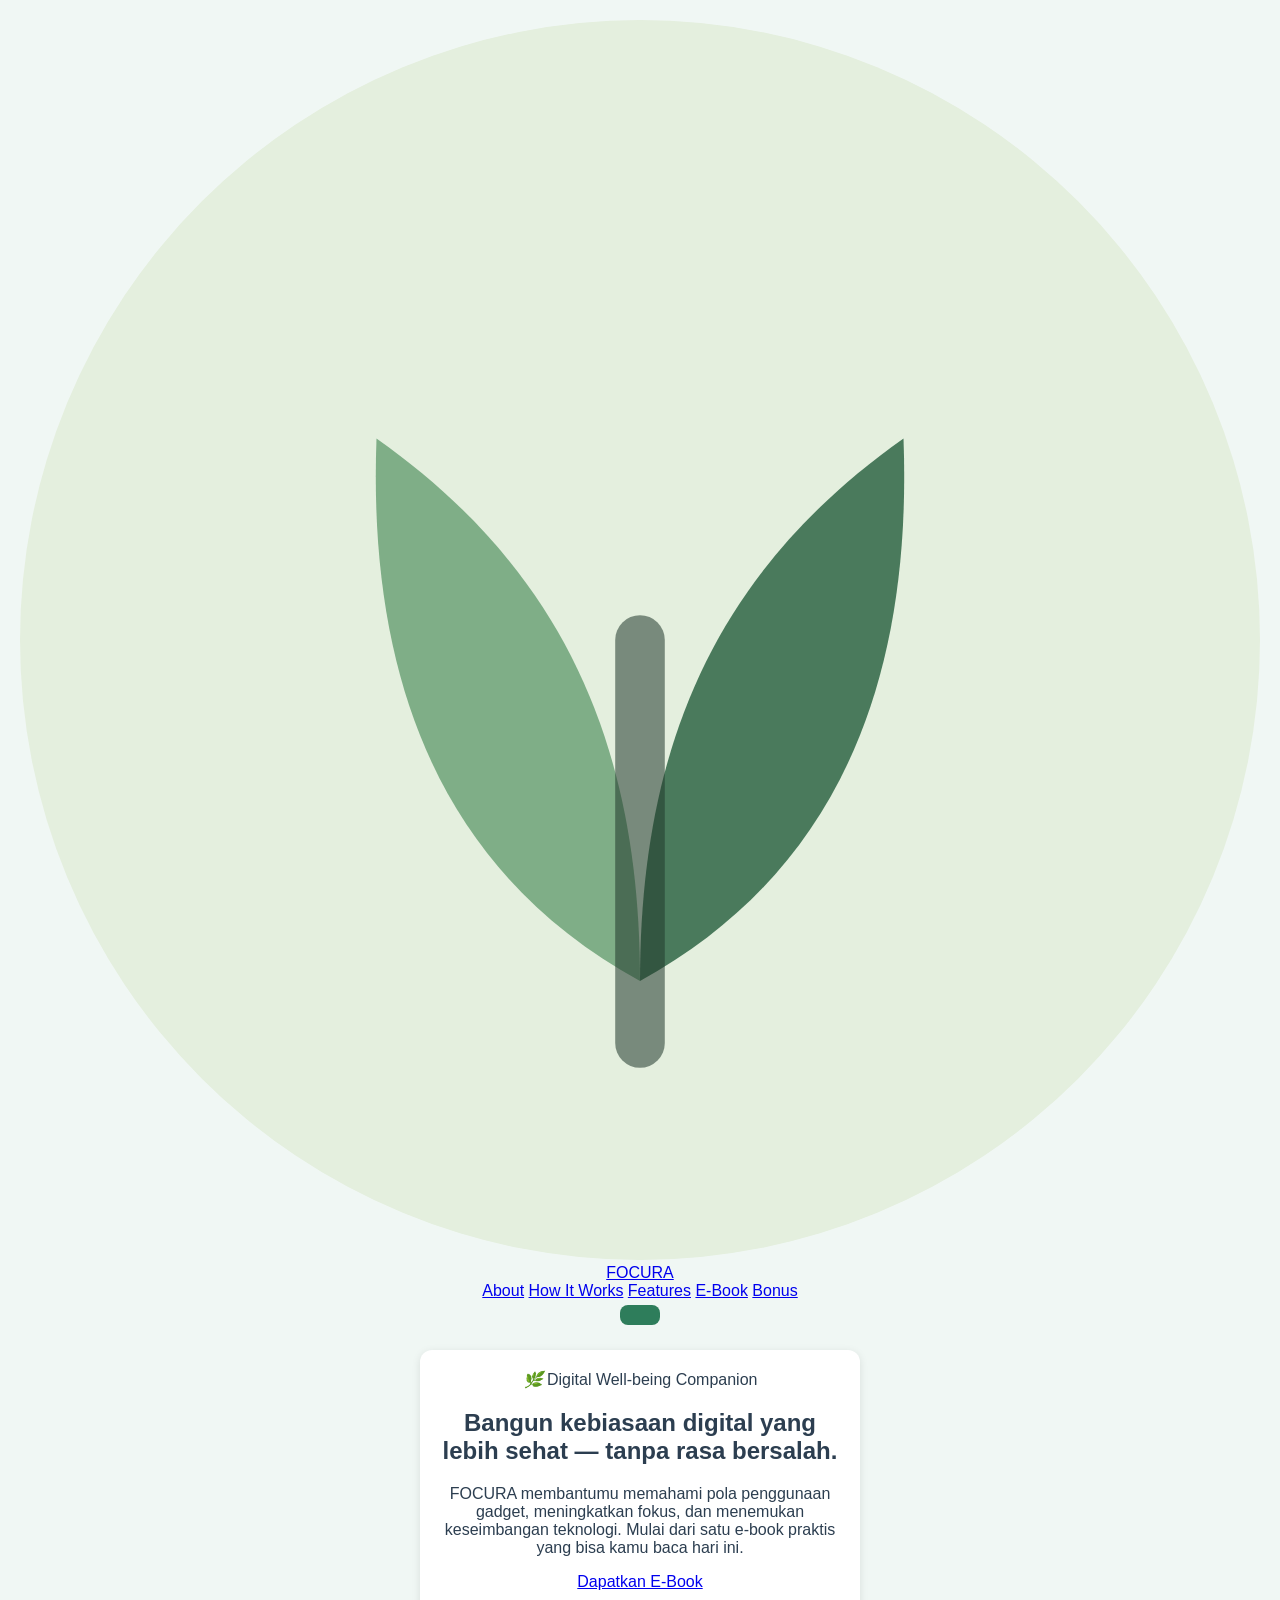
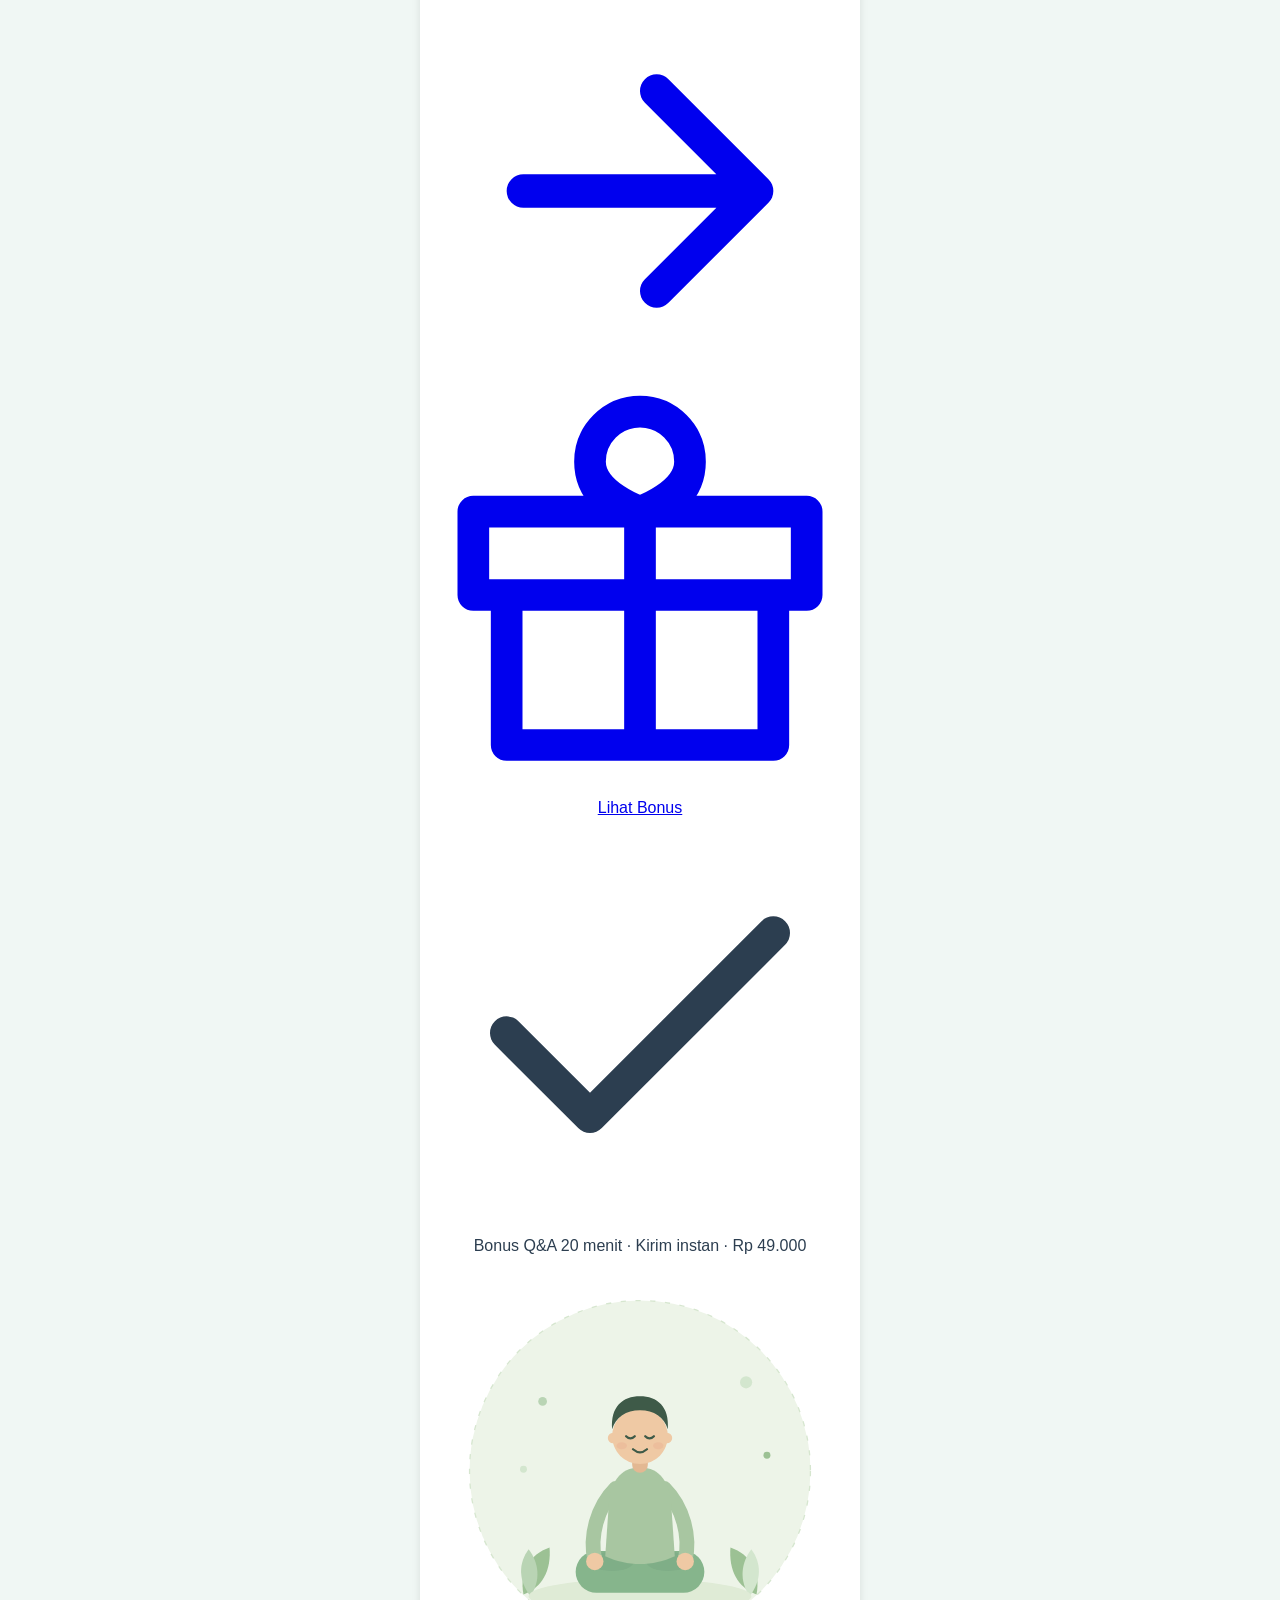
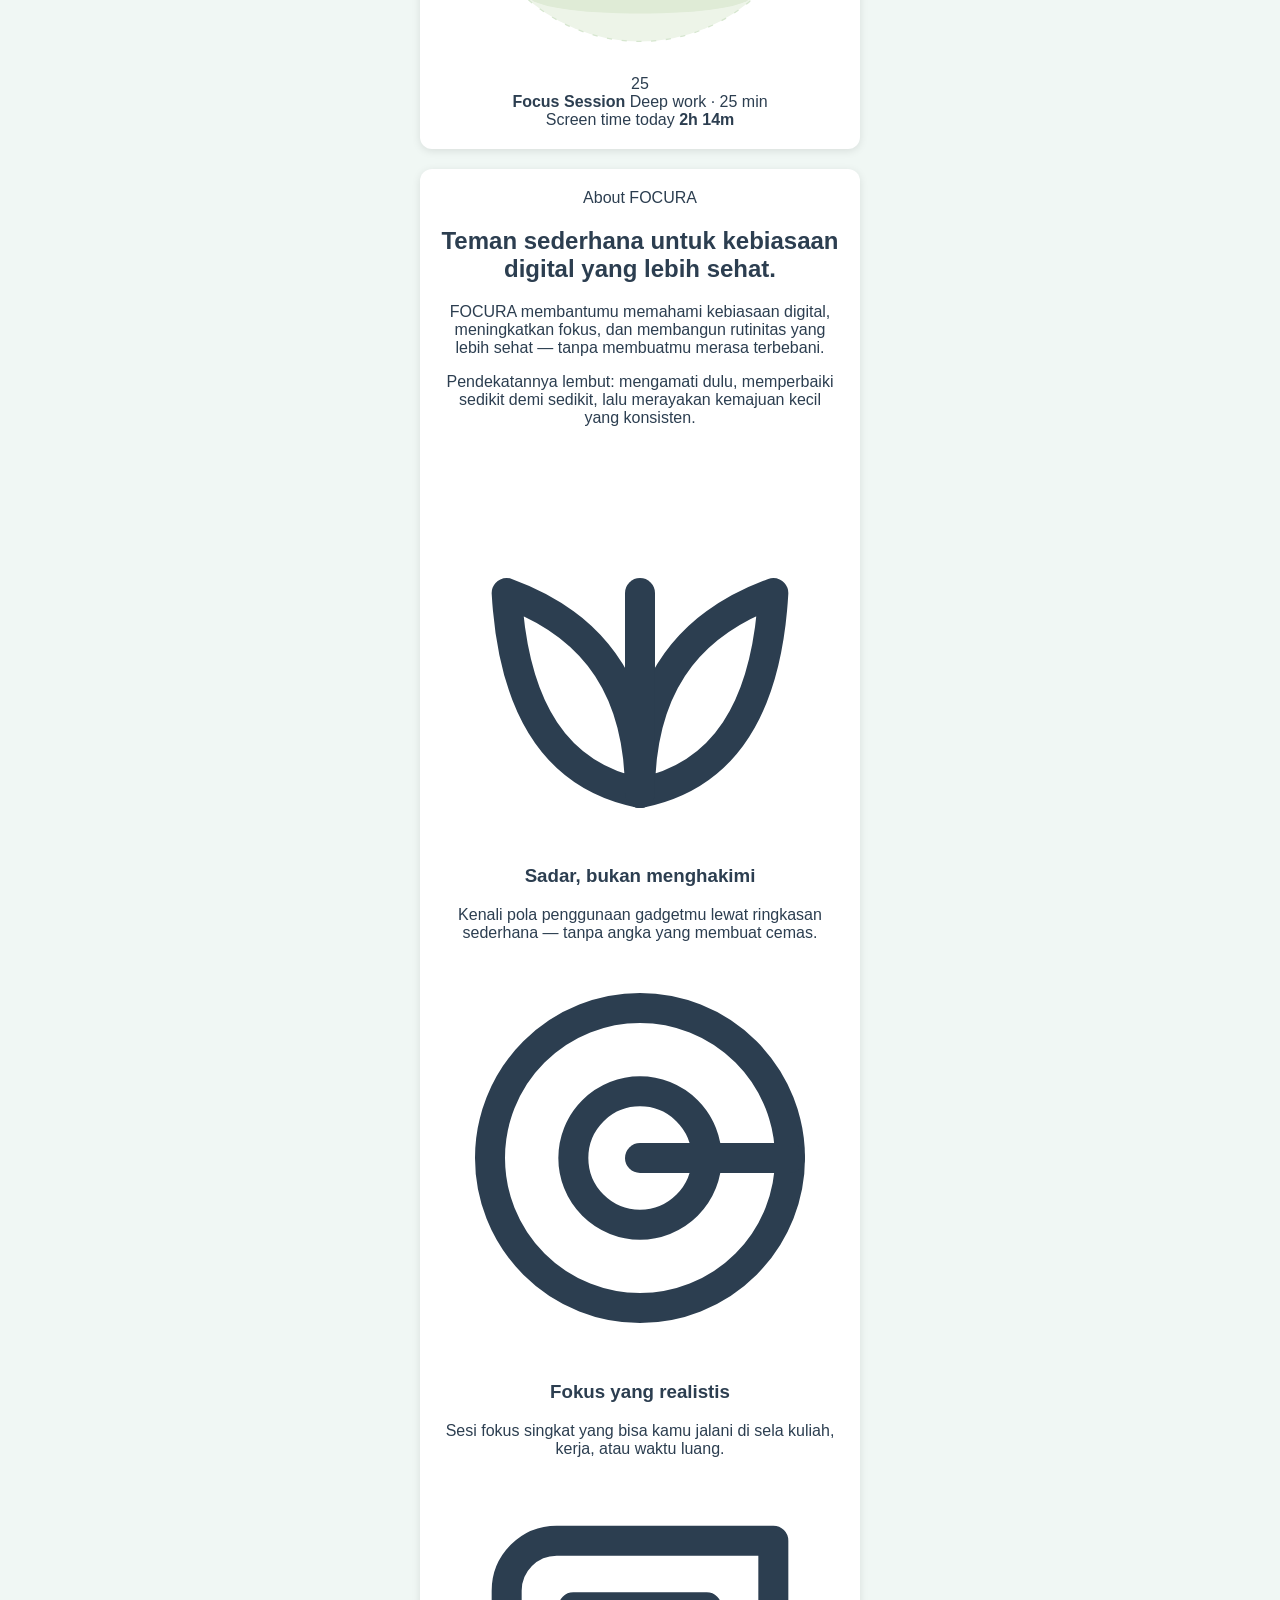
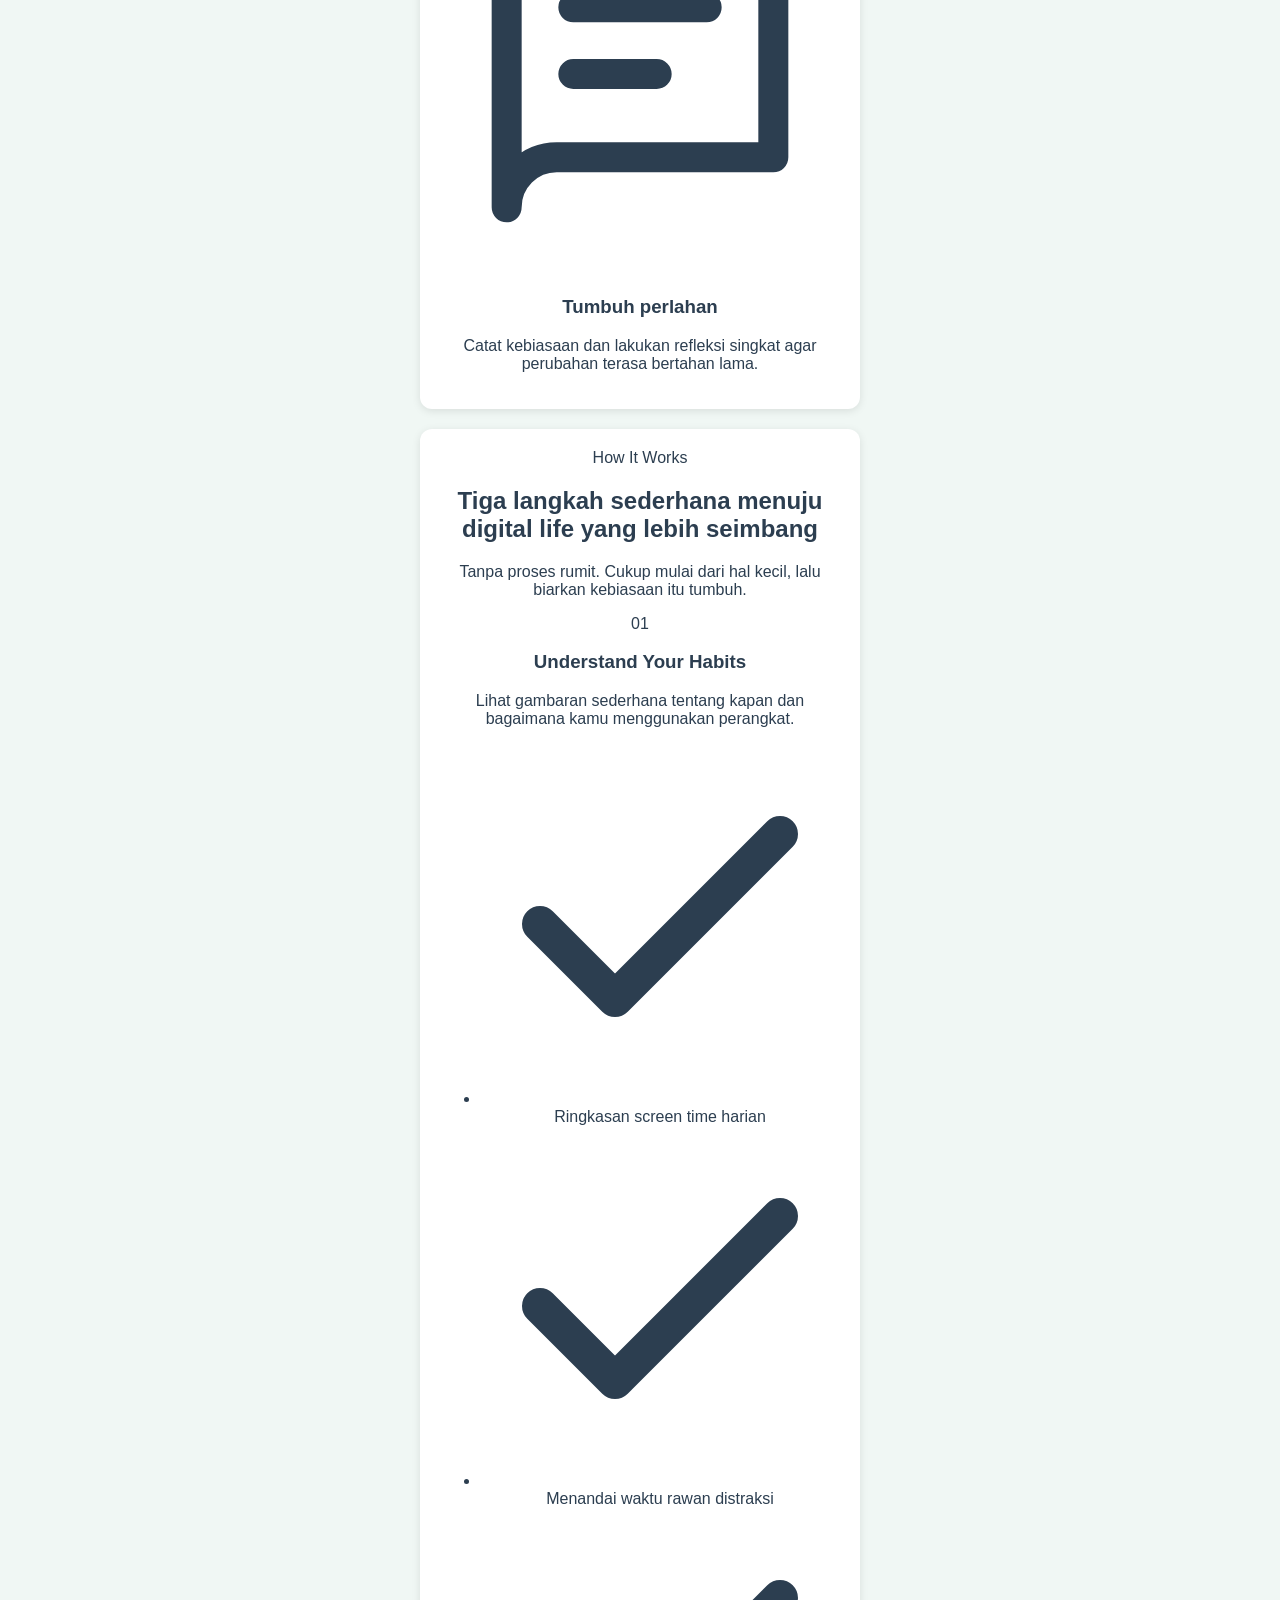
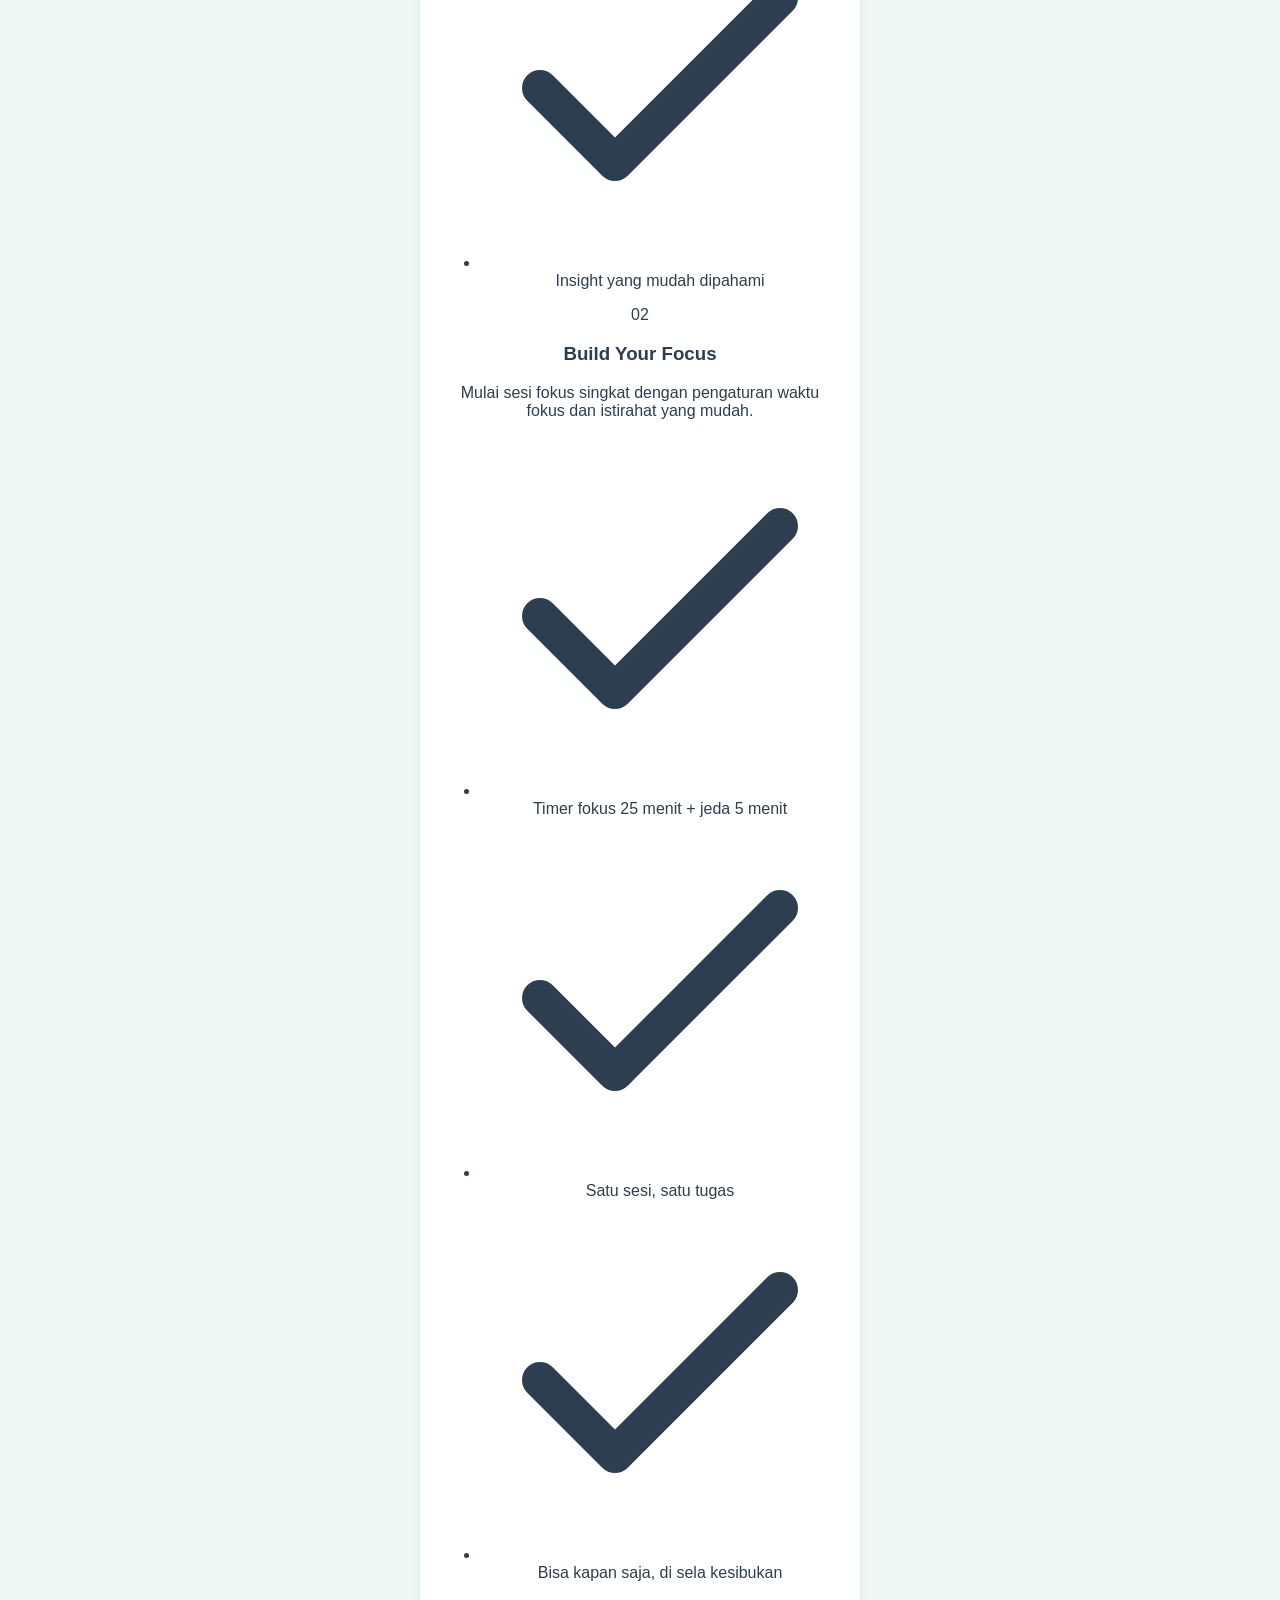
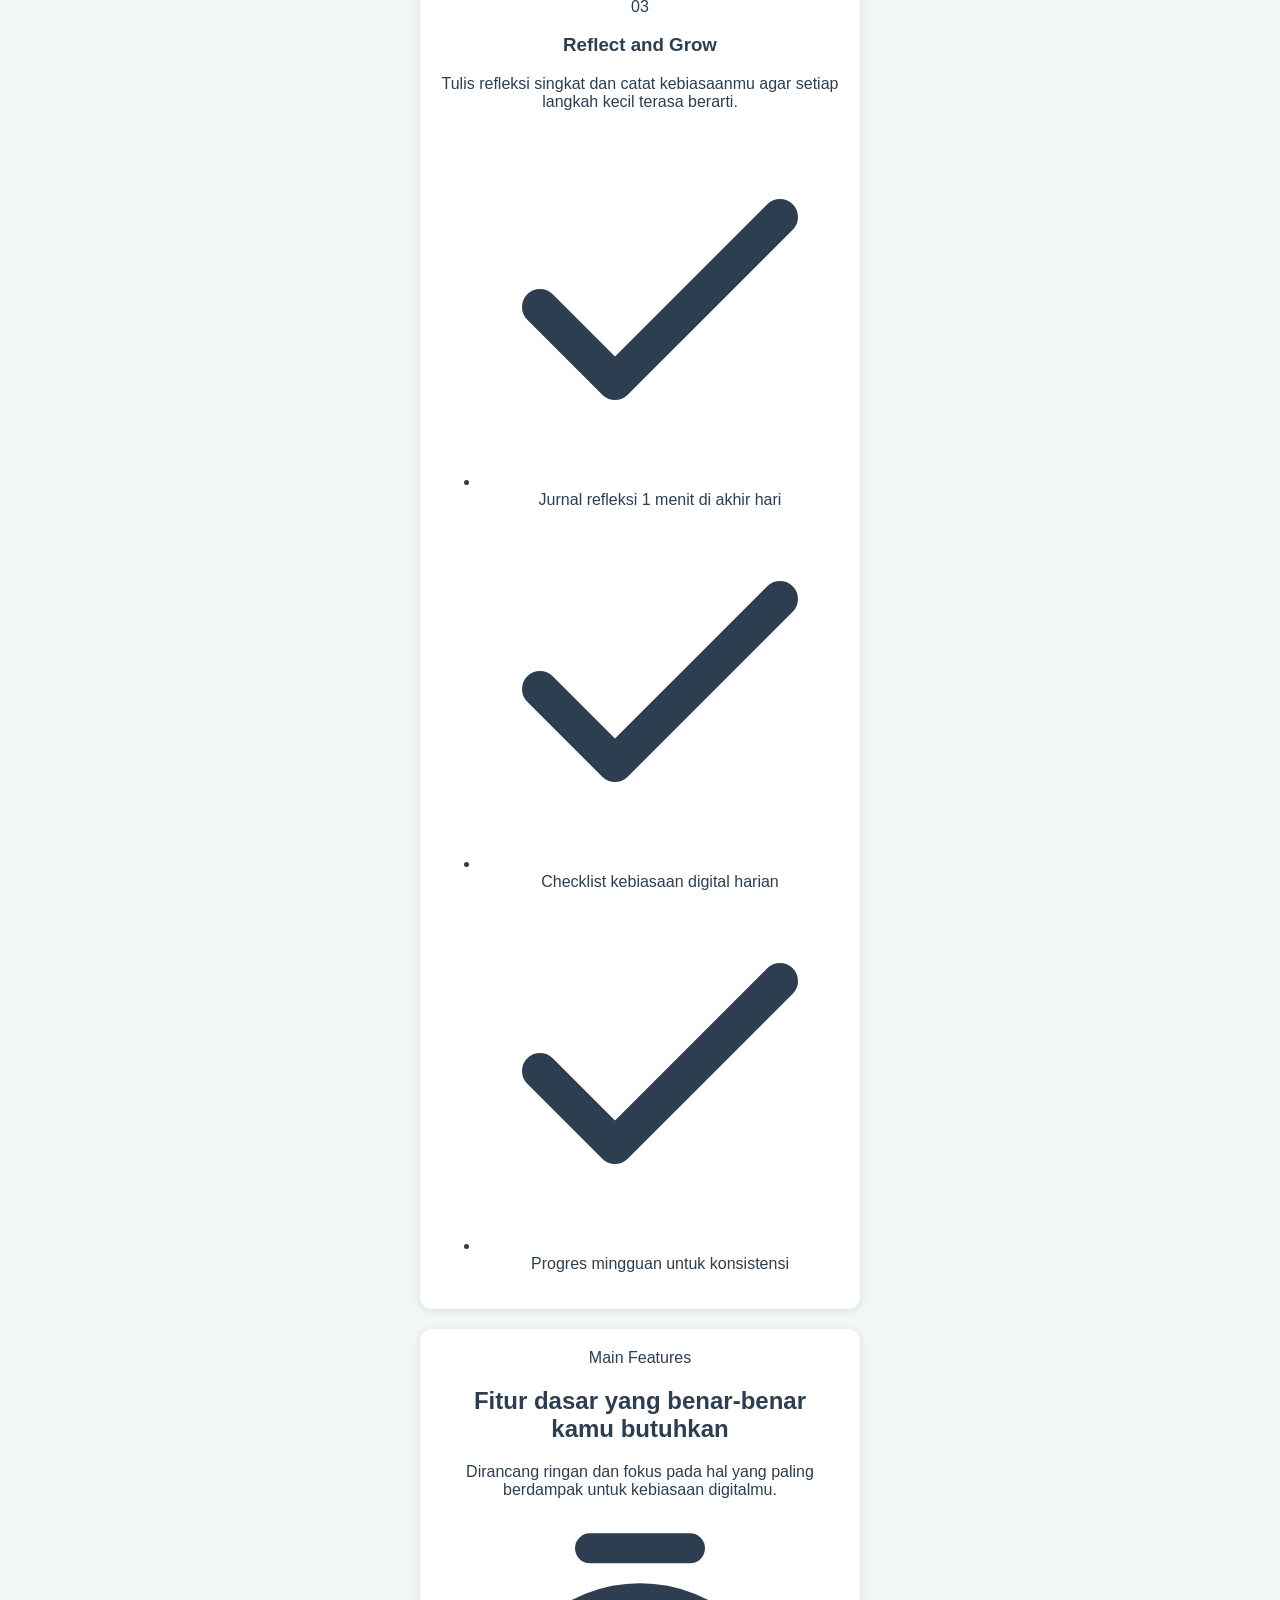
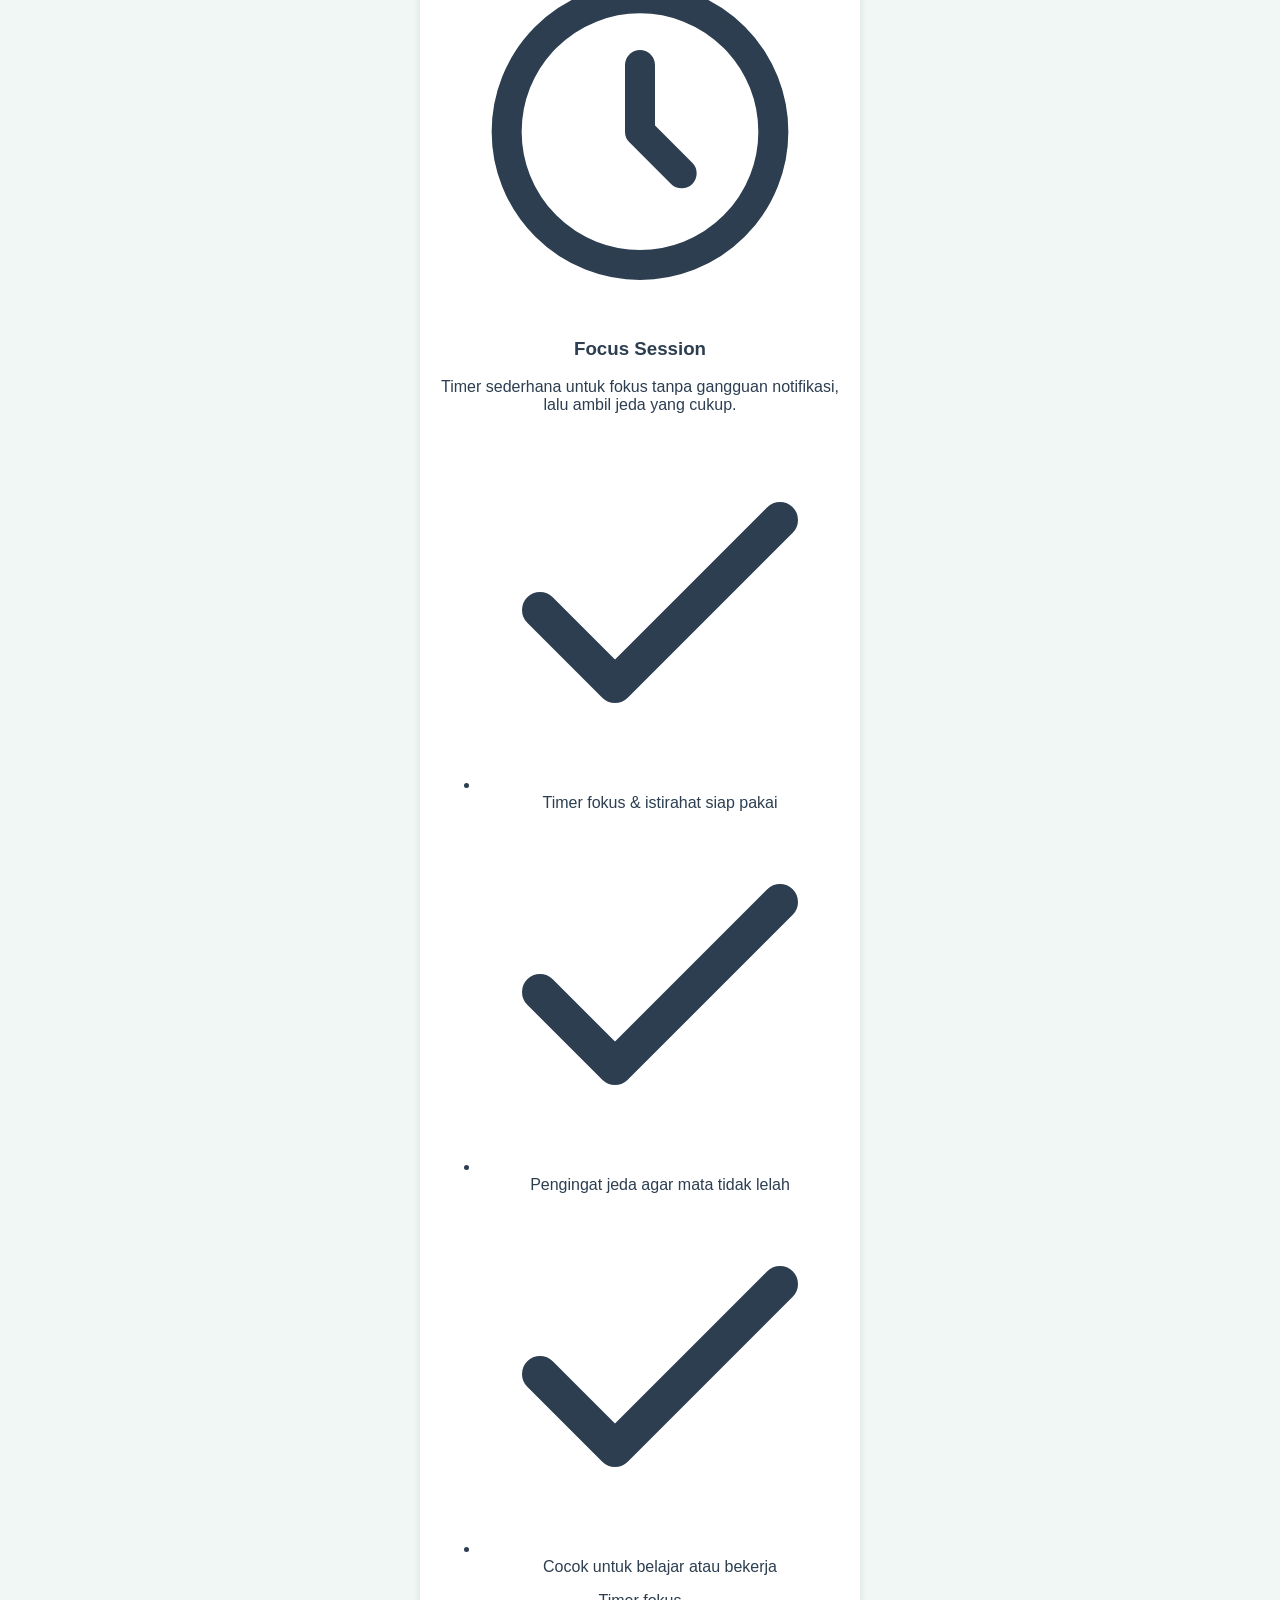
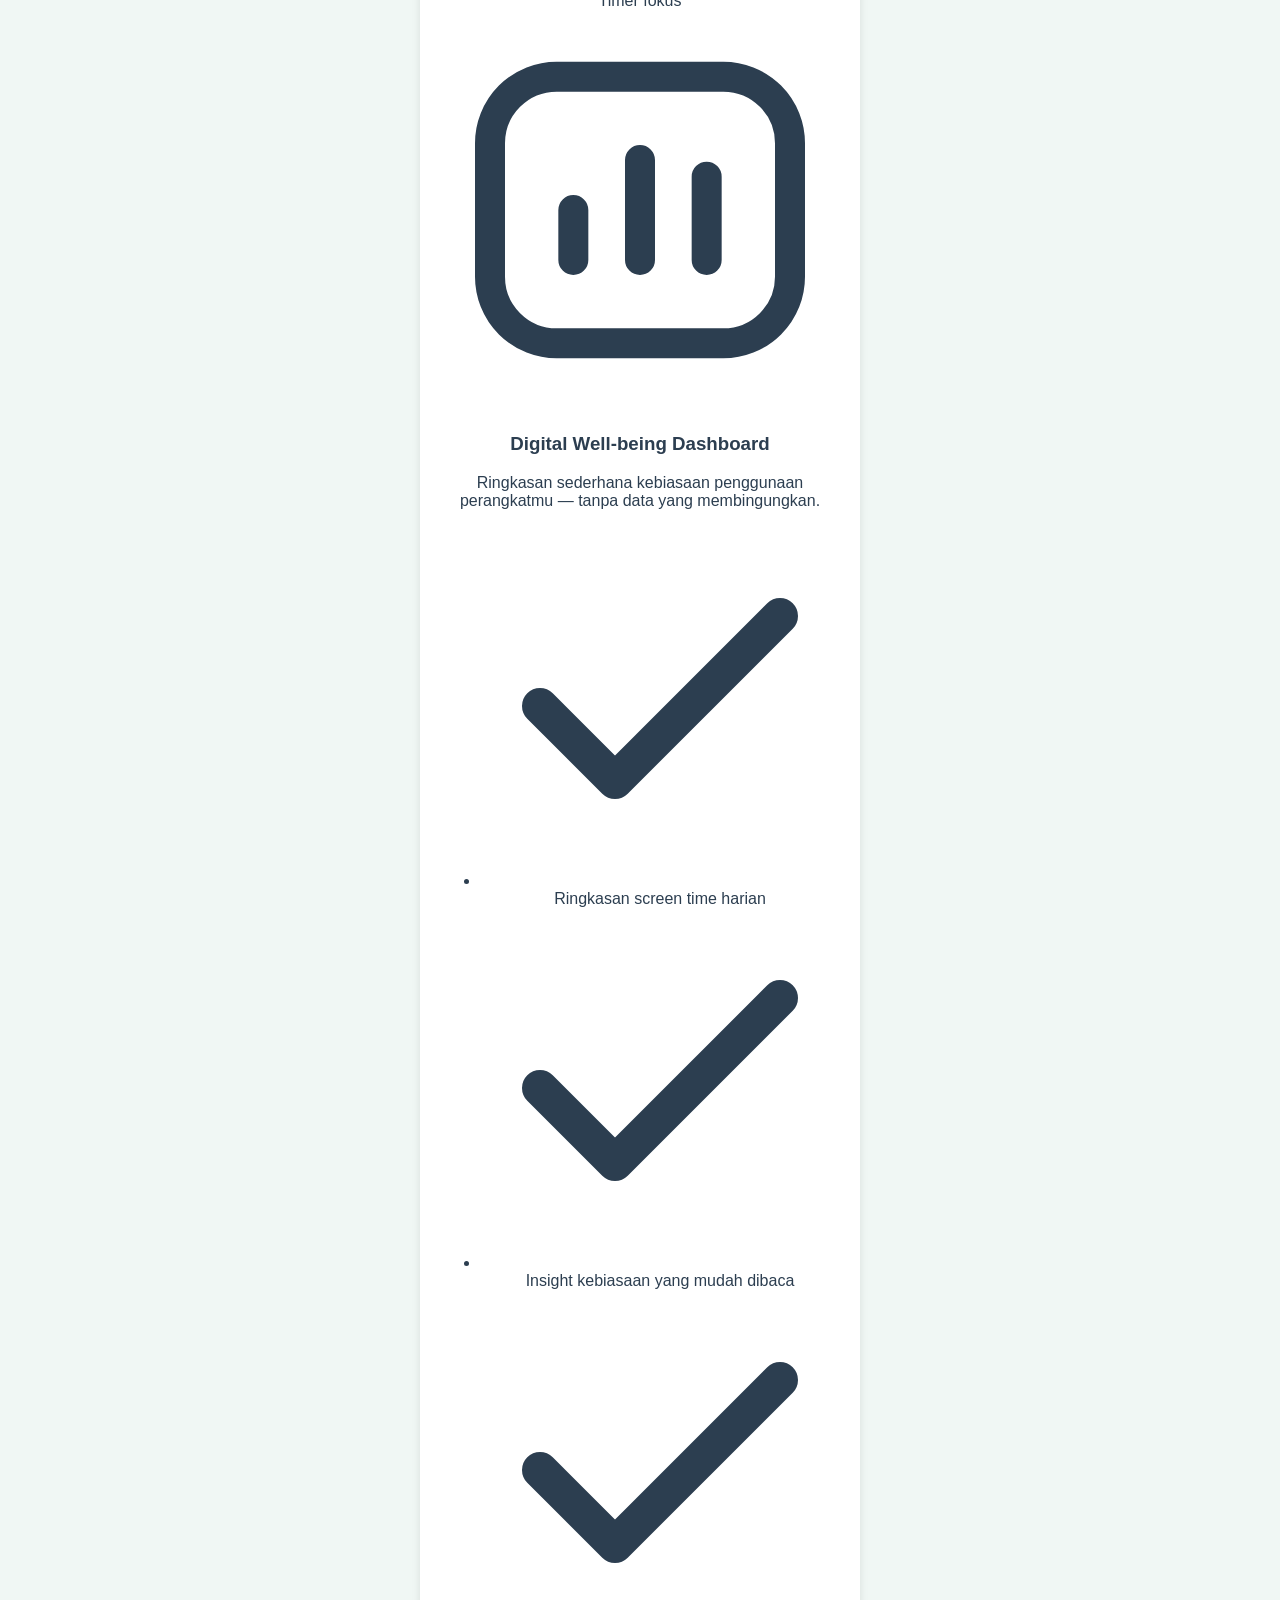
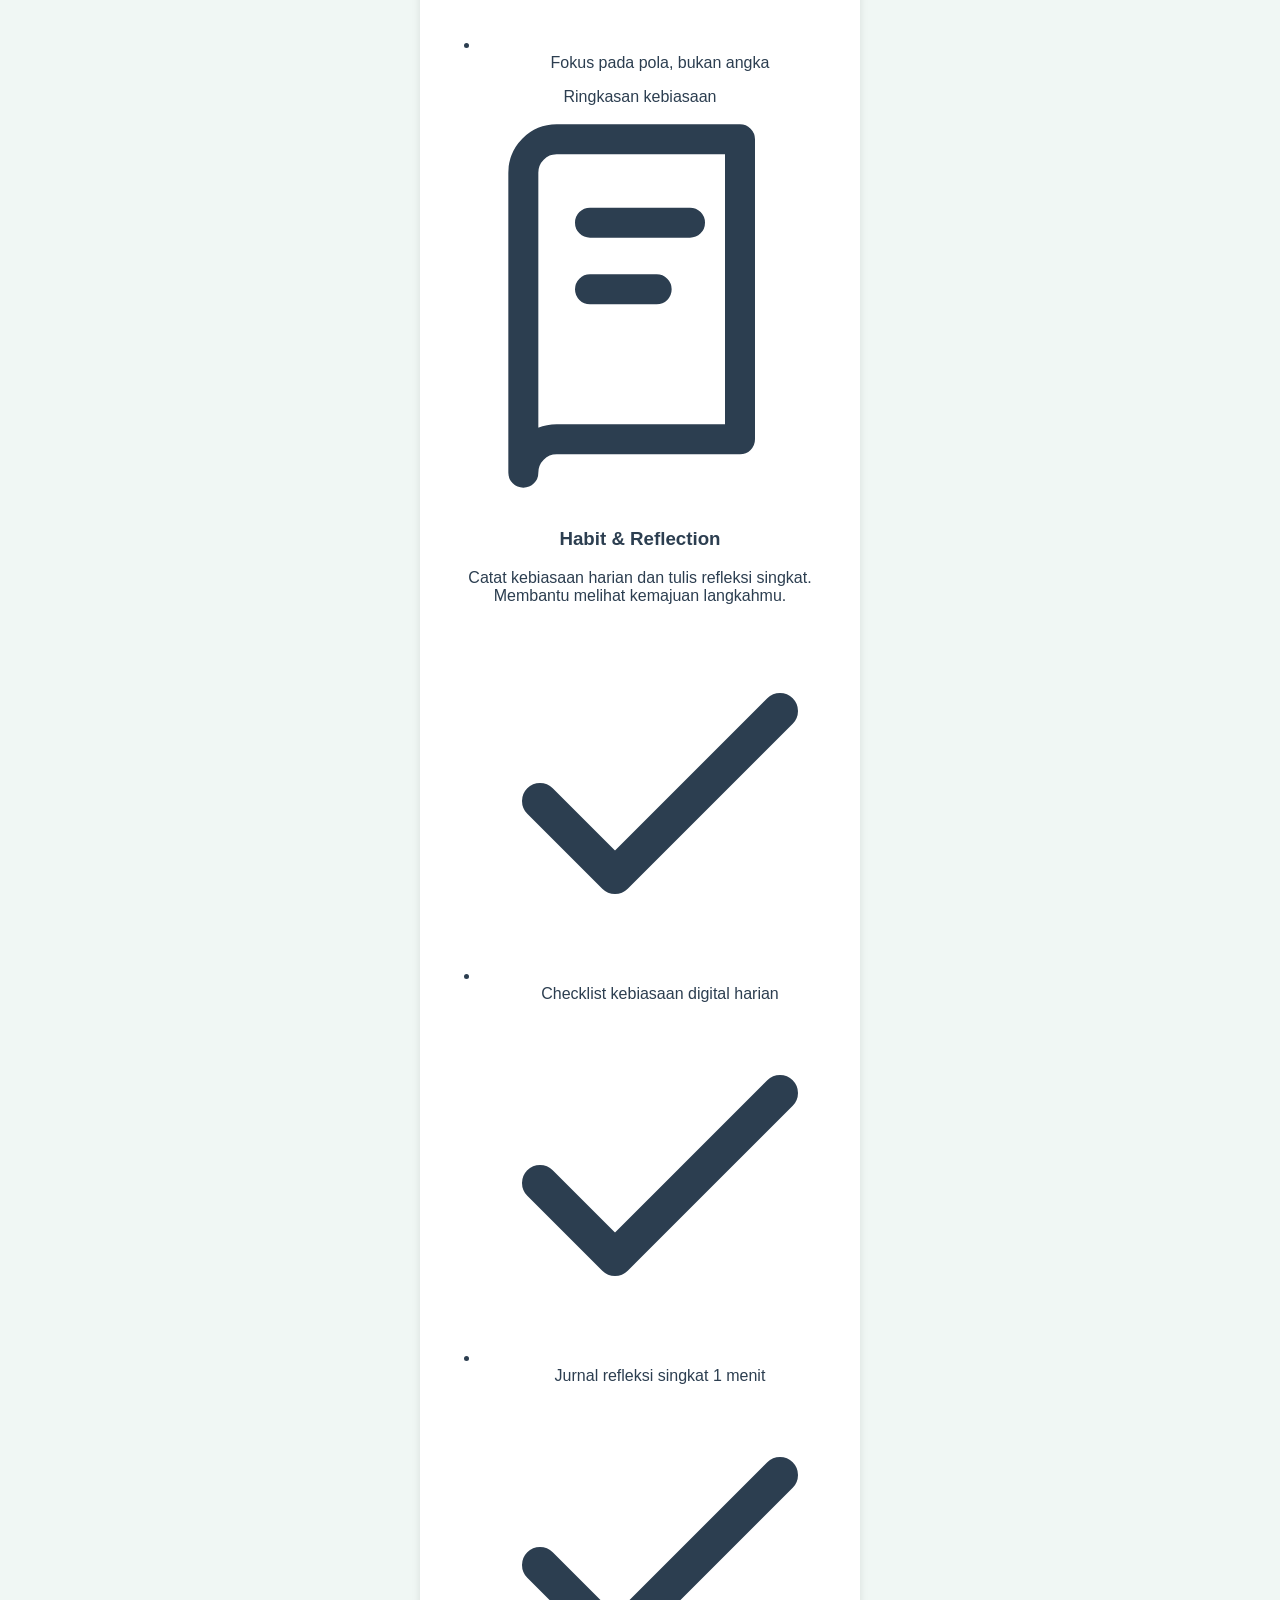
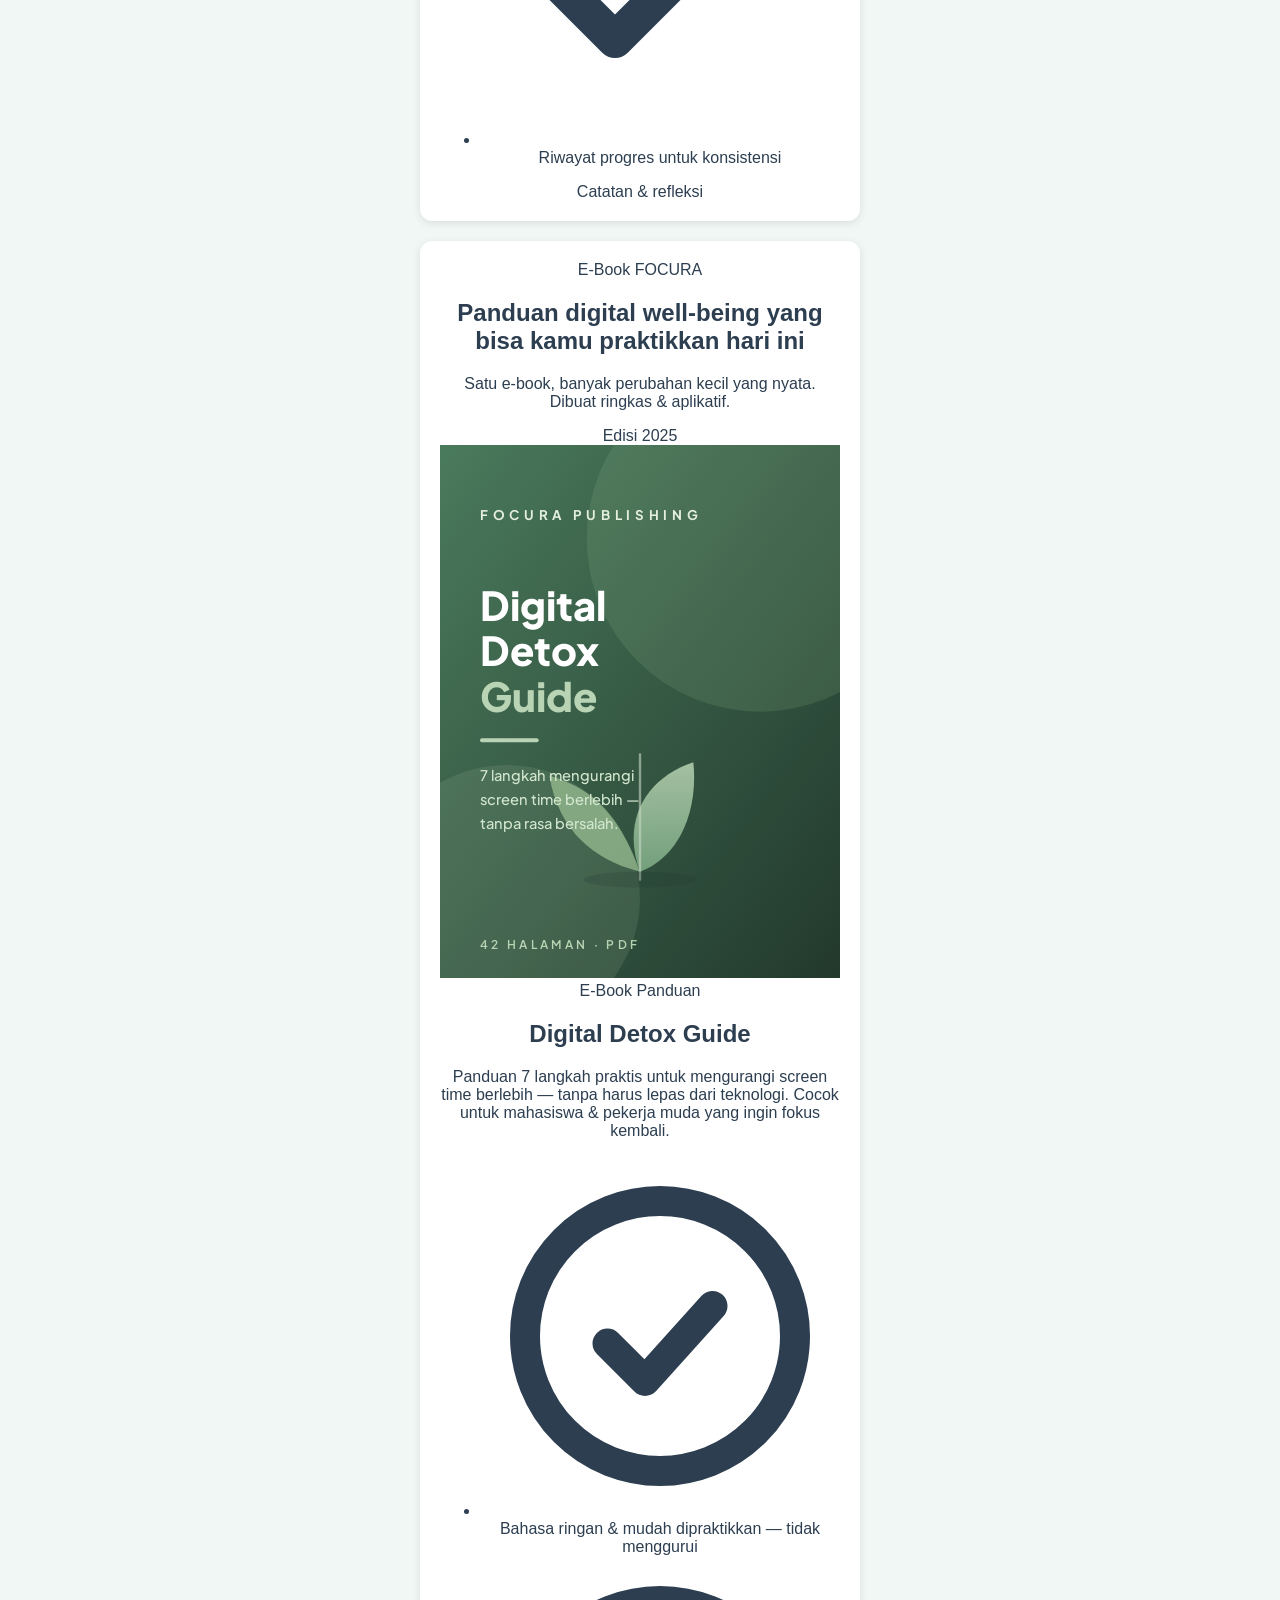
==== index.html @ ba4aed87 "Update print statement from 'Hello' to 'Goodbye'" ====
<!DOCTYPE html>
<html lang="id">
<head>
<meta charset="UTF-8" />
<meta name="viewport" content="width=device-width, initial-scale=1" />
<title>FOCURA — Digital Detox Guide + Bonus Q&A</title>
<meta name="description" content="E-book panduan digital well-being untuk mahasiswa & pekerja muda. Beli sekarang, dapat bonus sesi Q&A 20 menit via WhatsApp." />

<link rel="preconnect" href="https://fonts.googleapis.com" />
<link rel="preconnect" href="https://fonts.gstatic.com" crossorigin />
<link href="https://fonts.googleapis.com/css2?family=Plus+Jakarta+Sans:wght@400;500;600;700;800&display=swap" rel="stylesheet" />
<link rel="stylesheet" href="style.css" />
</head>

<body>

<!-- ============================================================
     NAVBAR
============================================================ -->
<header class="nav" id="nav">
  <div class="container nav-inner">
    <a href="#" class="logo" aria-label="FOCURA — Beranda">
      <svg class="logo-mark" viewBox="0 0 40 40" fill="none" xmlns="http://www.w3.org/2000/svg" aria-hidden="true">
        <circle cx="20" cy="20" r="20" fill="#E4EFDE"/>
        <path d="M20 31C20 23.5 22.4 17.8 28.5 13.5C28.8 21.6 26.2 27.6 20 31Z" fill="#4A7A5C"/>
        <path d="M20 31C20 23.5 17.6 17.8 11.5 13.5C11.2 21.6 13.8 27.6 20 31Z" fill="#7FAE87"/>
        <path d="M20 33V20" stroke="#22392C" stroke-width="1.6" stroke-linecap="round" opacity=".55"/>
      </svg>
      <span class="logo-text">FOCURA</span>
    </a>

    <nav class="nav-links" id="navLinks">
      <a href="#about">About</a>
      <a href="#how">How It Works</a>
      <a href="#features">Features</a>
      <a href="#ebook">E-Book</a>
      <a href="#bonus">Bonus</a>
    </nav>

    <button class="nav-toggle" id="navToggle" aria-label="Buka menu navigasi" aria-expanded="false" aria-controls="navLinks">
      <span></span><span></span><span></span>
    </button>
  </div>
</header>

<main>

<!-- ============================================================
     HERO
============================================================ -->
<section class="hero">
  <div class="hero-bg" aria-hidden="true">
    <span class="blob blob-1"></span>
    <span class="blob blob-2"></span>
  </div>

  <div class="container hero-grid">

    <div class="hero-copy" data-reveal>
      <span class="hero-badge"><i>🌿</i> Digital Well-being Companion</span>

      <h1>Bangun kebiasaan digital yang <span class="hl">lebih sehat</span> — tanpa rasa bersalah.</h1>

      <p class="hero-desc">
        FOCURA membantumu memahami pola penggunaan gadget, meningkatkan fokus,
        dan menemukan keseimbangan teknologi. Mulai dari satu e-book praktis
        yang bisa kamu baca hari ini.
      </p>

      <div class="hero-actions">
        <a href="#ebook" class="btn btn-primary">
          Dapatkan E-Book
          <svg viewBox="0 0 24 24" fill="none" stroke="currentColor" stroke-width="2" stroke-linecap="round" stroke-linejoin="round" aria-hidden="true">
            <path d="M5 12h14M13 6l6 6-6 6"/>
          </svg>
        </a>
        <a href="#bonus" class="btn btn-ghost">
          <svg viewBox="0 0 24 24" fill="none" stroke="currentColor" stroke-width="1.9" stroke-linecap="round" stroke-linejoin="round" aria-hidden="true">
            <path d="M20 12v9H4v-9M2 7h20v5H2zM12 21V7M12 7a3 3 0 1 0-3-3c0 2 3 3 3 3zM12 7a3 3 0 1 1 3-3c0 2-3 3-3 3z"/>
          </svg>
          Lihat Bonus
        </a>
      </div>

      <p class="hero-note">
        <svg viewBox="0 0 24 24" fill="none" stroke="currentColor" stroke-width="2" stroke-linecap="round" stroke-linejoin="round" aria-hidden="true">
          <path d="M20 6 9 17l-5-5"/>
        </svg>
        Bonus Q&amp;A 20 menit · Kirim instan · Rp 49.000
      </p>
    </div>

    <div class="hero-art" data-reveal>
      <svg viewBox="0 0 460 460" fill="none" xmlns="http://www.w3.org/2000/svg" role="img"
           aria-label="Ilustrasi seseorang duduk tenang menggunakan teknologi secara seimbang">
        <circle cx="230" cy="230" r="196" fill="#EDF4E8"/>
        <circle cx="230" cy="230" r="196" stroke="#D6E6CF" stroke-width="1.5" stroke-dasharray="6 11"/>

        <path d="M96 372c-5-26 7-46 30-54 2 26-8 46-30 54z" fill="#9CC194"/>
        <path d="M104 374c-14-18-14-38-2-54 12 16 14 36 2 54z" fill="#B9D4B4"/>
        <path d="M364 372c5-26-7-46-30-54-2 26 8 46 30 54z" fill="#9CC194"/>
        <path d="M356 374c14-18 14-38 2-54-12 16-14 36-2 54z" fill="#D3E6CE"/>

        <circle cx="118" cy="150" r="5" fill="#B9D4B4"/>
        <circle cx="352" cy="128" r="7" fill="#D3E6CE"/>
        <circle cx="376" cy="212" r="4" fill="#9CC194"/>
        <circle cx="96" cy="228" r="4" fill="#D3E6CE"/>

        <ellipse cx="230" cy="374" rx="128" ry="20" fill="#DFEBD6"/>
        <rect x="156" y="322" width="148" height="48" rx="24" fill="#86B58C"/>
        <ellipse cx="198" cy="334" rx="25" ry="11" fill="#7FAE87"/>
        <ellipse cx="262" cy="334" rx="25" ry="11" fill="#7FAE87"/>

        <path d="M202 250c-22 22-30 56-24 82" stroke="#A8C6A1" stroke-width="17" stroke-linecap="round"/>
        <path d="M258 250c22 22 30 56 24 82" stroke="#A8C6A1" stroke-width="17" stroke-linecap="round"/>
        <path d="M230 226c-24 0-34 18-36 44l-4 58c26 12 54 12 80 0l-4-58c-2-26-12-44-36-44z" fill="#A8C6A1"/>

        <circle cx="178" cy="334" r="10" fill="#EFC9A4"/>
        <circle cx="282" cy="334" r="10" fill="#EFC9A4"/>
        <rect x="221" y="204" width="18" height="28" rx="9" fill="#E3B892"/>
        <circle cx="199" cy="192" r="6" fill="#EFC9A4"/>
        <circle cx="261" cy="192" r="6" fill="#EFC9A4"/>
        <circle cx="230" cy="190" r="32" fill="#EFC9A4"/>
        <path d="M198 182c-2-26 12-38 32-38s34 12 32 38c-4-14-16-22-32-22s-28 8-32 22z" fill="#3E5A48"/>

        <path d="M214 190q5 5 10 0" stroke="#3E5A48" stroke-width="2.6" stroke-linecap="round" fill="none"/>
        <path d="M236 190q5 5 10 0" stroke="#3E5A48" stroke-width="2.6" stroke-linecap="round" fill="none"/>
        <path d="M222 205q8 7 16 0" stroke="#3E5A48" stroke-width="2.6" stroke-linecap="round" fill="none"/>
        <ellipse cx="209" cy="201" rx="6" ry="4" fill="#E9A98F" opacity=".35"/>
        <ellipse cx="251" cy="201" rx="6" ry="4" fill="#E9A98F" opacity=".35"/>
      </svg>

      <div class="float-card fc-1">
        <div class="ring"><span>25</span></div>
        <div class="fc-text">
          <strong>Focus Session</strong>
          <span>Deep work · 25 min</span>
        </div>
      </div>

      <div class="float-card fc-2">
        <div class="fc-col">
          <span class="fc-label">Screen time today</span>
          <strong>2h 14m</strong>
          <div class="bars" aria-hidden="true">
            <i style="height:38%"></i><i class="on" style="height:72%"></i>
            <i style="height:52%"></i><i class="on" style="height:88%"></i>
            <i style="height:44%"></i><i class="on" style="height:64%"></i>
            <i style="height:30%"></i>
          </div>
        </div>
      </div>
    </div>

  </div>
</section>

<!-- ============================================================
     ABOUT
============================================================ -->
<section class="section section--white" id="about">
  <div class="container">

    <div class="about-grid">
      <div data-reveal>
        <span class="eyebrow">About FOCURA</span>
        <h2>Teman sederhana untuk kebiasaan digital yang lebih sehat.</h2>
      </div>
      <div data-reveal>
        <p class="lead">
          FOCURA membantumu memahami kebiasaan digital, meningkatkan fokus, dan
          membangun rutinitas yang lebih sehat — tanpa membuatmu merasa terbebani.
        </p>
        <p class="muted-para">
          Pendekatannya lembut: mengamati dulu, memperbaiki sedikit demi sedikit,
          lalu merayakan kemajuan kecil yang konsisten.
        </p>
      </div>
    </div>

    <div class="value-grid">
      <article class="value-card" data-reveal>
        <div class="value-icon">
          <svg viewBox="0 0 24 24" fill="none" stroke="currentColor" stroke-width="1.8" stroke-linecap="round" stroke-linejoin="round">
            <path d="M12 21c0-6 2.5-10 8-12-.4 7-3 11-8 12Z"/>
            <path d="M12 21c0-6-2.5-10-8-12 .4 7 3 11 8 12Z"/>
            <path d="M12 21V9"/>
          </svg>
        </div>
        <h3>Sadar, bukan menghakimi</h3>
        <p>Kenali pola penggunaan gadgetmu lewat ringkasan sederhana — tanpa angka yang membuat cemas.</p>
      </article>
      <article class="value-card" data-reveal>
        <div class="value-icon">
          <svg viewBox="0 0 24 24" fill="none" stroke="currentColor" stroke-width="1.8" stroke-linecap="round" stroke-linejoin="round">
            <circle cx="12" cy="12" r="9"/><circle cx="12" cy="12" r="4"/><path d="M12 12h9"/>
          </svg>
        </div>
        <h3>Fokus yang realistis</h3>
        <p>Sesi fokus singkat yang bisa kamu jalani di sela kuliah, kerja, atau waktu luang.</p>
      </article>
      <article class="value-card" data-reveal>
        <div class="value-icon">
          <svg viewBox="0 0 24 24" fill="none" stroke="currentColor" stroke-width="1.8" stroke-linecap="round" stroke-linejoin="round">
            <path d="M4 19V7a3 3 0 0 1 3-3h13v13H7a3 3 0 0 0-3 3Z"/>
            <path d="M8 8h8M8 12h5"/>
          </svg>
        </div>
        <h3>Tumbuh perlahan</h3>
        <p>Catat kebiasaan dan lakukan refleksi singkat agar perubahan terasa bertahan lama.</p>
      </article>
    </div>

  </div>
</section>

<!-- ============================================================
     HOW IT WORKS
============================================================ -->
<section class="section" id="how">
  <div class="container">

    <div class="section-head section-head--center" data-reveal>
      <span class="eyebrow">How It Works</span>
      <h2>Tiga langkah sederhana menuju digital life yang lebih seimbang</h2>
      <p>Tanpa proses rumit. Cukup mulai dari hal kecil, lalu biarkan kebiasaan itu tumbuh.</p>
    </div>

    <div class="steps">
      <article class="step" data-reveal>
        <span class="step-num">01</span>
        <h3>Understand Your Habits</h3>
        <p>Lihat gambaran sederhana tentang kapan dan bagaimana kamu menggunakan perangkat.</p>
        <ul class="step-list">
          <li><svg viewBox="0 0 24 24" fill="none" stroke="currentColor" stroke-width="2.4" stroke-linecap="round" stroke-linejoin="round"><path d="M20 6 9 17l-5-5"/></svg>Ringkasan screen time harian</li>
          <li><svg viewBox="0 0 24 24" fill="none" stroke="currentColor" stroke-width="2.4" stroke-linecap="round" stroke-linejoin="round"><path d="M20 6 9 17l-5-5"/></svg>Menandai waktu rawan distraksi</li>
          <li><svg viewBox="0 0 24 24" fill="none" stroke="currentColor" stroke-width="2.4" stroke-linecap="round" stroke-linejoin="round"><path d="M20 6 9 17l-5-5"/></svg>Insight yang mudah dipahami</li>
        </ul>
      </article>

      <article class="step" data-reveal>
        <span class="step-num">02</span>
        <h3>Build Your Focus</h3>
        <p>Mulai sesi fokus singkat dengan pengaturan waktu fokus dan istirahat yang mudah.</p>
        <ul class="step-list">
          <li><svg viewBox="0 0 24 24" fill="none" stroke="currentColor" stroke-width="2.4" stroke-linecap="round" stroke-linejoin="round"><path d="M20 6 9 17l-5-5"/></svg>Timer fokus 25 menit + jeda 5 menit</li>
          <li><svg viewBox="0 0 24 24" fill="none" stroke="currentColor" stroke-width="2.4" stroke-linecap="round" stroke-linejoin="round"><path d="M20 6 9 17l-5-5"/></svg>Satu sesi, satu tugas</li>
          <li><svg viewBox="0 0 24 24" fill="none" stroke="currentColor" stroke-width="2.4" stroke-linecap="round" stroke-linejoin="round"><path d="M20 6 9 17l-5-5"/></svg>Bisa kapan saja, di sela kesibukan</li>
        </ul>
      </article>

      <article class="step" data-reveal>
        <span class="step-num">03</span>
        <h3>Reflect and Grow</h3>
        <p>Tulis refleksi singkat dan catat kebiasaanmu agar setiap langkah kecil terasa berarti.</p>
        <ul class="step-list">
          <li><svg viewBox="0 0 24 24" fill="none" stroke="currentColor" stroke-width="2.4" stroke-linecap="round" stroke-linejoin="round"><path d="M20 6 9 17l-5-5"/></svg>Jurnal refleksi 1 menit di akhir hari</li>
          <li><svg viewBox="0 0 24 24" fill="none" stroke="currentColor" stroke-width="2.4" stroke-linecap="round" stroke-linejoin="round"><path d="M20 6 9 17l-5-5"/></svg>Checklist kebiasaan digital harian</li>
          <li><svg viewBox="0 0 24 24" fill="none" stroke="currentColor" stroke-width="2.4" stroke-linecap="round" stroke-linejoin="round"><path d="M20 6 9 17l-5-5"/></svg>Progres mingguan untuk konsistensi</li>
        </ul>
      </article>
    </div>

  </div>
</section>

<!-- ============================================================
     FEATURES
============================================================ -->
<section class="section section--white" id="features">
  <div class="container">

    <div class="section-head" data-reveal>
      <span class="eyebrow">Main Features</span>
      <h2>Fitur dasar yang benar-benar kamu butuhkan</h2>
      <p>Dirancang ringan dan fokus pada hal yang paling berdampak untuk kebiasaan digitalmu.</p>
    </div>

    <div class="feature-grid">

      <article class="feature-card" data-reveal>
        <div class="feature-icon">
          <svg viewBox="0 0 24 24" fill="none" stroke="currentColor" stroke-width="1.8" stroke-linecap="round" stroke-linejoin="round">
            <circle cx="12" cy="13" r="8"/><path d="M12 9v4l2.5 2.5"/><path d="M9 2h6"/>
          </svg>
        </div>
        <h3>Focus Session</h3>
        <p>Timer sederhana untuk fokus tanpa gangguan notifikasi, lalu ambil jeda yang cukup.</p>
        <ul class="feature-list">
          <li><svg viewBox="0 0 24 24" fill="none" stroke="currentColor" stroke-width="2.4" stroke-linecap="round" stroke-linejoin="round"><path d="M20 6 9 17l-5-5"/></svg>Timer fokus &amp; istirahat siap pakai</li>
          <li><svg viewBox="0 0 24 24" fill="none" stroke="currentColor" stroke-width="2.4" stroke-linecap="round" stroke-linejoin="round"><path d="M20 6 9 17l-5-5"/></svg>Pengingat jeda agar mata tidak lelah</li>
          <li><svg viewBox="0 0 24 24" fill="none" stroke="currentColor" stroke-width="2.4" stroke-linecap="round" stroke-linejoin="round"><path d="M20 6 9 17l-5-5"/></svg>Cocok untuk belajar atau bekerja</li>
        </ul>
        <span class="feature-tag">Timer fokus</span>
      </article>

      <article class="feature-card" data-reveal>
        <div class="feature-icon">
          <svg viewBox="0 0 24 24" fill="none" stroke="currentColor" stroke-width="1.8" stroke-linecap="round" stroke-linejoin="round">
            <rect x="3" y="4" width="18" height="16" rx="4"/><path d="M8 15v-3M12 15V9M16 15v-5"/>
          </svg>
        </div>
        <h3>Digital Well-being Dashboard</h3>
        <p>Ringkasan sederhana kebiasaan penggunaan perangkatmu — tanpa data yang membingungkan.</p>
        <ul class="feature-list">
          <li><svg viewBox="0 0 24 24" fill="none" stroke="currentColor" stroke-width="2.4" stroke-linecap="round" stroke-linejoin="round"><path d="M20 6 9 17l-5-5"/></svg>Ringkasan screen time harian</li>
          <li><svg viewBox="0 0 24 24" fill="none" stroke="currentColor" stroke-width="2.4" stroke-linecap="round" stroke-linejoin="round"><path d="M20 6 9 17l-5-5"/></svg>Insight kebiasaan yang mudah dibaca</li>
          <li><svg viewBox="0 0 24 24" fill="none" stroke="currentColor" stroke-width="2.4" stroke-linecap="round" stroke-linejoin="round"><path d="M20 6 9 17l-5-5"/></svg>Fokus pada pola, bukan angka</li>
        </ul>
        <span class="feature-tag">Ringkasan kebiasaan</span>
      </article>

      <article class="feature-card" data-reveal>
        <div class="feature-icon">
          <svg viewBox="0 0 24 24" fill="none" stroke="currentColor" stroke-width="1.8" stroke-linecap="round" stroke-linejoin="round">
            <path d="M5 4a2 2 0 0 1 2-2h11v18H7a2 2 0 0 0-2 2V4Z"/><path d="M9 7h6M9 11h4"/>
          </svg>
        </div>
        <h3>Habit &amp; Reflection</h3>
        <p>Catat kebiasaan harian dan tulis refleksi singkat. Membantu melihat kemajuan langkahmu.</p>
        <ul class="feature-list">
          <li><svg viewBox="0 0 24 24" fill="none" stroke="currentColor" stroke-width="2.4" stroke-linecap="round" stroke-linejoin="round"><path d="M20 6 9 17l-5-5"/></svg>Checklist kebiasaan digital harian</li>
          <li><svg viewBox="0 0 24 24" fill="none" stroke="currentColor" stroke-width="2.4" stroke-linecap="round" stroke-linejoin="round"><path d="M20 6 9 17l-5-5"/></svg>Jurnal refleksi singkat 1 menit</li>
          <li><svg viewBox="0 0 24 24" fill="none" stroke="currentColor" stroke-width="2.4" stroke-linecap="round" stroke-linejoin="round"><path d="M20 6 9 17l-5-5"/></svg>Riwayat progres untuk konsistensi</li>
        </ul>
        <span class="feature-tag">Catatan &amp; refleksi</span>
      </article>

    </div>

  </div>
</section>

<!-- ============================================================
     E-BOOK SHOWCASE
============================================================ -->
<section class="section ebook-section" id="ebook">
  <div class="container">

    <div class="section-head section-head--center" data-reveal>
      <span class="eyebrow">E-Book FOCURA</span>
      <h2>Panduan digital well-being yang bisa kamu praktikkan hari ini</h2>
      <p>Satu e-book, banyak perubahan kecil yang nyata. Dibuat ringkas &amp; aplikatif.</p>
    </div>

    <div class="ebook-showcase">

      <div class="ebook-visual" data-reveal>
        <span class="ebook-flag">Edisi 2025</span>
        <div class="ebook-book">
          <svg viewBox="0 0 300 400" xmlns="http://www.w3.org/2000/svg" role="img" aria-label="Cover E-Book FOCURA: Digital Detox Guide">
            <defs>
              <linearGradient id="ebookBg" x1="0" y1="0" x2="1" y2="1">
                <stop offset="0%" stop-color="#4A7A5C"/>
                <stop offset="100%" stop-color="#22392C"/>
              </linearGradient>
              <linearGradient id="ebookAccent" x1="0" y1="0" x2="0" y2="1">
                <stop offset="0%" stop-color="#B9D4B4"/>
                <stop offset="100%" stop-color="#7FAE87"/>
              </linearGradient>
            </defs>

            <rect width="300" height="400" fill="url(#ebookBg)"/>
            <circle cx="240" cy="70" r="130" fill="#9CC194" opacity=".15"/>
            <circle cx="50" cy="340" r="100" fill="#B9D4B4" opacity=".12"/>

            <g opacity=".85">
              <path d="M150 320c-14-38 4-70 40-82 4 38-12 72-40 82z" fill="url(#ebookAccent)"/>
              <path d="M150 320c-14-38-32-62-68-72 6 36 28 62 68 72z" fill="#9CC194" opacity=".85"/>
              <path d="M150 326V232" stroke="#E4EFDE" stroke-width="1.8" stroke-linecap="round" opacity=".6"/>
              <ellipse cx="150" cy="326" rx="42" ry="6" fill="#22392C" opacity=".25"/>
            </g>

            <text x="30" y="56" fill="#E4EFDE" font-family="Plus Jakarta Sans, sans-serif" font-size="10" font-weight="700" letter-spacing="3.5">FOCURA PUBLISHING</text>

            <text x="30" y="132" fill="#fff" font-family="Plus Jakarta Sans, sans-serif" font-size="30" font-weight="800">Digital</text>
            <text x="30" y="166" fill="#fff" font-family="Plus Jakarta Sans, sans-serif" font-size="30" font-weight="800">Detox</text>
            <text x="30" y="200" fill="#B9D4B4" font-family="Plus Jakarta Sans, sans-serif" font-size="30" font-weight="800">Guide</text>

            <rect x="30" y="220" width="44" height="3" rx="1.5" fill="#B9D4B4"/>

            <text x="30" y="252" fill="#D3E6CE" font-family="Plus Jakarta Sans, sans-serif" font-size="11" font-weight="500">7 langkah mengurangi</text>
            <text x="30" y="270" fill="#D3E6CE" font-family="Plus Jakarta Sans, sans-serif" font-size="11" font-weight="500">screen time berlebih —</text>
            <text x="30" y="288" fill="#D3E6CE" font-family="Plus Jakarta Sans, sans-serif" font-size="11" font-weight="500">tanpa rasa bersalah.</text>

            <text x="30" y="378" fill="#B9D4B4" font-family="Plus Jakarta Sans, sans-serif" font-size="9" font-weight="600" letter-spacing="2.5">42 HALAMAN · PDF</text>
          </svg>
        </div>
      </div>

      <div class="ebook-info" data-reveal>
        <span class="eyebrow">E-Book Panduan</span>
        <h2>Digital Detox Guide</h2>

        <p class="ebook-sub">
          Panduan 7 langkah praktis untuk mengurangi screen time berlebih —
          tanpa harus lepas dari teknologi. Cocok untuk mahasiswa &amp; pekerja
          muda yang ingin fokus kembali.
        </p>

        <ul class="ebook-highlights">
          <li>
            <svg viewBox="0 0 24 24" fill="none" stroke="currentColor" stroke-width="2" stroke-linecap="round" stroke-linejoin="round"><circle cx="12" cy="12" r="9"/><path d="m8.5 12.5 2.5 2.5 4.5-5"/></svg>
            Bahasa ringan &amp; mudah dipraktikkan — tidak menggurui
          </li>
          <li>
            <svg viewBox="0 0 24 24" fill="none" stroke="currentColor" stroke-width="2" stroke-linecap="round" stroke-linejoin="round"><circle cx="12" cy="12" r="9"/><path d="m8.5 12.5 2.5 2.5 4.5-5"/></svg>
            Ada latihan refleksi + checklist di setiap bab
          </li>
          <li>
            <svg viewBox="0 0 24 24" fill="none" stroke="currentColor" stroke-width="2" stroke-linecap="round" stroke-linejoin="round"><circle cx="12" cy="12" r="9"/><path d="m8.5 12.5 2.5 2.5 4.5-5"/></svg>
            Bisa dibaca dalam 1 duduk, langsung bisa diterapkan
          </li>
        </ul>

        <div class="ebook-chapters">
          <h4>Isi E-Book</h4>
          <ol>
            <li><span>1</span>Kenali pola digitalmu</li>
            <li><span>2</span>Rapikan notifikasi</li>
            <li><span>3</span>Bangun sesi fokus 25 menit</li>
            <li><span>4</span>Rutinitas pagi tanpa HP</li>
            <li><span>5</span>Jeda sadar di siang hari</li>
            <li><span>6</span>Malam yang lebih tenang</li>
            <li><span>7</span>Refleksi mingguan</li>
            <li><span>+</span>Bonus: 30 checklist harian</li>
          </ol>
        </div>

        <div class="ebook-buy">
          <div class="ebook-buy-price">
            <small><s>Rp 79.000</s> Harga perkenalan</small>
            <strong><em>Rp</em> 49.000</strong>
          </div>

          <div class="ebook-buy-action">
            <a class="btn btn-primary btn-lg"
               href="https://wa.me/6289512707276?text=Halo%20FOCURA%2C%20saya%20ingin%20membeli%20e-book%20Digital%20Detox%20Guide."
               target="_blank" rel="noopener">
              <svg viewBox="0 0 24 24" fill="none" stroke="currentColor" stroke-width="1.9" stroke-linecap="round" stroke-linejoin="round">
                <path d="M6 2 3 6v14a2 2 0 0 0 2 2h14a2 2 0 0 0 2-2V6l-3-4Z"/>
                <path d="M3 6h18M16 10a4 4 0 0 1-8 0"/>
              </svg>
              Beli via WhatsApp
            </a>
            <p class="ebook-trust">
              <svg viewBox="0 0 24 24" fill="none" stroke="currentColor" stroke-width="2" stroke-linecap="round" stroke-linejoin="round">
                <path d="M12 2 4 6v6c0 5 3.4 9.4 8 10 4.6-.6 8-5 8-10V6l-8-4Z"/>
                <path d="m9 12 2 2 4-4"/>
              </svg>
              Kirim instan · Bonus Q&amp;A 20 menit
            </p>
          </div>
        </div>
      </div>

    </div>

  </div>
</section>

<!-- ============================================================
     BONUS SECTION (Q&A GRATIS)
============================================================ -->
<section class="section section--white" id="bonus">
  <div class="container">

    <div class="bonus-card" data-reveal>

      <div class="bonus-badge">🎁 Bonus untuk Pembeli E-Book</div>

      <div class="bonus-grid">

        <div class="bonus-content">
          <h2>Dapat sesi Q&amp;A gratis 20 menit via WhatsApp</h2>
          <p class="bonus-lead">
            Setelah beli e-book, kamu dapat <strong>sesi tanya-jawab personal 20 menit</strong>
            lewat WhatsApp. Bukan konsultasi formal — cukup ngobrol santai untuk
            membahas kondisi kebiasaan digitalmu &amp; menyusun langkah awal.
          </p>

          <ul class="bonus-list">
            <li>
              <div class="bonus-list-icon">
                <svg viewBox="0 0 24 24" fill="none" stroke="currentColor" stroke-width="2" stroke-linecap="round" stroke-linejoin="round">
                  <path d="M21 11.5a8.4 8.4 0 0 1-9 8.4 9 9 0 0 1-3.9-.9L3 20.5l1.6-4.7A8.4 8.4 0 0 1 12 3.1a8.4 8.4 0 0 1 9 8.4Z"/>
                </svg>
              </div>
              <div>
                <strong>Ngobrol santai 20 menit</strong>
                <p>Ceritakan kondisi kebiasaan digitalmu, aku bantu petakan langkah awalnya.</p>
              </div>
            </li>
            <li>
              <div class="bonus-list-icon">
                <svg viewBox="0 0 24 24" fill="none" stroke="currentColor" stroke-width="2" stroke-linecap="round" stroke-linejoin="round">
                  <path d="M9 11l3 3L22 4"/>
                  <path d="M21 12v7a2 2 0 0 1-2 2H5a2 2 0 0 1-2-2V5a2 2 0 0 1 2-2h11"/>
                </svg>
              </div>
              <div>
                <strong>Rencana awal yang personal</strong>
                <p>Kamu pulang dengan 2-3 langkah kecil yang bisa langsung dipraktikkan.</p>
              </div>
            </li>
            <li>
              <div class="bonus-list-icon">
                <svg viewBox="0 0 24 24" fill="none" stroke="currentColor" stroke-width="2" stroke-linecap="round" stroke-linejoin="round">
                  <rect x="4" y="10" width="16" height="11" rx="3"/>
                  <path d="M8 10V7a4 4 0 0 1 8 0v3"/>
                </svg>
              </div>
              <div>
                <strong>Privat &amp; tanpa paksaan</strong>
                <p>Cukup lewat WhatsApp. Tidak ada tawaran jualan — murni sesi bantu.</p>
              </div>
            </li>
          </ul>

          <div class="bonus-actions">
            <a class="btn btn-whatsapp btn-lg"
               href="https://wa.me/6289512707276?text=Halo%20FOCURA%2C%20saya%20ingin%20membeli%20e-book%20Digital%20Detox%20Guide%20%2B%20bonus%20Q%26A%2020%20menit."
               target="_blank" rel="noopener">
              <svg viewBox="0 0 24 24" fill="currentColor" aria-hidden="true">
                <path d="M17.6 6.32A7.85 7.85 0 0 0 12.05 4a7.94 7.94 0 0 0-6.9 11.9L4 20l4.2-1.1a7.94 7.94 0 0 0 3.85 1h.01a7.94 7.94 0 0 0 5.54-13.58ZM12.06 18.5h-.01a6.6 6.6 0 0 1-3.36-.92l-.24-.14-2.49.65.66-2.43-.16-.25a6.6 6.6 0 0 1 10.27-8.2 6.55 6.55 0 0 1 1.94 4.66 6.6 6.6 0 0 1-6.61 6.63Zm3.62-4.94c-.2-.1-1.17-.58-1.35-.64-.18-.07-.32-.1-.45.1s-.51.65-.63.78c-.11.13-.23.15-.43.05a5.4 5.4 0 0 1-1.6-.98 6 6 0 0 1-1.1-1.38c-.12-.2 0-.31.09-.41l.3-.35c.1-.11.13-.2.2-.33.06-.13.03-.25-.02-.35-.05-.1-.45-1.08-.61-1.47-.16-.38-.33-.33-.45-.34h-.38a.73.73 0 0 0-.53.25 2.22 2.22 0 0 0-.7 1.66 3.85 3.85 0 0 0 .81 2.05 8.83 8.83 0 0 0 3.37 2.98c.47.2.84.33 1.13.42.47.15.9.13 1.24.08.38-.06 1.17-.48 1.34-.94.16-.46.16-.86.11-.94-.04-.08-.17-.13-.36-.23Z"/>
              </svg>
              Beli E-Book + Bonus Q&amp;A — Rp 49.000
            </a>
            <p class="bonus-note">
              Bonus otomatis dikirim setelah pembelian via WhatsApp.
            </p>
          </div>
        </div>

        <div class="bonus-visual">
          <div class="chat">
            <div class="chat-head">
              <div class="chat-avatar">F</div>
              <div>
                <strong>FOCURA Q&amp;A</strong>
                <small>Online</small>
              </div>
            </div>
            <div class="chat-body">
              <div class="bubble in">Halo! Aku baru beli e-book-nya, mau pakai bonus Q&amp;A 🌿</div>
              <div class="bubble out">Halo! Senang kamu di sini. Ceritakan dulu kebiasaan digitalmu ya 😊</div>
              <div class="bubble in">Sering scroll sampai lupa waktu, jadi susah fokus belajar.</div>
              <div class="bubble out">Tenang, kita susun pelan-pelan. Mulai dari sesi fokus 25 menit dulu ya ✨</div>
            </div>
            <div class="chat-foot">
              <svg viewBox="0 0 24 24" fill="none" stroke="currentColor" stroke-width="1.9" stroke-linecap="round" stroke-linejoin="round">
                <rect x="4" y="10" width="16" height="11" rx="3"/>
                <path d="M8 10V7a4 4 0 0 1 8 0v3"/>
              </svg>
              Percakapan privat via WhatsApp.
            </div>
          </div>
        </div>

      </div>

    </div>

  </div>
</section>

<!-- ============================================================
     FINAL CTA
============================================================ -->
<section class="section" style="padding-top:0">
  <div class="container">
    <div class="cta-panel" data-reveal>
      <div class="cta-inner">
        <h2>Mulai dari satu langkah kecil hari ini.</h2>
        <p>
          Dapatkan e-book panduan digital detox + bonus sesi Q&amp;A 20 menit.
          Tanpa tekanan, tanpa rasa bersalah.
        </p>
        <div class="cta-actions">
          <a href="#ebook" class="btn btn-light">
            Dapatkan E-Book
            <svg viewBox="0 0 24 24" fill="none" stroke="currentColor" stroke-width="2" stroke-linecap="round" stroke-linejoin="round">
              <path d="M5 12h14M13 6l6 6-6 6"/>
            </svg>
          </a>
        </div>
      </div>
    </div>
  </div>
</section>

</main>

<!-- ============================================================
     FOOTER
============================================================ -->
<footer class="footer">
  <div class="container">

    <div class="footer-grid">

      <div class="footer-brand">
        <a href="#" class="logo" aria-label="FOCURA">
          <svg class="logo-mark" viewBox="0 0 40 40" fill="none" xmlns="http://www.w3.org/2000/svg" aria-hidden="true">
            <circle cx="20" cy="20" r="20" fill="rgba(255,255,255,.12)"/>
            <path d="M20 31C20 23.5 22.4 17.8 28.5 13.5C28.8 21.6 26.2 27.6 20 31Z" fill="#9CC194"/>
            <path d="M20 31C20 23.5 17.6 17.8 11.5 13.5C11.2 21.6 13.8 27.6 20 31Z" fill="#7FAE87"/>
            <path d="M20 33V20" stroke="#fff" stroke-width="1.6" stroke-linecap="round" opacity=".5"/>
          </svg>
          <span class="logo-text">FOCURA</span>
        </a>

        <p class="footer-desc">
          FOCURA membantu kamu memahami kebiasaan digital, meningkatkan fokus,
          dan membangun rutinitas yang lebih sehat.
        </p>

        <div class="socials">
          <a href="#" aria-label="Instagram FOCURA">
            <svg viewBox="0 0 24 24" fill="none" stroke="currentColor" stroke-width="1.8" stroke-linecap="round" stroke-linejoin="round">
              <rect x="3" y="3" width="18" height="18" rx="5"/>
              <circle cx="12" cy="12" r="4"/>
              <circle cx="17.2" cy="6.8" r="1" fill="currentColor" stroke="none"/>
            </svg>
          </a>
          <a href="#" aria-label="LinkedIn FOCURA">
            <svg viewBox="0 0 24 24" fill="none" stroke="currentColor" stroke-width="1.8" stroke-linecap="round" stroke-linejoin="round">
              <rect x="3" y="3" width="18" height="18" rx="4"/>
              <path d="M7.5 10.5V17M7.5 7.3v.01M11.5 17v-3.6a2.1 2.1 0 0 1 4.2 0V17"/>
            </svg>
          </a>
          <a href="https://wa.me/6289512707276" target="_blank" rel="noopener" aria-label="WhatsApp FOCURA">
            <svg viewBox="0 0 24 24" fill="currentColor">
              <path d="M17.6 6.32A7.85 7.85 0 0 0 12.05 4a7.94 7.94 0 0 0-6.9 11.9L4 20l4.2-1.1a7.94 7.94 0 0 0 3.85 1h.01a7.94 7.94 0 0 0 5.54-13.58ZM12.06 18.5h-.01a6.6 6.6 0 0 1-3.36-.92l-.24-.14-2.49.65.66-2.43-.16-.25a6.6 6.6 0 0 1 10.27-8.2 6.55 6.55 0 0 1 1.94 4.66 6.6 6.6 0 0 1-6.61 6.63Z"/>
            </svg>
          </a>
        </div>
      </div>

      <div>
        <h4>Navigasi</h4>
        <ul>
          <li><a href="#about">About</a></li>
          <li><a href="#how">How It Works</a></li>
          <li><a href="#features">Features</a></li>
          <li><a href="#ebook">E-Book</a></li>
          <li><a href="#bonus">Bonus Q&amp;A</a></li>
        </ul>
      </div>

      <div>
        <h4>Kontak</h4>
        <ul>
          <li>
            <a class="footer-contact" href="https://wa.me/6289512707276?text=Halo%20FOCURA%2C%20saya%20ingin%20bertanya." target="_blank" rel="noopener">
              <svg viewBox="0 0 24 24" fill="currentColor">
                <path d="M17.6 6.32A7.85 7.85 0 0 0 12.05 4a7.94 7.94 0 0 0-6.9 11.9L4 20l4.2-1.1a7.94 7.94 0 0 0 3.85 1h.01a7.94 7.94 0 0 0 5.54-13.58ZM12.06 18.5h-.01a6.6 6.6 0 0 1-3.36-.92l-.24-.14-2.49.65.66-2.43-.16-.25a6.6 6.6 0 0 1 10.27-8.2 6.55 6.55 0 0 1 1.94 4.66 6.6 6.6 0 0 1-6.61 6.63Z"/>
              </svg>
              +62 895-1270-7276
            </a>
          </li>
          <li>
            <a class="footer-contact" href="mailto:hello@focura.app">
              <svg viewBox="0 0 24 24" fill="none" stroke="currentColor" stroke-width="1.9" stroke-linecap="round" stroke-linejoin="round">
                <rect x="3" y="5" width="18" height="14" rx="3"/>
                <path d="m4 7 8 6 8-6"/>
              </svg>
              hello@focura.app
            </a>
          </li>
        </ul>
      </div>

    </div>

    <div class="footer-bottom">
      <span>© 2025 FOCURA. Building a healthier digital life for everyone.</span>
      <span>Prototype MVP · Digital Well-being Companion</span>
    </div>

  </div>
</footer>

<script src="script.js" defer></script>
</body>
</html>
---- style.css ----
body {
  font-family: Arial, sans-serif;
  background: #f0f7f4;
  color: #2c3e50;
  margin: 0;
  padding: 20px;
  text-align: center;
}

header h1 {
  color: #2e7d5b;
}

section {
  background: white;
  padding: 20px;
  margin: 20px auto;
  max-width: 400px;
  border-radius: 12px;
  box-shadow: 0 2px 8px rgba(0,0,0,0.1);
}

#timer {
  font-size: 48px;
  font-weight: bold;
  margin: 20px 0;
}

button {
  background: #2e7d5b;
  color: white;
  border: none;
  padding: 10px 20px;
  margin: 5px;
  border-radius: 8px;
  cursor: pointer;
  font-size: 16px;
}

button:hover {
  background: #256349;
}

.wa {
  display: inline-block;
  background: #25D366;
  color: white;
  padding: 12px 24px;
  border-radius: 30px;
  text-decoration: none;
  font-weight: bold;
  position: fixed;
  bottom: 20px;
  right: 20px;
  box-shadow: 0 4px 12px rgba(0,0,0,0.2);
}
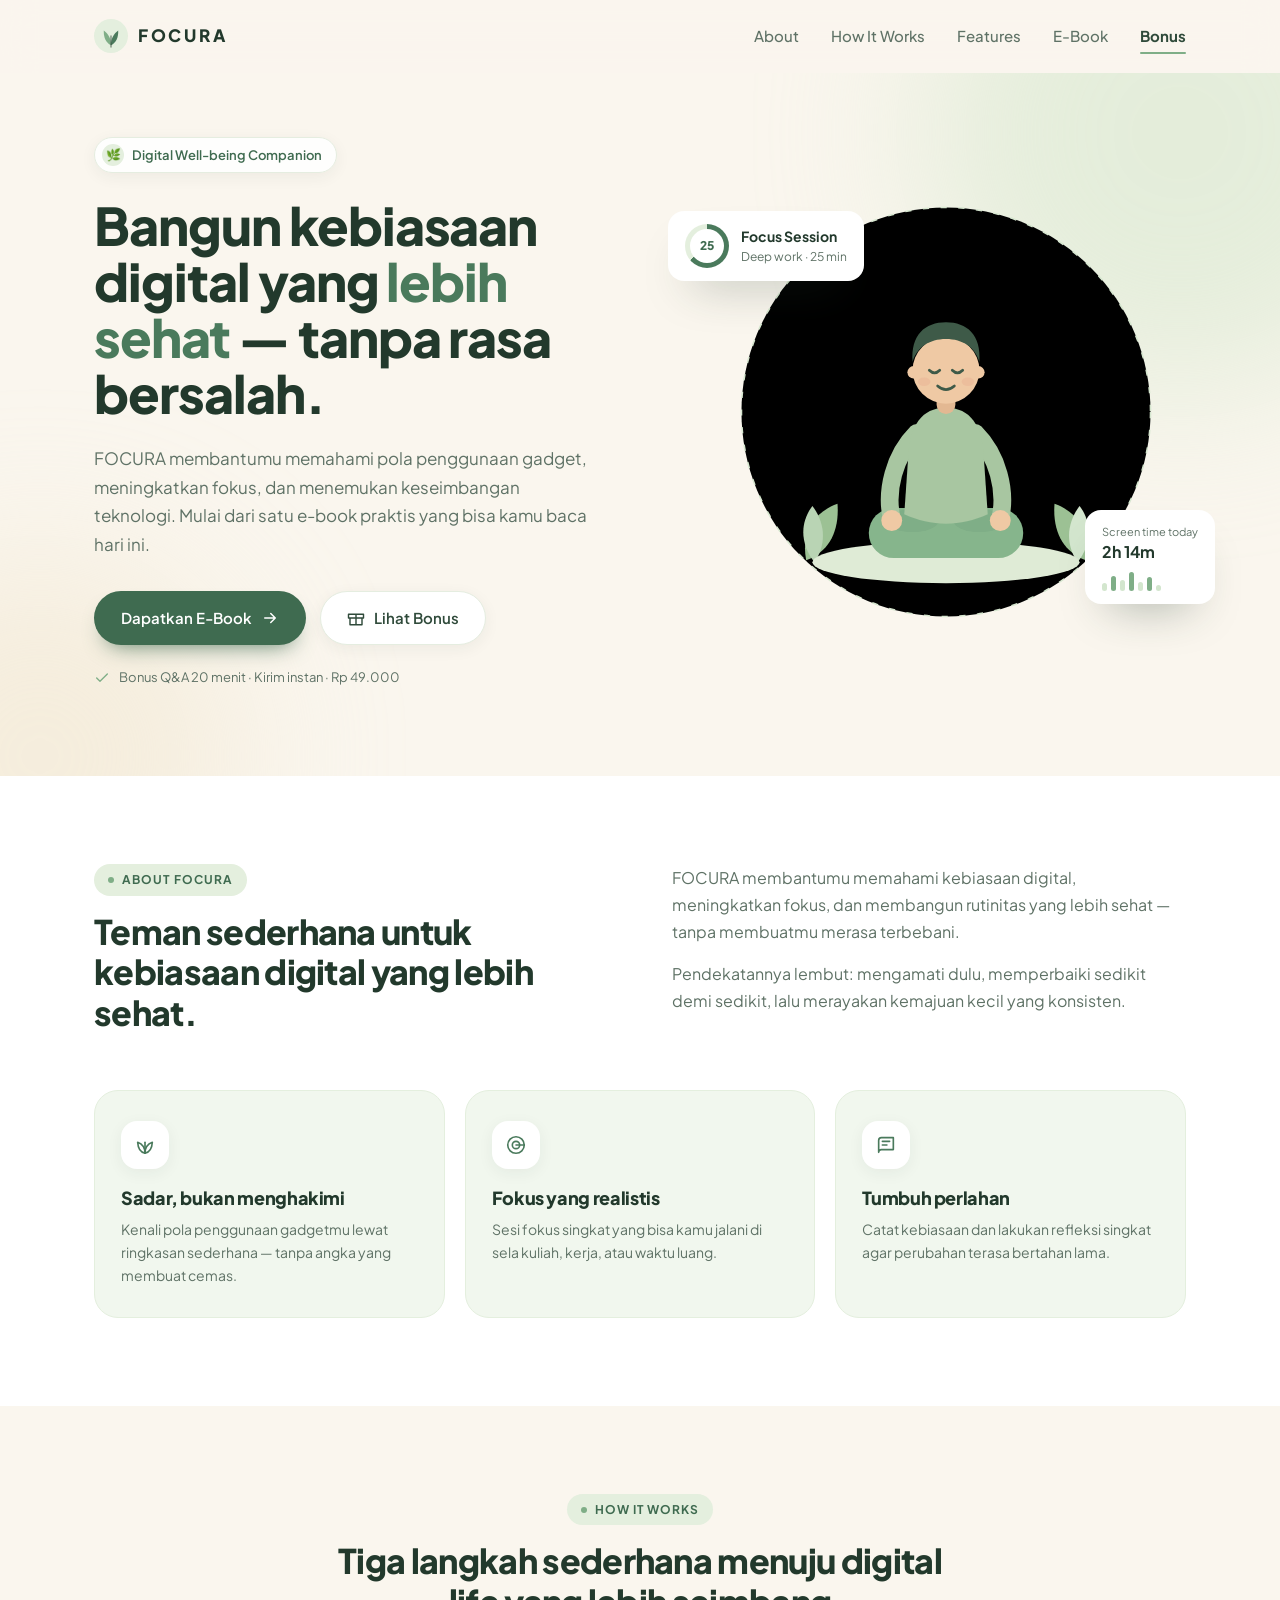
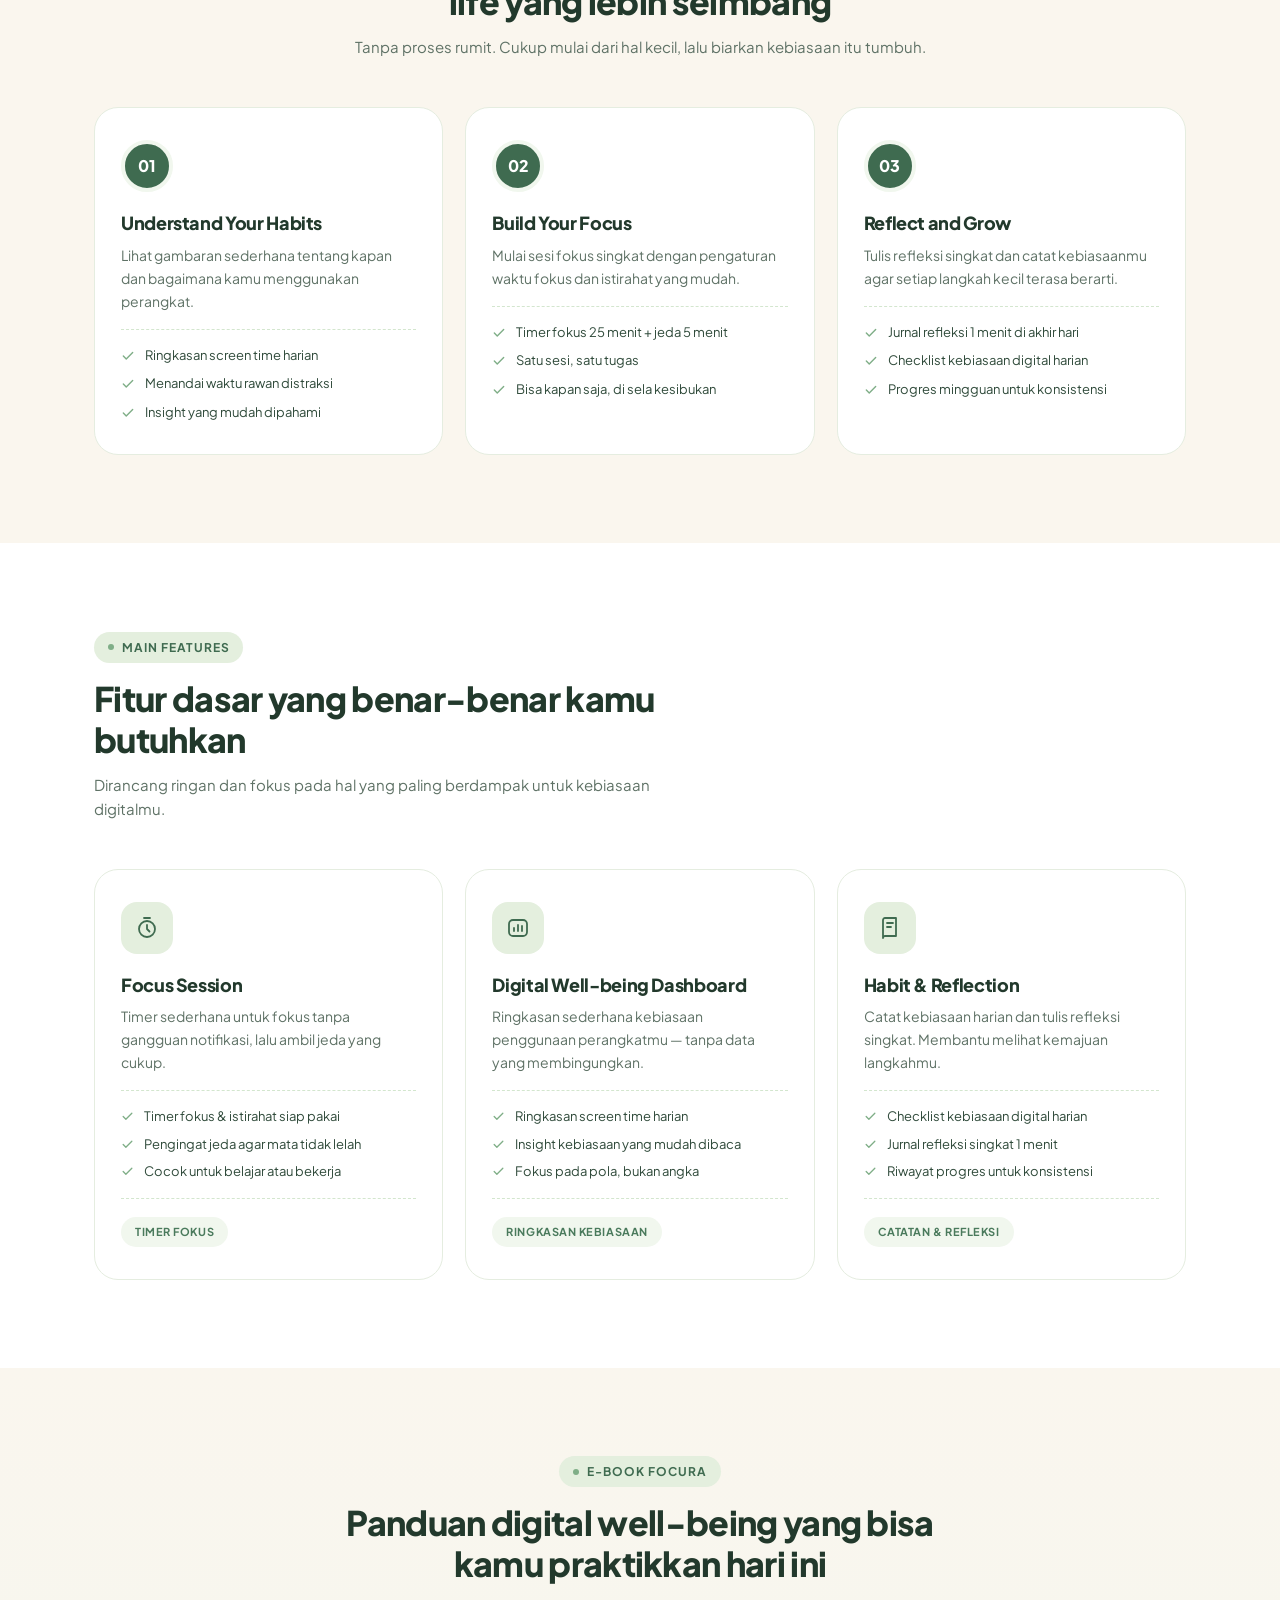
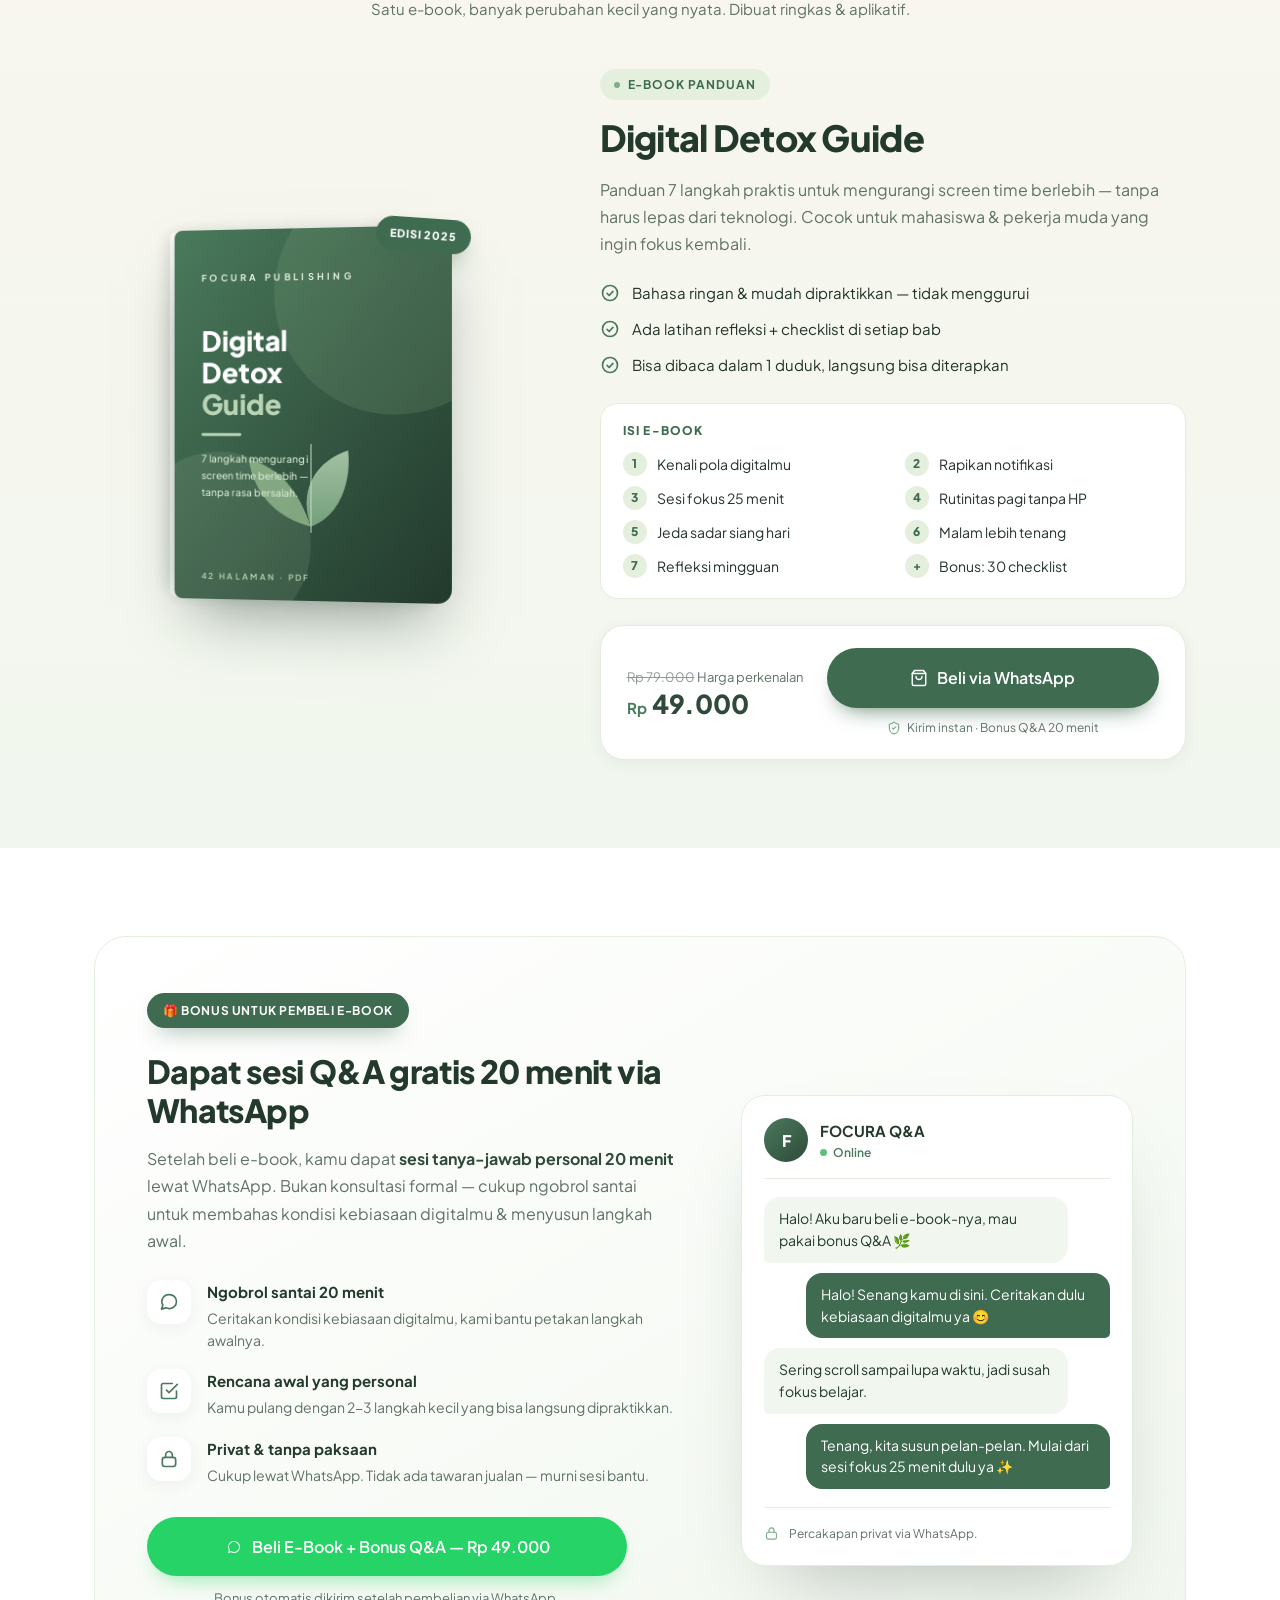
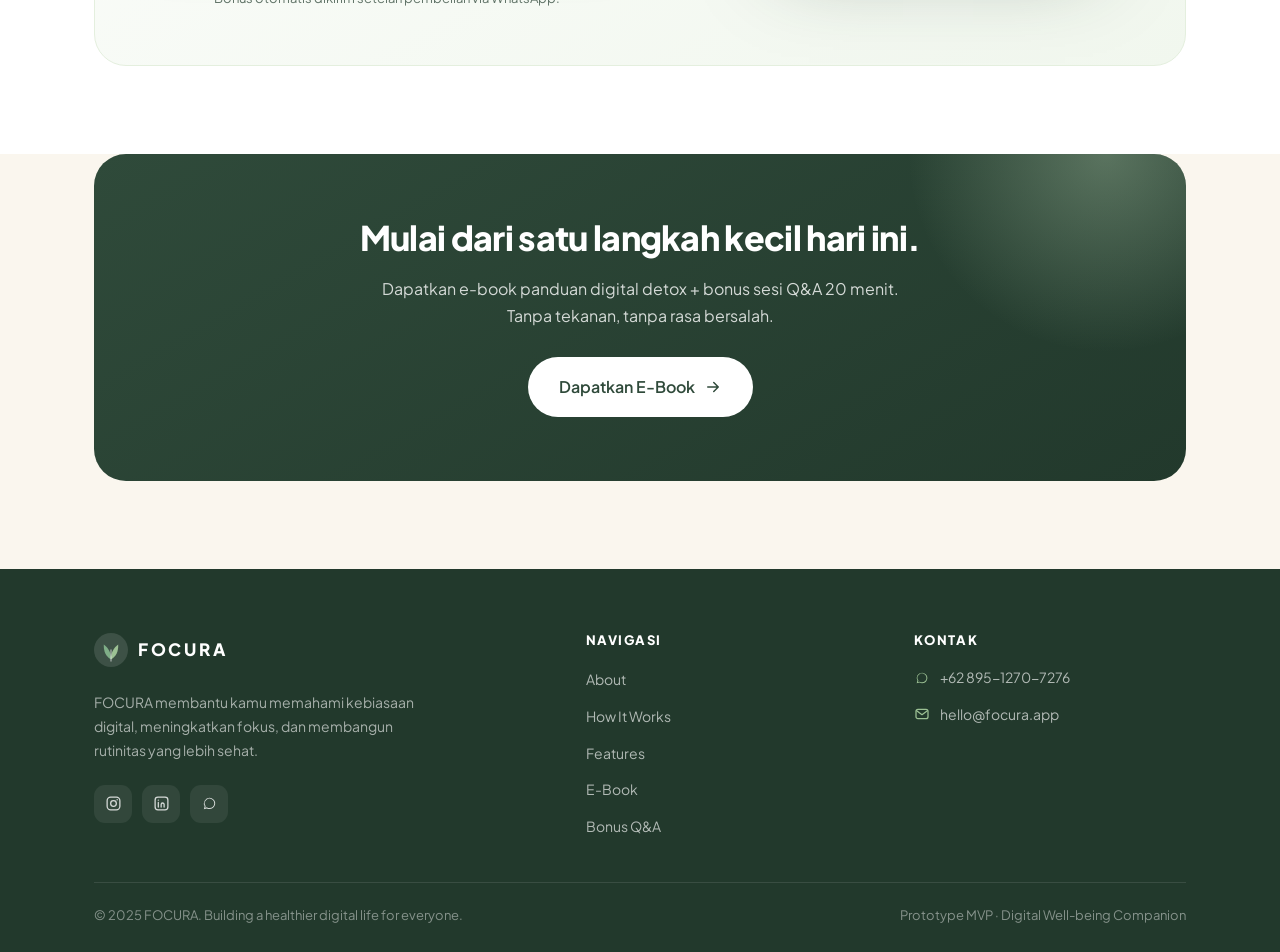
==== commit 1cd88c77: "Update print statement from 'Hello' to 'Goodbye'" ====
--- a/index.html
+++ b/index.html
@@ -2,25 +2,1030 @@
 <html lang="id">
 <head>
 <meta charset="UTF-8" />
-<meta name="viewport" content="width=device-width, initial-scale=1" />
-<title>FOCURA — Digital Detox Guide + Bonus Q&A</title>
-<meta name="description" content="E-book panduan digital well-being untuk mahasiswa & pekerja muda. Beli sekarang, dapat bonus sesi Q&A 20 menit via WhatsApp." />
+<meta name="viewport" content="width=1200" />
+<title>FOCURA — Digital Detox Guide</title>
+<meta name="description" content="E-book panduan digital well-being. Beli sekarang, dapat bonus sesi Q&A 20 menit via WhatsApp." />
 
 <link rel="preconnect" href="https://fonts.googleapis.com" />
 <link rel="preconnect" href="https://fonts.gstatic.com" crossorigin />
 <link href="https://fonts.googleapis.com/css2?family=Plus+Jakarta+Sans:wght@400;500;600;700;800&display=swap" rel="stylesheet" />
-<link rel="stylesheet" href="style.css" />
+
+<style>
+/* ============================================================
+   RESET & TOKENS
+============================================================ */
+*,*::before,*::after{box-sizing:border-box;margin:0;padding:0}
+
+:root{
+  --green-900:#22392C;
+  --green-800:#2F4A3A;
+  --green-700:#3F6B50;
+  --green-600:#4A7A5C;
+  --green-500:#7FAE87;
+  --green-400:#9CC194;
+  --green-300:#B9D4B4;
+  --green-200:#D3E6CE;
+  --green-100:#E4EFDE;
+  --green-50:#F1F7EE;
+  --cream:#FAF6EE;
+  --white:#FFFFFF;
+  --ink:#22332A;
+  --muted:#5F7266;
+  --line:#E5EDE0;
+
+  --shadow-sm:0 4px 16px rgba(34,57,44,.06);
+  --shadow-md:0 18px 40px -18px rgba(34,57,44,.22);
+  --shadow-lg:0 40px 80px -40px rgba(34,57,44,.35);
+
+  --radius-lg:24px;
+  --radius-md:18px;
+  --radius-sm:12px;
+  --nav-h:72px;
+}
+
+html{scroll-behavior:smooth}
+
+body{
+  font-family:'Plus Jakarta Sans',-apple-system,BlinkMacSystemFont,'Segoe UI',sans-serif;
+  background:var(--cream);
+  color:var(--ink);
+  font-size:16px;
+  line-height:1.6;
+  -webkit-font-smoothing:antialiased;
+  overflow-x:hidden;
+  min-width:1024px;
+}
+
+img,svg{display:block;max-width:100%}
+a{color:inherit;text-decoration:none}
+button{font-family:inherit;cursor:pointer;border:none;background:none}
+ul,ol{list-style:none}
+
+::selection{background:var(--green-200);color:var(--green-900)}
+
+/* ============================================================
+   LAYOUT
+============================================================ */
+.container{
+  width:100%;
+  max-width:1140px;
+  margin:0 auto;
+  padding:0 24px;
+}
+
+.section{
+  padding:88px 0;
+  scroll-margin-top:calc(var(--nav-h) + 16px);
+}
+.section--white{background:var(--white)}
+
+.eyebrow{
+  display:inline-flex;
+  align-items:center;
+  gap:8px;
+  padding:6px 14px;
+  border-radius:999px;
+  background:var(--green-100);
+  color:var(--green-700);
+  font-size:12px;
+  font-weight:700;
+  letter-spacing:.08em;
+  text-transform:uppercase;
+  margin-bottom:16px;
+}
+.eyebrow::before{
+  content:'';
+  width:6px;height:6px;
+  border-radius:50%;
+  background:var(--green-500);
+}
+
+h1,h2,h3,h4{line-height:1.2;letter-spacing:-.02em;font-weight:800}
+h2{font-size:34px;color:var(--green-900)}
+h3{font-size:18px;color:var(--green-900)}
+
+.lead{font-size:16px;color:var(--muted);line-height:1.7}
+
+.section-head{
+  max-width:620px;
+  margin-bottom:48px;
+}
+.section-head--center{
+  margin:0 auto 48px;
+  text-align:center;
+}
+.section-head p{margin-top:12px;color:var(--muted);font-size:15px}
+
+/* ============================================================
+   BUTTONS
+============================================================ */
+.btn{
+  display:inline-flex;
+  align-items:center;
+  justify-content:center;
+  gap:9px;
+  font-weight:600;
+  font-size:15px;
+  padding:14px 26px;
+  border-radius:999px;
+  border:1px solid transparent;
+  white-space:nowrap;
+  transition:transform .25s,box-shadow .25s,background .25s,border-color .25s;
+}
+.btn svg{width:18px;height:18px;flex:none}
+
+.btn-primary{
+  background:var(--green-700);
+  color:#fff;
+  box-shadow:0 12px 22px -12px rgba(63,107,80,.85);
+}
+.btn-primary:hover{
+  background:var(--green-800);
+  transform:translateY(-2px);
+  box-shadow:0 18px 30px -14px rgba(63,107,80,.9);
+}
+
+.btn-ghost{
+  background:#fff;
+  color:var(--green-800);
+  border-color:var(--line);
+  box-shadow:var(--shadow-sm);
+}
+.btn-ghost:hover{
+  transform:translateY(-2px);
+  border-color:var(--green-300);
+  box-shadow:var(--shadow-md);
+}
+
+.btn-whatsapp{
+  background:#25D366;
+  color:#fff;
+  box-shadow:0 12px 22px -12px rgba(37,211,102,.6);
+}
+.btn-whatsapp:hover{
+  background:#1FB855;
+  transform:translateY(-2px);
+  box-shadow:0 18px 30px -14px rgba(37,211,102,.7);
+}
+
+.btn-light{
+  background:#fff;
+  color:var(--green-800);
+}
+.btn-light:hover{transform:translateY(-2px);background:#F4FAF1}
+
+.btn-lg{padding:16px 30px;font-size:16px}
+.btn-sm{padding:10px 18px;font-size:14px}
+
+/* ============================================================
+   NAVBAR
+============================================================ */
+.nav{
+  position:sticky;
+  top:0;
+  z-index:100;
+  background:rgba(250,246,238,.9);
+  backdrop-filter:blur(16px);
+  -webkit-backdrop-filter:blur(16px);
+  border-bottom:1px solid transparent;
+  transition:border-color .3s,box-shadow .3s;
+}
+.nav.scrolled{
+  border-bottom-color:var(--line);
+  box-shadow:0 8px 30px -22px rgba(34,57,44,.4);
+}
+
+.nav-inner{
+  display:flex;
+  align-items:center;
+  justify-content:space-between;
+  height:var(--nav-h);
+}
+
+.logo{
+  display:inline-flex;
+  align-items:center;
+  gap:10px;
+}
+.logo-mark{width:34px;height:34px}
+.logo-text{
+  font-weight:800;
+  font-size:17px;
+  letter-spacing:.16em;
+  color:var(--green-900);
+}
+
+.nav-links{
+  display:flex;
+  align-items:center;
+  gap:32px;
+}
+.nav-links a{
+  font-size:15px;
+  font-weight:500;
+  color:var(--muted);
+  position:relative;
+  transition:color .2s;
+}
+.nav-links a::after{
+  content:'';
+  position:absolute;
+  left:0;bottom:-6px;
+  width:0;height:2px;
+  border-radius:2px;
+  background:var(--green-500);
+  transition:width .3s;
+}
+.nav-links a:hover{color:var(--green-800)}
+.nav-links a:hover::after{width:100%}
+.nav-links a.is-active{color:var(--green-800);font-weight:700}
+.nav-links a.is-active::after{width:100%}
+
+/* ============================================================
+   HERO
+============================================================ */
+.hero{
+  position:relative;
+  padding:64px 0 88px;
+  background:var(--cream);
+  overflow:hidden;
+}
+
+.hero-bg{position:absolute;inset:0;pointer-events:none}
+.blob{position:absolute;border-radius:50%;filter:blur(80px);opacity:.5}
+.blob-1{width:520px;height:520px;background:#CFE5C8;top:-200px;right:-160px}
+.blob-2{width:400px;height:400px;background:#F0E4CB;bottom:-180px;left:-160px}
+
+.hero-grid{
+  position:relative;
+  display:grid;
+  grid-template-columns:1.05fr .95fr;
+  gap:64px;
+  align-items:center;
+}
+
+.hero-badge{
+  display:inline-flex;
+  align-items:center;
+  gap:8px;
+  padding:6px 14px 6px 7px;
+  background:rgba(255,255,255,.9);
+  border:1px solid var(--line);
+  border-radius:999px;
+  font-size:13px;
+  font-weight:600;
+  color:var(--green-700);
+  box-shadow:var(--shadow-sm);
+  margin-bottom:24px;
+}
+.hero-badge i{
+  display:grid;
+  place-items:center;
+  width:22px;height:22px;
+  border-radius:50%;
+  background:var(--green-100);
+  font-style:normal;
+  font-size:12px;
+}
+
+.hero h1{
+  font-size:52px;
+  line-height:1.08;
+  color:var(--green-900);
+  margin-bottom:22px;
+}
+.hero h1 .hl{color:var(--green-600)}
+
+.hero p.hero-desc{
+  font-size:17px;
+  color:var(--muted);
+  max-width:500px;
+  margin-bottom:32px;
+  line-height:1.7;
+}
+
+.hero-actions{
+  display:flex;
+  gap:14px;
+  margin-bottom:22px;
+}
+
+.hero-note{
+  display:flex;
+  align-items:center;
+  gap:9px;
+  font-size:13px;
+  color:var(--muted);
+}
+.hero-note svg{width:16px;height:16px;color:var(--green-500);flex:none}
+
+.hero-art{
+  position:relative;
+  width:100%;
+  max-width:480px;
+  margin-left:auto;
+}
+.hero-art > svg{
+  width:100%;
+  height:auto;
+}
+
+.float-card{
+  position:absolute;
+  display:flex;
+  align-items:center;
+  gap:12px;
+  padding:12px 16px;
+  background:#fff;
+  border:1px solid rgba(255,255,255,.9);
+  border-radius:16px;
+  box-shadow:0 24px 48px -24px rgba(34,57,44,.4);
+}
+.fc-1{top:8%;left:-8%}
+.fc-2{bottom:10%;right:-6%}
+
+.ring{
+  position:relative;
+  width:44px;height:44px;
+  flex:none;
+  border-radius:50%;
+  background:conic-gradient(var(--green-600) 0 64%,var(--green-100) 64% 100%);
+  display:grid;
+  place-items:center;
+}
+.ring::after{
+  content:'';
+  position:absolute;
+  inset:5px;
+  background:#fff;
+  border-radius:50%;
+}
+.ring span{
+  position:relative;
+  z-index:1;
+  font-size:12px;
+  font-weight:800;
+  color:var(--green-700);
+}
+
+.fc-text strong{display:block;font-size:14px;color:var(--green-900)}
+.fc-text span{display:block;font-size:12px;color:var(--muted)}
+
+.fc-col .fc-label{display:block;font-size:11px;color:var(--muted);margin-bottom:2px}
+.fc-col strong{
+  display:block;
+  font-size:16px;
+  color:var(--green-900);
+  line-height:1.2;
+  margin-bottom:8px;
+}
+.bars{display:flex;align-items:flex-end;gap:4px;height:22px}
+.bars i{display:block;width:5px;border-radius:3px;background:var(--green-200)}
+.bars i.on{background:var(--green-500)}
+
+/* ============================================================
+   ABOUT
+============================================================ */
+.about-grid{
+  display:grid;
+  grid-template-columns:1fr 1fr;
+  gap:64px;
+  align-items:start;
+  margin-bottom:56px;
+}
+.about-grid h2{max-width:440px}
+
+.value-grid{
+  display:grid;
+  grid-template-columns:repeat(3,1fr);
+  gap:20px;
+}
+.value-card{
+  background:var(--green-50);
+  border:1px solid var(--green-100);
+  border-radius:var(--radius-lg);
+  padding:30px 26px;
+  transition:transform .3s,box-shadow .3s,background .3s;
+}
+.value-card:hover{
+  transform:translateY(-4px);
+  background:#fff;
+  box-shadow:var(--shadow-md);
+}
+.value-icon{
+  width:48px;height:48px;
+  border-radius:16px;
+  background:#fff;
+  color:var(--green-600);
+  display:grid;
+  place-items:center;
+  margin-bottom:18px;
+  box-shadow:var(--shadow-sm);
+}
+.value-icon svg{width:22px;height:22px}
+.value-card h3{margin-bottom:9px}
+.value-card p{font-size:14px;color:var(--muted);line-height:1.65}
+
+/* ============================================================
+   STEPS
+============================================================ */
+.steps{
+  display:grid;
+  grid-template-columns:repeat(3,1fr);
+  gap:22px;
+}
+.step{
+  background:#fff;
+  border:1px solid var(--line);
+  border-radius:var(--radius-lg);
+  padding:32px 26px;
+  transition:transform .3s,box-shadow .3s;
+}
+.step:hover{
+  transform:translateY(-5px);
+  box-shadow:var(--shadow-md);
+}
+.step-num{
+  display:grid;
+  place-items:center;
+  width:52px;height:52px;
+  border-radius:50%;
+  background:var(--green-700);
+  color:#fff;
+  font-weight:800;
+  font-size:16px;
+  margin-bottom:20px;
+  border:4px solid var(--green-50);
+}
+.step h3{margin-bottom:10px}
+.step p{font-size:14px;color:var(--muted);line-height:1.65;margin-bottom:16px}
+.step-list{
+  display:grid;
+  gap:9px;
+  padding-top:16px;
+  border-top:1px dashed var(--green-200);
+}
+.step-list li{
+  display:flex;
+  align-items:flex-start;
+  gap:10px;
+  font-size:13px;
+  color:var(--green-800);
+  line-height:1.5;
+}
+.step-list li svg{width:14px;height:14px;flex:none;margin-top:3px;color:var(--green-500)}
+
+/* ============================================================
+   FEATURES
+============================================================ */
+.feature-grid{
+  display:grid;
+  grid-template-columns:repeat(3,1fr);
+  gap:22px;
+}
+.feature-card{
+  background:#fff;
+  border:1px solid var(--line);
+  border-radius:var(--radius-lg);
+  padding:32px 26px;
+  display:flex;
+  flex-direction:column;
+  transition:transform .3s,box-shadow .3s,border-color .3s;
+}
+.feature-card:hover{
+  transform:translateY(-5px);
+  box-shadow:var(--shadow-md);
+  border-color:var(--green-200);
+}
+.feature-icon{
+  width:52px;height:52px;
+  border-radius:16px;
+  background:var(--green-100);
+  color:var(--green-700);
+  display:grid;
+  place-items:center;
+  margin-bottom:20px;
+}
+.feature-icon svg{width:24px;height:24px}
+.feature-card h3{margin-bottom:10px}
+.feature-card > p{
+  font-size:14px;
+  color:var(--muted);
+  line-height:1.65;
+  margin-bottom:16px;
+}
+.feature-list{
+  display:grid;
+  gap:8px;
+  padding:16px 0;
+  border-top:1px dashed var(--green-200);
+  border-bottom:1px dashed var(--green-200);
+  margin-bottom:18px;
+  flex:1;
+}
+.feature-list li{
+  display:flex;
+  align-items:flex-start;
+  gap:10px;
+  font-size:13px;
+  color:var(--green-800);
+  line-height:1.5;
+}
+.feature-list li svg{width:13px;height:13px;flex:none;margin-top:3px;color:var(--green-500)}
+.feature-tag{
+  display:inline-block;
+  align-self:flex-start;
+  padding:6px 14px;
+  border-radius:999px;
+  background:var(--green-50);
+  color:var(--green-600);
+  font-size:11px;
+  font-weight:700;
+  letter-spacing:.05em;
+  text-transform:uppercase;
+}
+
+/* ============================================================
+   E-BOOK
+============================================================ */
+.ebook-section{
+  background:linear-gradient(180deg,var(--cream) 0%,var(--green-50) 100%);
+}
+.ebook-showcase{
+  display:grid;
+  grid-template-columns:.85fr 1.15fr;
+  gap:72px;
+  align-items:center;
+}
+
+.ebook-visual{
+  position:relative;
+  display:flex;
+  justify-content:center;
+  perspective:1200px;
+}
+.ebook-book{
+  position:relative;
+  width:280px;
+  aspect-ratio:3/4;
+  border-radius:8px 14px 14px 8px;
+  overflow:hidden;
+  box-shadow:
+    0 30px 60px -20px rgba(34,57,44,.5),
+    -6px 0 0 -1px rgba(255,255,255,.6),
+    -10px 0 20px -8px rgba(34,57,44,.3);
+  transform:rotateY(-8deg);
+  transition:transform .6s,box-shadow .6s;
+}
+.ebook-book:hover{
+  transform:rotateY(-3deg) translateY(-6px);
+}
+.ebook-book svg{width:100%;height:100%}
+
+.ebook-flag{
+  position:absolute;
+  top:-10px;
+  right:calc(50% - 160px);
+  z-index:2;
+  padding:8px 14px;
+  background:var(--green-700);
+  color:#fff;
+  font-size:11px;
+  font-weight:800;
+  letter-spacing:.08em;
+  text-transform:uppercase;
+  border-radius:999px;
+  box-shadow:0 12px 24px -10px rgba(63,107,80,.8);
+  transform:rotate(4deg);
+}
+
+.ebook-info h2{
+  font-size:36px;
+  margin-bottom:16px;
+}
+.ebook-info .ebook-sub{
+  font-size:16px;
+  color:var(--muted);
+  line-height:1.7;
+  margin-bottom:24px;
+}
+
+.ebook-highlights{
+  display:grid;
+  gap:12px;
+  margin-bottom:26px;
+}
+.ebook-highlights li{
+  display:flex;
+  align-items:flex-start;
+  gap:12px;
+  font-size:15px;
+  line-height:1.6;
+}
+.ebook-highlights li svg{
+  width:20px;height:20px;
+  flex:none;
+  margin-top:2px;
+  color:var(--green-600);
+}
+
+.ebook-chapters{
+  background:#fff;
+  border:1px solid var(--line);
+  border-radius:var(--radius-md);
+  padding:20px 22px;
+  margin-bottom:26px;
+}
+.ebook-chapters h4{
+  font-size:12px;
+  color:var(--green-700);
+  letter-spacing:.1em;
+  text-transform:uppercase;
+  margin-bottom:14px;
+}
+.ebook-chapters ol{
+  display:grid;
+  grid-template-columns:1fr 1fr;
+  gap:10px 24px;
+}
+.ebook-chapters li{
+  display:flex;
+  align-items:center;
+  gap:10px;
+  font-size:14px;
+  color:var(--ink);
+  line-height:1.4;
+}
+.ebook-chapters li span{
+  display:grid;
+  place-items:center;
+  width:24px;height:24px;
+  flex:none;
+  border-radius:50%;
+  background:var(--green-100);
+  color:var(--green-700);
+  font-size:12px;
+  font-weight:800;
+}
+
+.ebook-buy{
+  display:flex;
+  align-items:center;
+  gap:24px;
+  padding:22px 26px;
+  background:#fff;
+  border:1px solid var(--line);
+  border-radius:var(--radius-lg);
+  box-shadow:var(--shadow-sm);
+}
+.ebook-buy-price{
+  display:flex;
+  flex-direction:column;
+  gap:3px;
+  min-width:130px;
+}
+.ebook-buy-price small{
+  font-size:13px;
+  color:var(--muted);
+}
+.ebook-buy-price small s{opacity:.7}
+.ebook-buy-price strong{
+  font-size:26px;
+  font-weight:800;
+  color:var(--green-800);
+  line-height:1.1;
+}
+.ebook-buy-price strong em{
+  font-style:normal;
+  color:var(--green-600);
+  font-size:15px;
+  font-weight:700;
+}
+.ebook-buy-action{
+  flex:1;
+  display:flex;
+  flex-direction:column;
+  gap:10px;
+}
+.ebook-buy-action .btn{width:100%}
+.ebook-trust{
+  display:flex;
+  align-items:center;
+  gap:6px;
+  justify-content:center;
+  font-size:12px;
+  color:var(--muted);
+}
+.ebook-trust svg{
+  width:14px;height:14px;
+  color:var(--green-500);
+  flex:none;
+}
+
+/* ============================================================
+   BONUS
+============================================================ */
+.bonus-card{
+  position:relative;
+  background:linear-gradient(150deg,#fff 0%,var(--green-50) 100%);
+  border:1px solid var(--green-100);
+  border-radius:32px;
+  padding:56px 52px;
+}
+.bonus-badge{
+  display:inline-flex;
+  align-items:center;
+  gap:8px;
+  padding:8px 16px;
+  background:var(--green-700);
+  color:#fff;
+  border-radius:999px;
+  font-size:12px;
+  font-weight:700;
+  letter-spacing:.05em;
+  text-transform:uppercase;
+  margin-bottom:24px;
+  box-shadow:0 12px 22px -12px rgba(63,107,80,.7);
+}
+
+.bonus-grid{
+  display:grid;
+  grid-template-columns:1.15fr .85fr;
+  gap:64px;
+  align-items:center;
+}
+
+.bonus-content h2{
+  font-size:32px;
+  margin-bottom:16px;
+}
+.bonus-lead{
+  font-size:16px;
+  color:var(--muted);
+  line-height:1.7;
+  margin-bottom:26px;
+}
+.bonus-lead strong{color:var(--green-800)}
+
+.bonus-list{
+  display:grid;
+  gap:18px;
+  margin-bottom:30px;
+}
+.bonus-list li{
+  display:flex;
+  align-items:flex-start;
+  gap:16px;
+}
+.bonus-list-icon{
+  width:44px;height:44px;
+  flex:none;
+  border-radius:14px;
+  background:#fff;
+  color:var(--green-600);
+  display:grid;
+  place-items:center;
+  box-shadow:var(--shadow-sm);
+}
+.bonus-list-icon svg{width:20px;height:20px}
+.bonus-list li strong{
+  display:block;
+  font-size:15px;
+  color:var(--green-900);
+  margin-bottom:4px;
+}
+.bonus-list li p{
+  font-size:14px;
+  color:var(--muted);
+  line-height:1.55;
+}
+
+.bonus-actions{
+  display:flex;
+  flex-direction:column;
+  gap:12px;
+  max-width:480px;
+}
+.bonus-actions .btn{width:100%}
+.bonus-note{
+  font-size:13px;
+  color:var(--muted);
+  text-align:center;
+}
+
+/* Chat mockup */
+.chat{
+  background:#fff;
+  border:1px solid var(--line);
+  border-radius:var(--radius-lg);
+  padding:22px;
+  box-shadow:var(--shadow-lg);
+  max-width:400px;
+  margin:0 auto;
+}
+.chat-head{
+  display:flex;
+  align-items:center;
+  gap:12px;
+  padding-bottom:16px;
+  border-bottom:1px solid var(--line);
+  margin-bottom:18px;
+}
+.chat-avatar{
+  width:44px;height:44px;
+  flex:none;
+  border-radius:50%;
+  background:linear-gradient(140deg,var(--green-600),var(--green-800));
+  color:#fff;
+  display:grid;
+  place-items:center;
+  font-weight:800;
+  font-size:16px;
+}
+.chat-head strong{display:block;font-size:15px;color:var(--green-900)}
+.chat-head small{
+  display:flex;
+  align-items:center;
+  gap:6px;
+  font-size:12px;
+  color:var(--green-600);
+  font-weight:600;
+}
+.chat-head small::before{
+  content:'';
+  width:7px;height:7px;
+  border-radius:50%;
+  background:#5FBF7A;
+}
+.chat-body{display:flex;flex-direction:column;gap:10px}
+.bubble{
+  max-width:88%;
+  padding:11px 15px;
+  font-size:14px;
+  line-height:1.55;
+  border-radius:16px;
+}
+.bubble.in{
+  align-self:flex-start;
+  background:var(--green-50);
+  color:var(--green-900);
+  border-bottom-left-radius:5px;
+}
+.bubble.out{
+  align-self:flex-end;
+  background:var(--green-700);
+  color:#fff;
+  border-bottom-right-radius:5px;
+}
+.chat-foot{
+  display:flex;
+  align-items:center;
+  gap:10px;
+  margin-top:18px;
+  padding-top:16px;
+  border-top:1px solid var(--line);
+  font-size:12px;
+  color:var(--muted);
+}
+.chat-foot svg{width:15px;height:15px;color:var(--green-500);flex:none}
+
+/* ============================================================
+   CTA
+============================================================ */
+.cta-panel{
+  position:relative;
+  background:linear-gradient(150deg,var(--green-800),var(--green-900));
+  border-radius:32px;
+  padding:64px 48px;
+  color:#fff;
+  text-align:center;
+  overflow:hidden;
+}
+.cta-panel::before{
+  content:'';
+  position:absolute;
+  top:-200px;right:-120px;
+  width:400px;height:400px;
+  border-radius:50%;
+  background:radial-gradient(circle,rgba(185,212,180,.35),transparent 70%);
+}
+.cta-inner{position:relative;z-index:1}
+.cta-panel h2{
+  color:#fff;
+  font-size:34px;
+  max-width:620px;
+  margin:0 auto 16px;
+}
+.cta-panel p{
+  color:rgba(255,255,255,.8);
+  max-width:520px;
+  margin:0 auto 28px;
+  font-size:16px;
+  line-height:1.7;
+}
+.cta-actions{
+  display:flex;
+  gap:14px;
+  justify-content:center;
+}
+
+/* ============================================================
+   FOOTER
+============================================================ */
+.footer{
+  background:var(--green-900);
+  color:rgba(255,255,255,.7);
+  padding:64px 0 0;
+}
+.footer-grid{
+  display:grid;
+  grid-template-columns:1.6fr 1fr 1fr;
+  gap:56px;
+  padding-bottom:44px;
+}
+.footer .logo-text{color:#fff}
+.footer .logo-mark circle{fill:rgba(255,255,255,.12)}
+.footer-desc{
+  margin-top:18px;
+  font-size:14px;
+  line-height:1.7;
+  max-width:320px;
+  color:rgba(255,255,255,.6);
+}
+.footer h4{
+  color:#fff;
+  font-size:13px;
+  letter-spacing:.12em;
+  text-transform:uppercase;
+  margin-bottom:18px;
+}
+.footer ul{display:grid;gap:11px}
+.footer ul a{
+  font-size:14px;
+  color:rgba(255,255,255,.65);
+  transition:color .2s;
+}
+.footer ul a:hover{color:#fff}
+.footer-contact{
+  display:inline-flex;
+  align-items:center;
+  gap:10px;
+  font-size:14px;
+  color:rgba(255,255,255,.75);
+  transition:color .2s;
+}
+.footer-contact:hover{color:#fff}
+.footer-contact svg{width:16px;height:16px;color:var(--green-400);flex:none}
+
+.socials{display:flex;gap:10px;margin-top:22px}
+.socials a{
+  width:38px;height:38px;
+  border-radius:11px;
+  display:grid;
+  place-items:center;
+  background:rgba(255,255,255,.07);
+  color:rgba(255,255,255,.8);
+  transition:background .25s,transform .25s,color .25s;
+}
+.socials a:hover{
+  background:var(--green-600);
+  color:#fff;
+  transform:translateY(-3px);
+}
+.socials svg{width:17px;height:17px}
+
+.footer-bottom{
+  border-top:1px solid rgba(255,255,255,.1);
+  padding:22px 0 26px;
+  display:flex;
+  justify-content:space-between;
+  align-items:center;
+  font-size:13px;
+  color:rgba(255,255,255,.45);
+}
+
+/* ============================================================
+   REVEAL ANIMATION
+============================================================ */
+[data-reveal]{
+  opacity:0;
+  transform:translateY(22px);
+  transition:opacity .7s ease,transform .7s ease;
+}
+[data-reveal].in{
+  opacity:1;
+  transform:none;
+}
+</style>
 </head>
 
 <body>
 
-<!-- ============================================================
-     NAVBAR
-============================================================ -->
+<!-- NAVBAR -->
 <header class="nav" id="nav">
   <div class="container nav-inner">
-    <a href="#" class="logo" aria-label="FOCURA — Beranda">
-      <svg class="logo-mark" viewBox="0 0 40 40" fill="none" xmlns="http://www.w3.org/2000/svg" aria-hidden="true">
+    <a href="#" class="logo">
+      <svg class="logo-mark" viewBox="0 0 40 40" xmlns="http://www.w3.org/2000/svg">
         <circle cx="20" cy="20" r="20" fill="#E4EFDE"/>
         <path d="M20 31C20 23.5 22.4 17.8 28.5 13.5C28.8 21.6 26.2 27.6 20 31Z" fill="#4A7A5C"/>
         <path d="M20 31C20 23.5 17.6 17.8 11.5 13.5C11.2 21.6 13.8 27.6 20 31Z" fill="#7FAE87"/>
@@ -36,26 +1041,19 @@
       <a href="#ebook">E-Book</a>
       <a href="#bonus">Bonus</a>
     </nav>
-
-    <button class="nav-toggle" id="navToggle" aria-label="Buka menu navigasi" aria-expanded="false" aria-controls="navLinks">
-      <span></span><span></span><span></span>
-    </button>
   </div>
 </header>
 
 <main>
 
-<!-- ============================================================
-     HERO
-============================================================ -->
+<!-- HERO -->
 <section class="hero">
-  <div class="hero-bg" aria-hidden="true">
+  <div class="hero-bg">
     <span class="blob blob-1"></span>
     <span class="blob blob-2"></span>
   </div>
 
   <div class="container hero-grid">
-
     <div class="hero-copy" data-reveal>
       <span class="hero-badge"><i>🌿</i> Digital Well-being Companion</span>
 
@@ -70,51 +1068,35 @@
       <div class="hero-actions">
         <a href="#ebook" class="btn btn-primary">
           Dapatkan E-Book
-          <svg viewBox="0 0 24 24" fill="none" stroke="currentColor" stroke-width="2" stroke-linecap="round" stroke-linejoin="round" aria-hidden="true">
-            <path d="M5 12h14M13 6l6 6-6 6"/>
-          </svg>
+          <svg viewBox="0 0 24 24" fill="none" stroke="currentColor" stroke-width="2" stroke-linecap="round" stroke-linejoin="round"><path d="M5 12h14M13 6l6 6-6 6"/></svg>
         </a>
         <a href="#bonus" class="btn btn-ghost">
-          <svg viewBox="0 0 24 24" fill="none" stroke="currentColor" stroke-width="1.9" stroke-linecap="round" stroke-linejoin="round" aria-hidden="true">
-            <path d="M20 12v9H4v-9M2 7h20v5H2zM12 21V7M12 7a3 3 0 1 0-3-3c0 2 3 3 3 3zM12 7a3 3 0 1 1 3-3c0 2-3 3-3 3z"/>
-          </svg>
+          <svg viewBox="0 0 24 24" fill="none" stroke="currentColor" stroke-width="1.9" stroke-linecap="round" stroke-linejoin="round"><path d="M20 12v9H4v-9M2 7h20v5H2zM12 21V7"/></svg>
           Lihat Bonus
         </a>
       </div>
 
       <p class="hero-note">
-        <svg viewBox="0 0 24 24" fill="none" stroke="currentColor" stroke-width="2" stroke-linecap="round" stroke-linejoin="round" aria-hidden="true">
-          <path d="M20 6 9 17l-5-5"/>
-        </svg>
+        <svg viewBox="0 0 24 24" fill="none" stroke="currentColor" stroke-width="2" stroke-linecap="round" stroke-linejoin="round"><path d="M20 6 9 17l-5-5"/></svg>
         Bonus Q&amp;A 20 menit · Kirim instan · Rp 49.000
       </p>
     </div>
 
     <div class="hero-art" data-reveal>
-      <svg viewBox="0 0 460 460" fill="none" xmlns="http://www.w3.org/2000/svg" role="img"
-           aria-label="Ilustrasi seseorang duduk tenang menggunakan teknologi secara seimbang">
+      <svg viewBox="0 0 460 460" xmlns="http://www.w3.org/2000/svg">
         <circle cx="230" cy="230" r="196" fill="#EDF4E8"/>
         <circle cx="230" cy="230" r="196" stroke="#D6E6CF" stroke-width="1.5" stroke-dasharray="6 11"/>
-
         <path d="M96 372c-5-26 7-46 30-54 2 26-8 46-30 54z" fill="#9CC194"/>
         <path d="M104 374c-14-18-14-38-2-54 12 16 14 36 2 54z" fill="#B9D4B4"/>
         <path d="M364 372c5-26-7-46-30-54-2 26 8 46 30 54z" fill="#9CC194"/>
         <path d="M356 374c14-18 14-38 2-54-12 16-14 36-2 54z" fill="#D3E6CE"/>
-
-        <circle cx="118" cy="150" r="5" fill="#B9D4B4"/>
-        <circle cx="352" cy="128" r="7" fill="#D3E6CE"/>
-        <circle cx="376" cy="212" r="4" fill="#9CC194"/>
-        <circle cx="96" cy="228" r="4" fill="#D3E6CE"/>
-
         <ellipse cx="230" cy="374" rx="128" ry="20" fill="#DFEBD6"/>
         <rect x="156" y="322" width="148" height="48" rx="24" fill="#86B58C"/>
         <ellipse cx="198" cy="334" rx="25" ry="11" fill="#7FAE87"/>
         <ellipse cx="262" cy="334" rx="25" ry="11" fill="#7FAE87"/>
-
         <path d="M202 250c-22 22-30 56-24 82" stroke="#A8C6A1" stroke-width="17" stroke-linecap="round"/>
         <path d="M258 250c22 22 30 56 24 82" stroke="#A8C6A1" stroke-width="17" stroke-linecap="round"/>
         <path d="M230 226c-24 0-34 18-36 44l-4 58c26 12 54 12 80 0l-4-58c-2-26-12-44-36-44z" fill="#A8C6A1"/>
-
         <circle cx="178" cy="334" r="10" fill="#EFC9A4"/>
         <circle cx="282" cy="334" r="10" fill="#EFC9A4"/>
         <rect x="221" y="204" width="18" height="28" rx="9" fill="#E3B892"/>
@@ -122,7 +1104,6 @@
         <circle cx="261" cy="192" r="6" fill="#EFC9A4"/>
         <circle cx="230" cy="190" r="32" fill="#EFC9A4"/>
         <path d="M198 182c-2-26 12-38 32-38s34 12 32 38c-4-14-16-22-32-22s-28 8-32 22z" fill="#3E5A48"/>
-
         <path d="M214 190q5 5 10 0" stroke="#3E5A48" stroke-width="2.6" stroke-linecap="round" fill="none"/>
         <path d="M236 190q5 5 10 0" stroke="#3E5A48" stroke-width="2.6" stroke-linecap="round" fill="none"/>
         <path d="M222 205q8 7 16 0" stroke="#3E5A48" stroke-width="2.6" stroke-linecap="round" fill="none"/>
@@ -142,7 +1123,7 @@
         <div class="fc-col">
           <span class="fc-label">Screen time today</span>
           <strong>2h 14m</strong>
-          <div class="bars" aria-hidden="true">
+          <div class="bars">
             <i style="height:38%"></i><i class="on" style="height:72%"></i>
             <i style="height:52%"></i><i class="on" style="height:88%"></i>
             <i style="height:44%"></i><i class="on" style="height:64%"></i>
@@ -151,16 +1132,12 @@
         </div>
       </div>
     </div>
-
   </div>
 </section>
 
-<!-- ============================================================
-     ABOUT
-============================================================ -->
+<!-- ABOUT -->
 <section class="section section--white" id="about">
   <div class="container">
-
     <div class="about-grid">
       <div data-reveal>
         <span class="eyebrow">About FOCURA</span>
@@ -171,7 +1148,7 @@
           FOCURA membantumu memahami kebiasaan digital, meningkatkan fokus, dan
           membangun rutinitas yang lebih sehat — tanpa membuatmu merasa terbebani.
         </p>
-        <p class="muted-para">
+        <p class="lead" style="margin-top:14px">
           Pendekatannya lembut: mengamati dulu, memperbaiki sedikit demi sedikit,
           lalu merayakan kemajuan kecil yang konsisten.
         </p>
@@ -210,16 +1187,12 @@
         <p>Catat kebiasaan dan lakukan refleksi singkat agar perubahan terasa bertahan lama.</p>
       </article>
     </div>
-
   </div>
 </section>
 
-<!-- ============================================================
-     HOW IT WORKS
-============================================================ -->
+<!-- HOW IT WORKS -->
 <section class="section" id="how">
   <div class="container">
-
     <div class="section-head section-head--center" data-reveal>
       <span class="eyebrow">How It Works</span>
       <h2>Tiga langkah sederhana menuju digital life yang lebih seimbang</h2>
@@ -260,16 +1233,12 @@
         </ul>
       </article>
     </div>
-
   </div>
 </section>
 
-<!-- ============================================================
-     FEATURES
-============================================================ -->
+<!-- FEATURES -->
 <section class="section section--white" id="features">
   <div class="container">
-
     <div class="section-head" data-reveal>
       <span class="eyebrow">Main Features</span>
       <h2>Fitur dasar yang benar-benar kamu butuhkan</h2>
@@ -277,7 +1246,6 @@
     </div>
 
     <div class="feature-grid">
-
       <article class="feature-card" data-reveal>
         <div class="feature-icon">
           <svg viewBox="0 0 24 24" fill="none" stroke="currentColor" stroke-width="1.8" stroke-linecap="round" stroke-linejoin="round">
@@ -325,18 +1293,13 @@
         </ul>
         <span class="feature-tag">Catatan &amp; refleksi</span>
       </article>
-
     </div>
-
   </div>
 </section>
 
-<!-- ============================================================
-     E-BOOK SHOWCASE
-============================================================ -->
+<!-- E-BOOK -->
 <section class="section ebook-section" id="ebook">
   <div class="container">
-
     <div class="section-head section-head--center" data-reveal>
       <span class="eyebrow">E-Book FOCURA</span>
       <h2>Panduan digital well-being yang bisa kamu praktikkan hari ini</h2>
@@ -344,11 +1307,10 @@
     </div>
 
     <div class="ebook-showcase">
-
       <div class="ebook-visual" data-reveal>
         <span class="ebook-flag">Edisi 2025</span>
         <div class="ebook-book">
-          <svg viewBox="0 0 300 400" xmlns="http://www.w3.org/2000/svg" role="img" aria-label="Cover E-Book FOCURA: Digital Detox Guide">
+          <svg viewBox="0 0 300 400" xmlns="http://www.w3.org/2000/svg">
             <defs>
               <linearGradient id="ebookBg" x1="0" y1="0" x2="1" y2="1">
                 <stop offset="0%" stop-color="#4A7A5C"/>
@@ -359,30 +1321,22 @@
                 <stop offset="100%" stop-color="#7FAE87"/>
               </linearGradient>
             </defs>
-
             <rect width="300" height="400" fill="url(#ebookBg)"/>
             <circle cx="240" cy="70" r="130" fill="#9CC194" opacity=".15"/>
             <circle cx="50" cy="340" r="100" fill="#B9D4B4" opacity=".12"/>
-
             <g opacity=".85">
               <path d="M150 320c-14-38 4-70 40-82 4 38-12 72-40 82z" fill="url(#ebookAccent)"/>
               <path d="M150 320c-14-38-32-62-68-72 6 36 28 62 68 72z" fill="#9CC194" opacity=".85"/>
               <path d="M150 326V232" stroke="#E4EFDE" stroke-width="1.8" stroke-linecap="round" opacity=".6"/>
-              <ellipse cx="150" cy="326" rx="42" ry="6" fill="#22392C" opacity=".25"/>
             </g>
-
             <text x="30" y="56" fill="#E4EFDE" font-family="Plus Jakarta Sans, sans-serif" font-size="10" font-weight="700" letter-spacing="3.5">FOCURA PUBLISHING</text>
-
             <text x="30" y="132" fill="#fff" font-family="Plus Jakarta Sans, sans-serif" font-size="30" font-weight="800">Digital</text>
             <text x="30" y="166" fill="#fff" font-family="Plus Jakarta Sans, sans-serif" font-size="30" font-weight="800">Detox</text>
             <text x="30" y="200" fill="#B9D4B4" font-family="Plus Jakarta Sans, sans-serif" font-size="30" font-weight="800">Guide</text>
-
             <rect x="30" y="220" width="44" height="3" rx="1.5" fill="#B9D4B4"/>
-
             <text x="30" y="252" fill="#D3E6CE" font-family="Plus Jakarta Sans, sans-serif" font-size="11" font-weight="500">7 langkah mengurangi</text>
             <text x="30" y="270" fill="#D3E6CE" font-family="Plus Jakarta Sans, sans-serif" font-size="11" font-weight="500">screen time berlebih —</text>
             <text x="30" y="288" fill="#D3E6CE" font-family="Plus Jakarta Sans, sans-serif" font-size="11" font-weight="500">tanpa rasa bersalah.</text>
-
             <text x="30" y="378" fill="#B9D4B4" font-family="Plus Jakarta Sans, sans-serif" font-size="9" font-weight="600" letter-spacing="2.5">42 HALAMAN · PDF</text>
           </svg>
         </div>
@@ -418,12 +1372,12 @@
           <ol>
             <li><span>1</span>Kenali pola digitalmu</li>
             <li><span>2</span>Rapikan notifikasi</li>
-            <li><span>3</span>Bangun sesi fokus 25 menit</li>
+            <li><span>3</span>Sesi fokus 25 menit</li>
             <li><span>4</span>Rutinitas pagi tanpa HP</li>
-            <li><span>5</span>Jeda sadar di siang hari</li>
-            <li><span>6</span>Malam yang lebih tenang</li>
+            <li><span>5</span>Jeda sadar siang hari</li>
+            <li><span>6</span>Malam lebih tenang</li>
             <li><span>7</span>Refleksi mingguan</li>
-            <li><span>+</span>Bonus: 30 checklist harian</li>
+            <li><span>+</span>Bonus: 30 checklist</li>
           </ol>
         </div>
 
@@ -432,7 +1386,6 @@
             <small><s>Rp 79.000</s> Harga perkenalan</small>
             <strong><em>Rp</em> 49.000</strong>
           </div>
-
           <div class="ebook-buy-action">
             <a class="btn btn-primary btn-lg"
                href="https://wa.me/6289512707276?text=Halo%20FOCURA%2C%20saya%20ingin%20membeli%20e-book%20Digital%20Detox%20Guide."
@@ -453,24 +1406,17 @@
           </div>
         </div>
       </div>
-
     </div>
-
   </div>
 </section>
 
-<!-- ============================================================
-     BONUS SECTION (Q&A GRATIS)
-============================================================ -->
+<!-- BONUS -->
 <section class="section section--white" id="bonus">
   <div class="container">
-
     <div class="bonus-card" data-reveal>
-
       <div class="bonus-badge">🎁 Bonus untuk Pembeli E-Book</div>
 
       <div class="bonus-grid">
-
         <div class="bonus-content">
           <h2>Dapat sesi Q&amp;A gratis 20 menit via WhatsApp</h2>
           <p class="bonus-lead">
@@ -488,7 +1434,7 @@
               </div>
               <div>
                 <strong>Ngobrol santai 20 menit</strong>
-                <p>Ceritakan kondisi kebiasaan digitalmu, aku bantu petakan langkah awalnya.</p>
+                <p>Ceritakan kondisi kebiasaan digitalmu, kami bantu petakan langkah awalnya.</p>
               </div>
             </li>
             <li>
@@ -521,14 +1467,12 @@
             <a class="btn btn-whatsapp btn-lg"
                href="https://wa.me/6289512707276?text=Halo%20FOCURA%2C%20saya%20ingin%20membeli%20e-book%20Digital%20Detox%20Guide%20%2B%20bonus%20Q%26A%2020%20menit."
                target="_blank" rel="noopener">
-              <svg viewBox="0 0 24 24" fill="currentColor" aria-hidden="true">
-                <path d="M17.6 6.32A7.85 7.85 0 0 0 12.05 4a7.94 7.94 0 0 0-6.9 11.9L4 20l4.2-1.1a7.94 7.94 0 0 0 3.85 1h.01a7.94 7.94 0 0 0 5.54-13.58ZM12.06 18.5h-.01a6.6 6.6 0 0 1-3.36-.92l-.24-.14-2.49.65.66-2.43-.16-.25a6.6 6.6 0 0 1 10.27-8.2 6.55 6.55 0 0 1 1.94 4.66 6.6 6.6 0 0 1-6.61 6.63Zm3.62-4.94c-.2-.1-1.17-.58-1.35-.64-.18-.07-.32-.1-.45.1s-.51.65-.63.78c-.11.13-.23.15-.43.05a5.4 5.4 0 0 1-1.6-.98 6 6 0 0 1-1.1-1.38c-.12-.2 0-.31.09-.41l.3-.35c.1-.11.13-.2.2-.33.06-.13.03-.25-.02-.35-.05-.1-.45-1.08-.61-1.47-.16-.38-.33-.33-.45-.34h-.38a.73.73 0 0 0-.53.25 2.22 2.22 0 0 0-.7 1.66 3.85 3.85 0 0 0 .81 2.05 8.83 8.83 0 0 0 3.37 2.98c.47.2.84.33 1.13.42.47.15.9.13 1.24.08.38-.06 1.17-.48 1.34-.94.16-.46.16-.86.11-.94-.04-.08-.17-.13-.36-.23Z"/>
+              <svg viewBox="0 0 24 24" fill="currentColor">
+                <path d="M17.6 6.32A7.85 7.85 0 0 0 12.05 4a7.94 7.94 0 0 0-6.9 11.9L4 20l4.2-1.1a7.94 7.94 0 0 0 3.85 1h.01a7.94 7.94 0 0 0 5.54-13.58ZM12.06 18.5h-.01a6.6 6.6 0 0 1-3.36-.92l-.24-.14-2.49.65.66-2.43-.16-.25a6.6 6.6 0 0 1 10.27-8.2 6.55 6.55 0 0 1 1.94 4.66 6.6 6.6 0 0 1-6.61 6.63Z"/>
               </svg>
               Beli E-Book + Bonus Q&amp;A — Rp 49.000
             </a>
-            <p class="bonus-note">
-              Bonus otomatis dikirim setelah pembelian via WhatsApp.
-            </p>
+            <p class="bonus-note">Bonus otomatis dikirim setelah pembelian via WhatsApp.</p>
           </div>
         </div>
 
@@ -556,17 +1500,12 @@
             </div>
           </div>
         </div>
-
       </div>
-
     </div>
-
   </div>
 </section>
 
-<!-- ============================================================
-     FINAL CTA
-============================================================ -->
+<!-- FINAL CTA -->
 <section class="section" style="padding-top:0">
   <div class="container">
     <div class="cta-panel" data-reveal>
@@ -577,11 +1516,9 @@
           Tanpa tekanan, tanpa rasa bersalah.
         </p>
         <div class="cta-actions">
-          <a href="#ebook" class="btn btn-light">
+          <a href="#ebook" class="btn btn-light btn-lg">
             Dapatkan E-Book
-            <svg viewBox="0 0 24 24" fill="none" stroke="currentColor" stroke-width="2" stroke-linecap="round" stroke-linejoin="round">
-              <path d="M5 12h14M13 6l6 6-6 6"/>
-            </svg>
+            <svg viewBox="0 0 24 24" fill="none" stroke="currentColor" stroke-width="2" stroke-linecap="round" stroke-linejoin="round"><path d="M5 12h14M13 6l6 6-6 6"/></svg>
           </a>
         </div>
       </div>
@@ -591,17 +1528,13 @@
 
 </main>
 
-<!-- ============================================================
-     FOOTER
-============================================================ -->
+<!-- FOOTER -->
 <footer class="footer">
   <div class="container">
-
     <div class="footer-grid">
-
       <div class="footer-brand">
-        <a href="#" class="logo" aria-label="FOCURA">
-          <svg class="logo-mark" viewBox="0 0 40 40" fill="none" xmlns="http://www.w3.org/2000/svg" aria-hidden="true">
+        <a href="#" class="logo">
+          <svg class="logo-mark" viewBox="0 0 40 40" xmlns="http://www.w3.org/2000/svg">
             <circle cx="20" cy="20" r="20" fill="rgba(255,255,255,.12)"/>
             <path d="M20 31C20 23.5 22.4 17.8 28.5 13.5C28.8 21.6 26.2 27.6 20 31Z" fill="#9CC194"/>
             <path d="M20 31C20 23.5 17.6 17.8 11.5 13.5C11.2 21.6 13.8 27.6 20 31Z" fill="#7FAE87"/>
@@ -609,27 +1542,25 @@
           </svg>
           <span class="logo-text">FOCURA</span>
         </a>
-
         <p class="footer-desc">
           FOCURA membantu kamu memahami kebiasaan digital, meningkatkan fokus,
           dan membangun rutinitas yang lebih sehat.
         </p>
-
         <div class="socials">
-          <a href="#" aria-label="Instagram FOCURA">
+          <a href="#" aria-label="Instagram">
             <svg viewBox="0 0 24 24" fill="none" stroke="currentColor" stroke-width="1.8" stroke-linecap="round" stroke-linejoin="round">
               <rect x="3" y="3" width="18" height="18" rx="5"/>
               <circle cx="12" cy="12" r="4"/>
               <circle cx="17.2" cy="6.8" r="1" fill="currentColor" stroke="none"/>
             </svg>
           </a>
-          <a href="#" aria-label="LinkedIn FOCURA">
+          <a href="#" aria-label="LinkedIn">
             <svg viewBox="0 0 24 24" fill="none" stroke="currentColor" stroke-width="1.8" stroke-linecap="round" stroke-linejoin="round">
               <rect x="3" y="3" width="18" height="18" rx="4"/>
               <path d="M7.5 10.5V17M7.5 7.3v.01M11.5 17v-3.6a2.1 2.1 0 0 1 4.2 0V17"/>
             </svg>
           </a>
-          <a href="https://wa.me/6289512707276" target="_blank" rel="noopener" aria-label="WhatsApp FOCURA">
+          <a href="https://wa.me/6289512707276" target="_blank" rel="noopener" aria-label="WhatsApp">
             <svg viewBox="0 0 24 24" fill="currentColor">
               <path d="M17.6 6.32A7.85 7.85 0 0 0 12.05 4a7.94 7.94 0 0 0-6.9 11.9L4 20l4.2-1.1a7.94 7.94 0 0 0 3.85 1h.01a7.94 7.94 0 0 0 5.54-13.58ZM12.06 18.5h-.01a6.6 6.6 0 0 1-3.36-.92l-.24-.14-2.49.65.66-2.43-.16-.25a6.6 6.6 0 0 1 10.27-8.2 6.55 6.55 0 0 1 1.94 4.66 6.6 6.6 0 0 1-6.61 6.63Z"/>
             </svg>
@@ -652,7 +1583,7 @@
         <h4>Kontak</h4>
         <ul>
           <li>
-            <a class="footer-contact" href="https://wa.me/6289512707276?text=Halo%20FOCURA%2C%20saya%20ingin%20bertanya." target="_blank" rel="noopener">
+            <a class="footer-contact" href="https://wa.me/6289512707276" target="_blank" rel="noopener">
               <svg viewBox="0 0 24 24" fill="currentColor">
                 <path d="M17.6 6.32A7.85 7.85 0 0 0 12.05 4a7.94 7.94 0 0 0-6.9 11.9L4 20l4.2-1.1a7.94 7.94 0 0 0 3.85 1h.01a7.94 7.94 0 0 0 5.54-13.58ZM12.06 18.5h-.01a6.6 6.6 0 0 1-3.36-.92l-.24-.14-2.49.65.66-2.43-.16-.25a6.6 6.6 0 0 1 10.27-8.2 6.55 6.55 0 0 1 1.94 4.66 6.6 6.6 0 0 1-6.61 6.63Z"/>
               </svg>
@@ -670,17 +1601,78 @@
           </li>
         </ul>
       </div>
-
     </div>
 
     <div class="footer-bottom">
       <span>© 2025 FOCURA. Building a healthier digital life for everyone.</span>
       <span>Prototype MVP · Digital Well-being Companion</span>
     </div>
-
   </div>
 </footer>
 
-<script src="script.js" defer></script>
+<script>
+(function () {
+  'use strict';
+
+  // Sticky nav shadow
+  var nav = document.getElementById('nav');
+  window.addEventListener('scroll', function () {
+    if (window.scrollY > 12) nav.classList.add('scrolled');
+    else nav.classList.remove('scrolled');
+  }, { passive: true });
+
+  var NAV_OFFSET = 88;
+
+  // Smooth scroll
+  document.querySelectorAll('a[href^="#"]').forEach(function (a) {
+    a.addEventListener('click', function (e) {
+      var id = a.getAttribute('href');
+      if (!id || id === '#' || id.length < 2) return;
+      var target = document.querySelector(id);
+      if (!target) return;
+      e.preventDefault();
+      var top = target.getBoundingClientRect().top + window.pageYOffset - NAV_OFFSET;
+      window.scrollTo({ top: top, behavior: 'smooth' });
+      if (history.pushState) history.pushState(null, '', id);
+    });
+  });
+
+  // Active nav link
+  var sections = document.querySelectorAll('section[id]');
+  var navAnchors = document.querySelectorAll('.nav-links a[href^="#"]');
+
+  function setActive(id) {
+    navAnchors.forEach(function (a) {
+      a.classList.toggle('is-active', a.getAttribute('href') === '#' + id);
+    });
+  }
+
+  if ('IntersectionObserver' in window) {
+    var so = new IntersectionObserver(function (entries) {
+      entries.forEach(function (e) {
+        if (e.isIntersecting) setActive(e.target.id);
+      });
+    }, { rootMargin: '-' + (NAV_OFFSET + 20) + 'px 0px -55% 0px', threshold: 0 });
+    sections.forEach(function (s) { so.observe(s); });
+  }
+
+  // Scroll reveal
+  var reveals = document.querySelectorAll('[data-reveal]');
+  if ('IntersectionObserver' in window) {
+    var ro = new IntersectionObserver(function (entries) {
+      entries.forEach(function (e) {
+        if (e.isIntersecting) {
+          e.target.classList.add('in');
+          ro.unobserve(e.target);
+        }
+      });
+    }, { threshold: 0.1, rootMargin: '0px 0px -40px 0px' });
+    reveals.forEach(function (el) { ro.observe(el); });
+  } else {
+    reveals.forEach(function (el) { el.classList.add('in'); });
+  }
+})();
+</script>
+
 </body>
 </html>
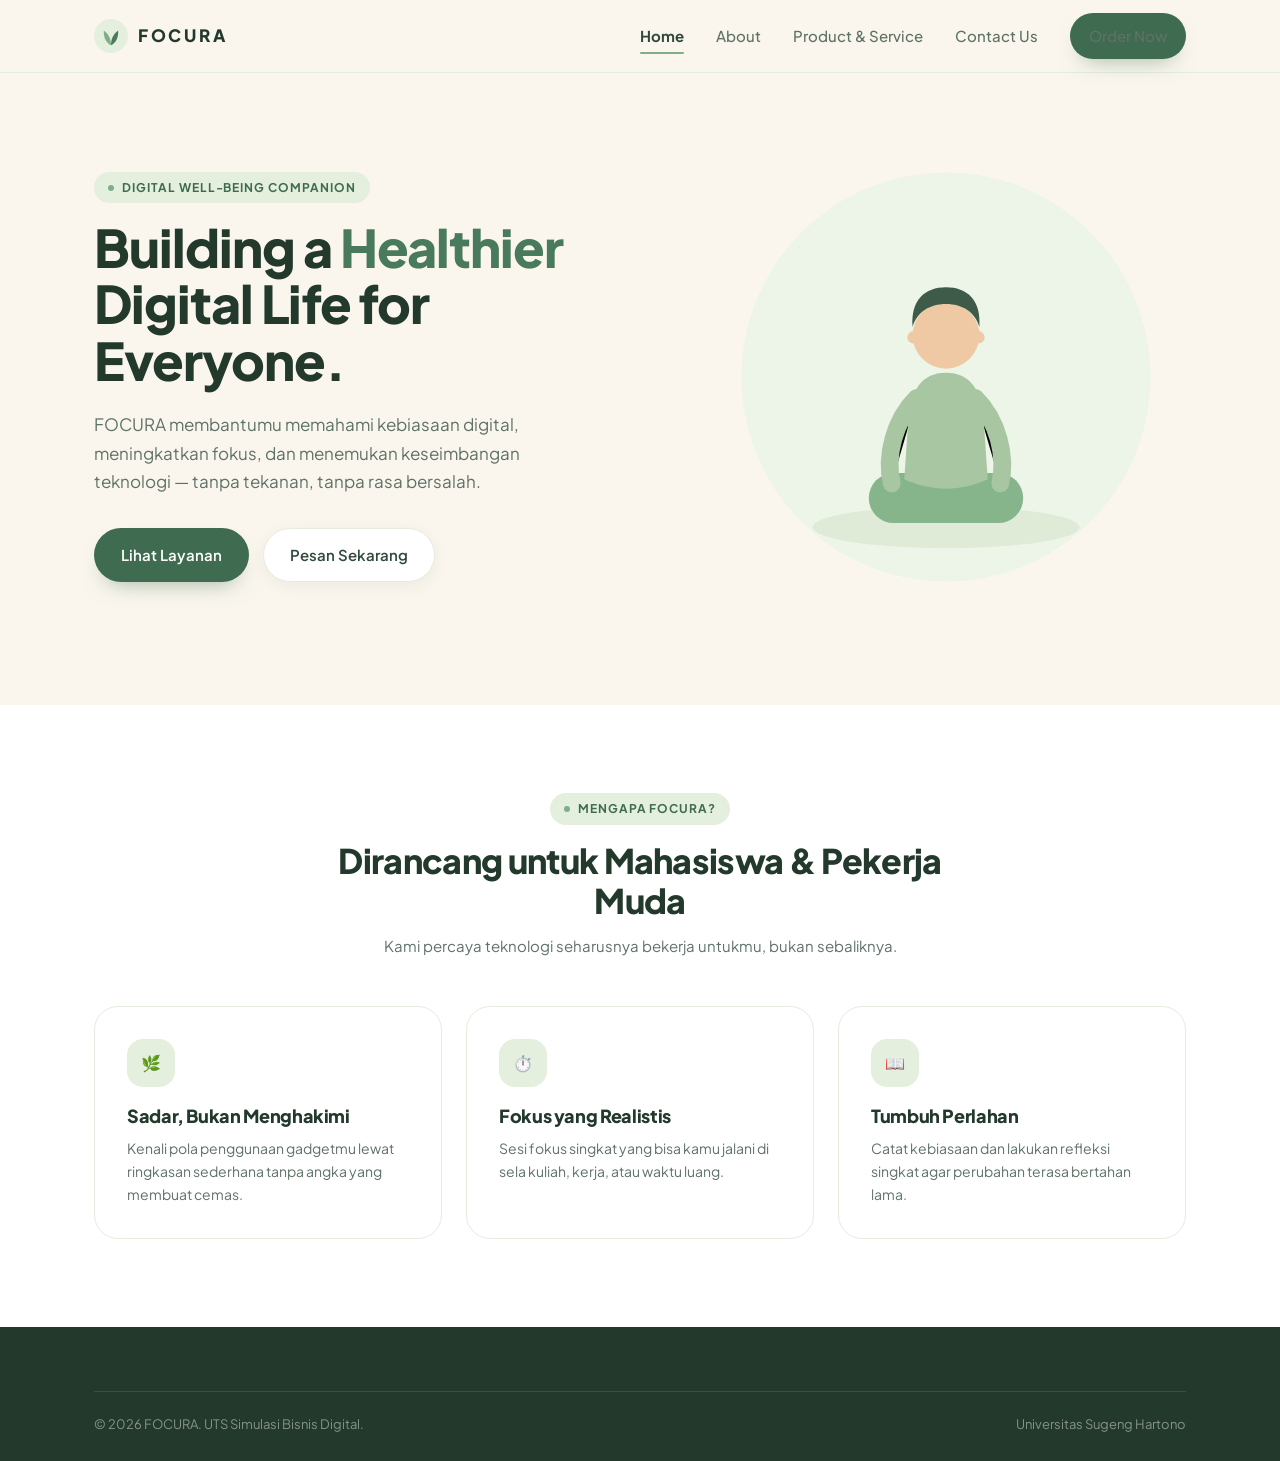
==== commit 0df61cdd: "Change greeting from 'Hello' to 'Goodbye'" ====
--- a/index.html
+++ b/index.html
@@ -1,1678 +1,94 @@
 <!DOCTYPE html>
 <html lang="id">
 <head>
-<meta charset="UTF-8" />
-<meta name="viewport" content="width=1200" />
-<title>FOCURA — Digital Detox Guide</title>
-<meta name="description" content="E-book panduan digital well-being. Beli sekarang, dapat bonus sesi Q&A 20 menit via WhatsApp." />
-
-<link rel="preconnect" href="https://fonts.googleapis.com" />
-<link rel="preconnect" href="https://fonts.gstatic.com" crossorigin />
-<link href="https://fonts.googleapis.com/css2?family=Plus+Jakarta+Sans:wght@400;500;600;700;800&display=swap" rel="stylesheet" />
-
-<style>
-/* ============================================================
-   RESET & TOKENS
-============================================================ */
-*,*::before,*::after{box-sizing:border-box;margin:0;padding:0}
-
-:root{
-  --green-900:#22392C;
-  --green-800:#2F4A3A;
-  --green-700:#3F6B50;
-  --green-600:#4A7A5C;
-  --green-500:#7FAE87;
-  --green-400:#9CC194;
-  --green-300:#B9D4B4;
-  --green-200:#D3E6CE;
-  --green-100:#E4EFDE;
-  --green-50:#F1F7EE;
-  --cream:#FAF6EE;
-  --white:#FFFFFF;
-  --ink:#22332A;
-  --muted:#5F7266;
-  --line:#E5EDE0;
-
-  --shadow-sm:0 4px 16px rgba(34,57,44,.06);
-  --shadow-md:0 18px 40px -18px rgba(34,57,44,.22);
-  --shadow-lg:0 40px 80px -40px rgba(34,57,44,.35);
-
-  --radius-lg:24px;
-  --radius-md:18px;
-  --radius-sm:12px;
-  --nav-h:72px;
-}
-
-html{scroll-behavior:smooth}
-
-body{
-  font-family:'Plus Jakarta Sans',-apple-system,BlinkMacSystemFont,'Segoe UI',sans-serif;
-  background:var(--cream);
-  color:var(--ink);
-  font-size:16px;
-  line-height:1.6;
-  -webkit-font-smoothing:antialiased;
-  overflow-x:hidden;
-  min-width:1024px;
-}
-
-img,svg{display:block;max-width:100%}
-a{color:inherit;text-decoration:none}
-button{font-family:inherit;cursor:pointer;border:none;background:none}
-ul,ol{list-style:none}
-
-::selection{background:var(--green-200);color:var(--green-900)}
-
-/* ============================================================
-   LAYOUT
-============================================================ */
-.container{
-  width:100%;
-  max-width:1140px;
-  margin:0 auto;
-  padding:0 24px;
-}
-
-.section{
-  padding:88px 0;
-  scroll-margin-top:calc(var(--nav-h) + 16px);
-}
-.section--white{background:var(--white)}
-
-.eyebrow{
-  display:inline-flex;
-  align-items:center;
-  gap:8px;
-  padding:6px 14px;
-  border-radius:999px;
-  background:var(--green-100);
-  color:var(--green-700);
-  font-size:12px;
-  font-weight:700;
-  letter-spacing:.08em;
-  text-transform:uppercase;
-  margin-bottom:16px;
-}
-.eyebrow::before{
-  content:'';
-  width:6px;height:6px;
-  border-radius:50%;
-  background:var(--green-500);
-}
-
-h1,h2,h3,h4{line-height:1.2;letter-spacing:-.02em;font-weight:800}
-h2{font-size:34px;color:var(--green-900)}
-h3{font-size:18px;color:var(--green-900)}
-
-.lead{font-size:16px;color:var(--muted);line-height:1.7}
-
-.section-head{
-  max-width:620px;
-  margin-bottom:48px;
-}
-.section-head--center{
-  margin:0 auto 48px;
-  text-align:center;
-}
-.section-head p{margin-top:12px;color:var(--muted);font-size:15px}
-
-/* ============================================================
-   BUTTONS
-============================================================ */
-.btn{
-  display:inline-flex;
-  align-items:center;
-  justify-content:center;
-  gap:9px;
-  font-weight:600;
-  font-size:15px;
-  padding:14px 26px;
-  border-radius:999px;
-  border:1px solid transparent;
-  white-space:nowrap;
-  transition:transform .25s,box-shadow .25s,background .25s,border-color .25s;
-}
-.btn svg{width:18px;height:18px;flex:none}
-
-.btn-primary{
-  background:var(--green-700);
-  color:#fff;
-  box-shadow:0 12px 22px -12px rgba(63,107,80,.85);
-}
-.btn-primary:hover{
-  background:var(--green-800);
-  transform:translateY(-2px);
-  box-shadow:0 18px 30px -14px rgba(63,107,80,.9);
-}
-
-.btn-ghost{
-  background:#fff;
-  color:var(--green-800);
-  border-color:var(--line);
-  box-shadow:var(--shadow-sm);
-}
-.btn-ghost:hover{
-  transform:translateY(-2px);
-  border-color:var(--green-300);
-  box-shadow:var(--shadow-md);
-}
-
-.btn-whatsapp{
-  background:#25D366;
-  color:#fff;
-  box-shadow:0 12px 22px -12px rgba(37,211,102,.6);
-}
-.btn-whatsapp:hover{
-  background:#1FB855;
-  transform:translateY(-2px);
-  box-shadow:0 18px 30px -14px rgba(37,211,102,.7);
-}
-
-.btn-light{
-  background:#fff;
-  color:var(--green-800);
-}
-.btn-light:hover{transform:translateY(-2px);background:#F4FAF1}
-
-.btn-lg{padding:16px 30px;font-size:16px}
-.btn-sm{padding:10px 18px;font-size:14px}
-
-/* ============================================================
-   NAVBAR
-============================================================ */
-.nav{
-  position:sticky;
-  top:0;
-  z-index:100;
-  background:rgba(250,246,238,.9);
-  backdrop-filter:blur(16px);
-  -webkit-backdrop-filter:blur(16px);
-  border-bottom:1px solid transparent;
-  transition:border-color .3s,box-shadow .3s;
-}
-.nav.scrolled{
-  border-bottom-color:var(--line);
-  box-shadow:0 8px 30px -22px rgba(34,57,44,.4);
-}
-
-.nav-inner{
-  display:flex;
-  align-items:center;
-  justify-content:space-between;
-  height:var(--nav-h);
-}
-
-.logo{
-  display:inline-flex;
-  align-items:center;
-  gap:10px;
-}
-.logo-mark{width:34px;height:34px}
-.logo-text{
-  font-weight:800;
-  font-size:17px;
-  letter-spacing:.16em;
-  color:var(--green-900);
-}
-
-.nav-links{
-  display:flex;
-  align-items:center;
-  gap:32px;
-}
-.nav-links a{
-  font-size:15px;
-  font-weight:500;
-  color:var(--muted);
-  position:relative;
-  transition:color .2s;
-}
-.nav-links a::after{
-  content:'';
-  position:absolute;
-  left:0;bottom:-6px;
-  width:0;height:2px;
-  border-radius:2px;
-  background:var(--green-500);
-  transition:width .3s;
-}
-.nav-links a:hover{color:var(--green-800)}
-.nav-links a:hover::after{width:100%}
-.nav-links a.is-active{color:var(--green-800);font-weight:700}
-.nav-links a.is-active::after{width:100%}
-
-/* ============================================================
-   HERO
-============================================================ */
-.hero{
-  position:relative;
-  padding:64px 0 88px;
-  background:var(--cream);
-  overflow:hidden;
-}
-
-.hero-bg{position:absolute;inset:0;pointer-events:none}
-.blob{position:absolute;border-radius:50%;filter:blur(80px);opacity:.5}
-.blob-1{width:520px;height:520px;background:#CFE5C8;top:-200px;right:-160px}
-.blob-2{width:400px;height:400px;background:#F0E4CB;bottom:-180px;left:-160px}
-
-.hero-grid{
-  position:relative;
-  display:grid;
-  grid-template-columns:1.05fr .95fr;
-  gap:64px;
-  align-items:center;
-}
-
-.hero-badge{
-  display:inline-flex;
-  align-items:center;
-  gap:8px;
-  padding:6px 14px 6px 7px;
-  background:rgba(255,255,255,.9);
-  border:1px solid var(--line);
-  border-radius:999px;
-  font-size:13px;
-  font-weight:600;
-  color:var(--green-700);
-  box-shadow:var(--shadow-sm);
-  margin-bottom:24px;
-}
-.hero-badge i{
-  display:grid;
-  place-items:center;
-  width:22px;height:22px;
-  border-radius:50%;
-  background:var(--green-100);
-  font-style:normal;
-  font-size:12px;
-}
-
-.hero h1{
-  font-size:52px;
-  line-height:1.08;
-  color:var(--green-900);
-  margin-bottom:22px;
-}
-.hero h1 .hl{color:var(--green-600)}
-
-.hero p.hero-desc{
-  font-size:17px;
-  color:var(--muted);
-  max-width:500px;
-  margin-bottom:32px;
-  line-height:1.7;
-}
-
-.hero-actions{
-  display:flex;
-  gap:14px;
-  margin-bottom:22px;
-}
-
-.hero-note{
-  display:flex;
-  align-items:center;
-  gap:9px;
-  font-size:13px;
-  color:var(--muted);
-}
-.hero-note svg{width:16px;height:16px;color:var(--green-500);flex:none}
-
-.hero-art{
-  position:relative;
-  width:100%;
-  max-width:480px;
-  margin-left:auto;
-}
-.hero-art > svg{
-  width:100%;
-  height:auto;
-}
-
-.float-card{
-  position:absolute;
-  display:flex;
-  align-items:center;
-  gap:12px;
-  padding:12px 16px;
-  background:#fff;
-  border:1px solid rgba(255,255,255,.9);
-  border-radius:16px;
-  box-shadow:0 24px 48px -24px rgba(34,57,44,.4);
-}
-.fc-1{top:8%;left:-8%}
-.fc-2{bottom:10%;right:-6%}
-
-.ring{
-  position:relative;
-  width:44px;height:44px;
-  flex:none;
-  border-radius:50%;
-  background:conic-gradient(var(--green-600) 0 64%,var(--green-100) 64% 100%);
-  display:grid;
-  place-items:center;
-}
-.ring::after{
-  content:'';
-  position:absolute;
-  inset:5px;
-  background:#fff;
-  border-radius:50%;
-}
-.ring span{
-  position:relative;
-  z-index:1;
-  font-size:12px;
-  font-weight:800;
-  color:var(--green-700);
-}
-
-.fc-text strong{display:block;font-size:14px;color:var(--green-900)}
-.fc-text span{display:block;font-size:12px;color:var(--muted)}
-
-.fc-col .fc-label{display:block;font-size:11px;color:var(--muted);margin-bottom:2px}
-.fc-col strong{
-  display:block;
-  font-size:16px;
-  color:var(--green-900);
-  line-height:1.2;
-  margin-bottom:8px;
-}
-.bars{display:flex;align-items:flex-end;gap:4px;height:22px}
-.bars i{display:block;width:5px;border-radius:3px;background:var(--green-200)}
-.bars i.on{background:var(--green-500)}
-
-/* ============================================================
-   ABOUT
-============================================================ */
-.about-grid{
-  display:grid;
-  grid-template-columns:1fr 1fr;
-  gap:64px;
-  align-items:start;
-  margin-bottom:56px;
-}
-.about-grid h2{max-width:440px}
-
-.value-grid{
-  display:grid;
-  grid-template-columns:repeat(3,1fr);
-  gap:20px;
-}
-.value-card{
-  background:var(--green-50);
-  border:1px solid var(--green-100);
-  border-radius:var(--radius-lg);
-  padding:30px 26px;
-  transition:transform .3s,box-shadow .3s,background .3s;
-}
-.value-card:hover{
-  transform:translateY(-4px);
-  background:#fff;
-  box-shadow:var(--shadow-md);
-}
-.value-icon{
-  width:48px;height:48px;
-  border-radius:16px;
-  background:#fff;
-  color:var(--green-600);
-  display:grid;
-  place-items:center;
-  margin-bottom:18px;
-  box-shadow:var(--shadow-sm);
-}
-.value-icon svg{width:22px;height:22px}
-.value-card h3{margin-bottom:9px}
-.value-card p{font-size:14px;color:var(--muted);line-height:1.65}
-
-/* ============================================================
-   STEPS
-============================================================ */
-.steps{
-  display:grid;
-  grid-template-columns:repeat(3,1fr);
-  gap:22px;
-}
-.step{
-  background:#fff;
-  border:1px solid var(--line);
-  border-radius:var(--radius-lg);
-  padding:32px 26px;
-  transition:transform .3s,box-shadow .3s;
-}
-.step:hover{
-  transform:translateY(-5px);
-  box-shadow:var(--shadow-md);
-}
-.step-num{
-  display:grid;
-  place-items:center;
-  width:52px;height:52px;
-  border-radius:50%;
-  background:var(--green-700);
-  color:#fff;
-  font-weight:800;
-  font-size:16px;
-  margin-bottom:20px;
-  border:4px solid var(--green-50);
-}
-.step h3{margin-bottom:10px}
-.step p{font-size:14px;color:var(--muted);line-height:1.65;margin-bottom:16px}
-.step-list{
-  display:grid;
-  gap:9px;
-  padding-top:16px;
-  border-top:1px dashed var(--green-200);
-}
-.step-list li{
-  display:flex;
-  align-items:flex-start;
-  gap:10px;
-  font-size:13px;
-  color:var(--green-800);
-  line-height:1.5;
-}
-.step-list li svg{width:14px;height:14px;flex:none;margin-top:3px;color:var(--green-500)}
-
-/* ============================================================
-   FEATURES
-============================================================ */
-.feature-grid{
-  display:grid;
-  grid-template-columns:repeat(3,1fr);
-  gap:22px;
-}
-.feature-card{
-  background:#fff;
-  border:1px solid var(--line);
-  border-radius:var(--radius-lg);
-  padding:32px 26px;
-  display:flex;
-  flex-direction:column;
-  transition:transform .3s,box-shadow .3s,border-color .3s;
-}
-.feature-card:hover{
-  transform:translateY(-5px);
-  box-shadow:var(--shadow-md);
-  border-color:var(--green-200);
-}
-.feature-icon{
-  width:52px;height:52px;
-  border-radius:16px;
-  background:var(--green-100);
-  color:var(--green-700);
-  display:grid;
-  place-items:center;
-  margin-bottom:20px;
-}
-.feature-icon svg{width:24px;height:24px}
-.feature-card h3{margin-bottom:10px}
-.feature-card > p{
-  font-size:14px;
-  color:var(--muted);
-  line-height:1.65;
-  margin-bottom:16px;
-}
-.feature-list{
-  display:grid;
-  gap:8px;
-  padding:16px 0;
-  border-top:1px dashed var(--green-200);
-  border-bottom:1px dashed var(--green-200);
-  margin-bottom:18px;
-  flex:1;
-}
-.feature-list li{
-  display:flex;
-  align-items:flex-start;
-  gap:10px;
-  font-size:13px;
-  color:var(--green-800);
-  line-height:1.5;
-}
-.feature-list li svg{width:13px;height:13px;flex:none;margin-top:3px;color:var(--green-500)}
-.feature-tag{
-  display:inline-block;
-  align-self:flex-start;
-  padding:6px 14px;
-  border-radius:999px;
-  background:var(--green-50);
-  color:var(--green-600);
-  font-size:11px;
-  font-weight:700;
-  letter-spacing:.05em;
-  text-transform:uppercase;
-}
-
-/* ============================================================
-   E-BOOK
-============================================================ */
-.ebook-section{
-  background:linear-gradient(180deg,var(--cream) 0%,var(--green-50) 100%);
-}
-.ebook-showcase{
-  display:grid;
-  grid-template-columns:.85fr 1.15fr;
-  gap:72px;
-  align-items:center;
-}
-
-.ebook-visual{
-  position:relative;
-  display:flex;
-  justify-content:center;
-  perspective:1200px;
-}
-.ebook-book{
-  position:relative;
-  width:280px;
-  aspect-ratio:3/4;
-  border-radius:8px 14px 14px 8px;
-  overflow:hidden;
-  box-shadow:
-    0 30px 60px -20px rgba(34,57,44,.5),
-    -6px 0 0 -1px rgba(255,255,255,.6),
-    -10px 0 20px -8px rgba(34,57,44,.3);
-  transform:rotateY(-8deg);
-  transition:transform .6s,box-shadow .6s;
-}
-.ebook-book:hover{
-  transform:rotateY(-3deg) translateY(-6px);
-}
-.ebook-book svg{width:100%;height:100%}
-
-.ebook-flag{
-  position:absolute;
-  top:-10px;
-  right:calc(50% - 160px);
-  z-index:2;
-  padding:8px 14px;
-  background:var(--green-700);
-  color:#fff;
-  font-size:11px;
-  font-weight:800;
-  letter-spacing:.08em;
-  text-transform:uppercase;
-  border-radius:999px;
-  box-shadow:0 12px 24px -10px rgba(63,107,80,.8);
-  transform:rotate(4deg);
-}
-
-.ebook-info h2{
-  font-size:36px;
-  margin-bottom:16px;
-}
-.ebook-info .ebook-sub{
-  font-size:16px;
-  color:var(--muted);
-  line-height:1.7;
-  margin-bottom:24px;
-}
-
-.ebook-highlights{
-  display:grid;
-  gap:12px;
-  margin-bottom:26px;
-}
-.ebook-highlights li{
-  display:flex;
-  align-items:flex-start;
-  gap:12px;
-  font-size:15px;
-  line-height:1.6;
-}
-.ebook-highlights li svg{
-  width:20px;height:20px;
-  flex:none;
-  margin-top:2px;
-  color:var(--green-600);
-}
-
-.ebook-chapters{
-  background:#fff;
-  border:1px solid var(--line);
-  border-radius:var(--radius-md);
-  padding:20px 22px;
-  margin-bottom:26px;
-}
-.ebook-chapters h4{
-  font-size:12px;
-  color:var(--green-700);
-  letter-spacing:.1em;
-  text-transform:uppercase;
-  margin-bottom:14px;
-}
-.ebook-chapters ol{
-  display:grid;
-  grid-template-columns:1fr 1fr;
-  gap:10px 24px;
-}
-.ebook-chapters li{
-  display:flex;
-  align-items:center;
-  gap:10px;
-  font-size:14px;
-  color:var(--ink);
-  line-height:1.4;
-}
-.ebook-chapters li span{
-  display:grid;
-  place-items:center;
-  width:24px;height:24px;
-  flex:none;
-  border-radius:50%;
-  background:var(--green-100);
-  color:var(--green-700);
-  font-size:12px;
-  font-weight:800;
-}
-
-.ebook-buy{
-  display:flex;
-  align-items:center;
-  gap:24px;
-  padding:22px 26px;
-  background:#fff;
-  border:1px solid var(--line);
-  border-radius:var(--radius-lg);
-  box-shadow:var(--shadow-sm);
-}
-.ebook-buy-price{
-  display:flex;
-  flex-direction:column;
-  gap:3px;
-  min-width:130px;
-}
-.ebook-buy-price small{
-  font-size:13px;
-  color:var(--muted);
-}
-.ebook-buy-price small s{opacity:.7}
-.ebook-buy-price strong{
-  font-size:26px;
-  font-weight:800;
-  color:var(--green-800);
-  line-height:1.1;
-}
-.ebook-buy-price strong em{
-  font-style:normal;
-  color:var(--green-600);
-  font-size:15px;
-  font-weight:700;
-}
-.ebook-buy-action{
-  flex:1;
-  display:flex;
-  flex-direction:column;
-  gap:10px;
-}
-.ebook-buy-action .btn{width:100%}
-.ebook-trust{
-  display:flex;
-  align-items:center;
-  gap:6px;
-  justify-content:center;
-  font-size:12px;
-  color:var(--muted);
-}
-.ebook-trust svg{
-  width:14px;height:14px;
-  color:var(--green-500);
-  flex:none;
-}
-
-/* ============================================================
-   BONUS
-============================================================ */
-.bonus-card{
-  position:relative;
-  background:linear-gradient(150deg,#fff 0%,var(--green-50) 100%);
-  border:1px solid var(--green-100);
-  border-radius:32px;
-  padding:56px 52px;
-}
-.bonus-badge{
-  display:inline-flex;
-  align-items:center;
-  gap:8px;
-  padding:8px 16px;
-  background:var(--green-700);
-  color:#fff;
-  border-radius:999px;
-  font-size:12px;
-  font-weight:700;
-  letter-spacing:.05em;
-  text-transform:uppercase;
-  margin-bottom:24px;
-  box-shadow:0 12px 22px -12px rgba(63,107,80,.7);
-}
-
-.bonus-grid{
-  display:grid;
-  grid-template-columns:1.15fr .85fr;
-  gap:64px;
-  align-items:center;
-}
-
-.bonus-content h2{
-  font-size:32px;
-  margin-bottom:16px;
-}
-.bonus-lead{
-  font-size:16px;
-  color:var(--muted);
-  line-height:1.7;
-  margin-bottom:26px;
-}
-.bonus-lead strong{color:var(--green-800)}
-
-.bonus-list{
-  display:grid;
-  gap:18px;
-  margin-bottom:30px;
-}
-.bonus-list li{
-  display:flex;
-  align-items:flex-start;
-  gap:16px;
-}
-.bonus-list-icon{
-  width:44px;height:44px;
-  flex:none;
-  border-radius:14px;
-  background:#fff;
-  color:var(--green-600);
-  display:grid;
-  place-items:center;
-  box-shadow:var(--shadow-sm);
-}
-.bonus-list-icon svg{width:20px;height:20px}
-.bonus-list li strong{
-  display:block;
-  font-size:15px;
-  color:var(--green-900);
-  margin-bottom:4px;
-}
-.bonus-list li p{
-  font-size:14px;
-  color:var(--muted);
-  line-height:1.55;
-}
-
-.bonus-actions{
-  display:flex;
-  flex-direction:column;
-  gap:12px;
-  max-width:480px;
-}
-.bonus-actions .btn{width:100%}
-.bonus-note{
-  font-size:13px;
-  color:var(--muted);
-  text-align:center;
-}
-
-/* Chat mockup */
-.chat{
-  background:#fff;
-  border:1px solid var(--line);
-  border-radius:var(--radius-lg);
-  padding:22px;
-  box-shadow:var(--shadow-lg);
-  max-width:400px;
-  margin:0 auto;
-}
-.chat-head{
-  display:flex;
-  align-items:center;
-  gap:12px;
-  padding-bottom:16px;
-  border-bottom:1px solid var(--line);
-  margin-bottom:18px;
-}
-.chat-avatar{
-  width:44px;height:44px;
-  flex:none;
-  border-radius:50%;
-  background:linear-gradient(140deg,var(--green-600),var(--green-800));
-  color:#fff;
-  display:grid;
-  place-items:center;
-  font-weight:800;
-  font-size:16px;
-}
-.chat-head strong{display:block;font-size:15px;color:var(--green-900)}
-.chat-head small{
-  display:flex;
-  align-items:center;
-  gap:6px;
-  font-size:12px;
-  color:var(--green-600);
-  font-weight:600;
-}
-.chat-head small::before{
-  content:'';
-  width:7px;height:7px;
-  border-radius:50%;
-  background:#5FBF7A;
-}
-.chat-body{display:flex;flex-direction:column;gap:10px}
-.bubble{
-  max-width:88%;
-  padding:11px 15px;
-  font-size:14px;
-  line-height:1.55;
-  border-radius:16px;
-}
-.bubble.in{
-  align-self:flex-start;
-  background:var(--green-50);
-  color:var(--green-900);
-  border-bottom-left-radius:5px;
-}
-.bubble.out{
-  align-self:flex-end;
-  background:var(--green-700);
-  color:#fff;
-  border-bottom-right-radius:5px;
-}
-.chat-foot{
-  display:flex;
-  align-items:center;
-  gap:10px;
-  margin-top:18px;
-  padding-top:16px;
-  border-top:1px solid var(--line);
-  font-size:12px;
-  color:var(--muted);
-}
-.chat-foot svg{width:15px;height:15px;color:var(--green-500);flex:none}
-
-/* ============================================================
-   CTA
-============================================================ */
-.cta-panel{
-  position:relative;
-  background:linear-gradient(150deg,var(--green-800),var(--green-900));
-  border-radius:32px;
-  padding:64px 48px;
-  color:#fff;
-  text-align:center;
-  overflow:hidden;
-}
-.cta-panel::before{
-  content:'';
-  position:absolute;
-  top:-200px;right:-120px;
-  width:400px;height:400px;
-  border-radius:50%;
-  background:radial-gradient(circle,rgba(185,212,180,.35),transparent 70%);
-}
-.cta-inner{position:relative;z-index:1}
-.cta-panel h2{
-  color:#fff;
-  font-size:34px;
-  max-width:620px;
-  margin:0 auto 16px;
-}
-.cta-panel p{
-  color:rgba(255,255,255,.8);
-  max-width:520px;
-  margin:0 auto 28px;
-  font-size:16px;
-  line-height:1.7;
-}
-.cta-actions{
-  display:flex;
-  gap:14px;
-  justify-content:center;
-}
-
-/* ============================================================
-   FOOTER
-============================================================ */
-.footer{
-  background:var(--green-900);
-  color:rgba(255,255,255,.7);
-  padding:64px 0 0;
-}
-.footer-grid{
-  display:grid;
-  grid-template-columns:1.6fr 1fr 1fr;
-  gap:56px;
-  padding-bottom:44px;
-}
-.footer .logo-text{color:#fff}
-.footer .logo-mark circle{fill:rgba(255,255,255,.12)}
-.footer-desc{
-  margin-top:18px;
-  font-size:14px;
-  line-height:1.7;
-  max-width:320px;
-  color:rgba(255,255,255,.6);
-}
-.footer h4{
-  color:#fff;
-  font-size:13px;
-  letter-spacing:.12em;
-  text-transform:uppercase;
-  margin-bottom:18px;
-}
-.footer ul{display:grid;gap:11px}
-.footer ul a{
-  font-size:14px;
-  color:rgba(255,255,255,.65);
-  transition:color .2s;
-}
-.footer ul a:hover{color:#fff}
-.footer-contact{
-  display:inline-flex;
-  align-items:center;
-  gap:10px;
-  font-size:14px;
-  color:rgba(255,255,255,.75);
-  transition:color .2s;
-}
-.footer-contact:hover{color:#fff}
-.footer-contact svg{width:16px;height:16px;color:var(--green-400);flex:none}
-
-.socials{display:flex;gap:10px;margin-top:22px}
-.socials a{
-  width:38px;height:38px;
-  border-radius:11px;
-  display:grid;
-  place-items:center;
-  background:rgba(255,255,255,.07);
-  color:rgba(255,255,255,.8);
-  transition:background .25s,transform .25s,color .25s;
-}
-.socials a:hover{
-  background:var(--green-600);
-  color:#fff;
-  transform:translateY(-3px);
-}
-.socials svg{width:17px;height:17px}
-
-.footer-bottom{
-  border-top:1px solid rgba(255,255,255,.1);
-  padding:22px 0 26px;
-  display:flex;
-  justify-content:space-between;
-  align-items:center;
-  font-size:13px;
-  color:rgba(255,255,255,.45);
-}
-
-/* ============================================================
-   REVEAL ANIMATION
-============================================================ */
-[data-reveal]{
-  opacity:0;
-  transform:translateY(22px);
-  transition:opacity .7s ease,transform .7s ease;
-}
-[data-reveal].in{
-  opacity:1;
-  transform:none;
-}
-</style>
+<meta charset="UTF-8">
+<meta name="viewport" content="width=1200">
+<title>FOCURA — Home</title>
+<link href="https://fonts.googleapis.com/css2?family=Plus+Jakarta+Sans:wght@400;500;600;700;800&display=swap" rel="stylesheet">
+<link rel="stylesheet" href="style.css">
 </head>
-
 <body>
 
-<!-- NAVBAR -->
-<header class="nav" id="nav">
+<header class="nav">
   <div class="container nav-inner">
-    <a href="#" class="logo">
-      <svg class="logo-mark" viewBox="0 0 40 40" xmlns="http://www.w3.org/2000/svg">
-        <circle cx="20" cy="20" r="20" fill="#E4EFDE"/>
-        <path d="M20 31C20 23.5 22.4 17.8 28.5 13.5C28.8 21.6 26.2 27.6 20 31Z" fill="#4A7A5C"/>
-        <path d="M20 31C20 23.5 17.6 17.8 11.5 13.5C11.2 21.6 13.8 27.6 20 31Z" fill="#7FAE87"/>
-        <path d="M20 33V20" stroke="#22392C" stroke-width="1.6" stroke-linecap="round" opacity=".55"/>
-      </svg>
+    <a href="index.html" class="logo">
+      <svg class="logo-mark" viewBox="0 0 40 40"><circle cx="20" cy="20" r="20" fill="#E4EFDE"/><path d="M20 31C20 23.5 22.4 17.8 28.5 13.5C28.8 21.6 26.2 27.6 20 31Z" fill="#4A7A5C"/><path d="M20 31C20 23.5 17.6 17.8 11.5 13.5C11.2 21.6 13.8 27.6 20 31Z" fill="#7FAE87"/></svg>
       <span class="logo-text">FOCURA</span>
     </a>
-
-    <nav class="nav-links" id="navLinks">
-      <a href="#about">About</a>
-      <a href="#how">How It Works</a>
-      <a href="#features">Features</a>
-      <a href="#ebook">E-Book</a>
-      <a href="#bonus">Bonus</a>
+    <nav class="nav-links">
+      <a href="index.html">Home</a>
+      <a href="about.html">About</a>
+      <a href="products.html">Product & Service</a>
+      <a href="contact.html">Contact Us</a>
+      <a href="order.html" class="btn btn-primary btn-sm">Order Now</a>
     </nav>
   </div>
 </header>
 
-<main>
-
-<!-- HERO -->
 <section class="hero">
-  <div class="hero-bg">
-    <span class="blob blob-1"></span>
-    <span class="blob blob-2"></span>
-  </div>
-
   <div class="container hero-grid">
-    <div class="hero-copy" data-reveal>
-      <span class="hero-badge"><i>🌿</i> Digital Well-being Companion</span>
-
-      <h1>Bangun kebiasaan digital yang <span class="hl">lebih sehat</span> — tanpa rasa bersalah.</h1>
-
-      <p class="hero-desc">
-        FOCURA membantumu memahami pola penggunaan gadget, meningkatkan fokus,
-        dan menemukan keseimbangan teknologi. Mulai dari satu e-book praktis
-        yang bisa kamu baca hari ini.
-      </p>
-
+    <div>
+      <span class="eyebrow">Digital Well-being Companion</span>
+      <h1>Building a <span class="hl">Healthier</span> Digital Life for Everyone.</h1>
+      <p class="hero-desc">FOCURA membantumu memahami kebiasaan digital, meningkatkan fokus, dan menemukan keseimbangan teknologi — tanpa tekanan, tanpa rasa bersalah.</p>
       <div class="hero-actions">
-        <a href="#ebook" class="btn btn-primary">
-          Dapatkan E-Book
-          <svg viewBox="0 0 24 24" fill="none" stroke="currentColor" stroke-width="2" stroke-linecap="round" stroke-linejoin="round"><path d="M5 12h14M13 6l6 6-6 6"/></svg>
-        </a>
-        <a href="#bonus" class="btn btn-ghost">
-          <svg viewBox="0 0 24 24" fill="none" stroke="currentColor" stroke-width="1.9" stroke-linecap="round" stroke-linejoin="round"><path d="M20 12v9H4v-9M2 7h20v5H2zM12 21V7"/></svg>
-          Lihat Bonus
-        </a>
+        <a href="products.html" class="btn btn-primary">Lihat Layanan</a>
+        <a href="order.html" class="btn btn-ghost">Pesan Sekarang</a>
       </div>
-
-      <p class="hero-note">
-        <svg viewBox="0 0 24 24" fill="none" stroke="currentColor" stroke-width="2" stroke-linecap="round" stroke-linejoin="round"><path d="M20 6 9 17l-5-5"/></svg>
-        Bonus Q&amp;A 20 menit · Kirim instan · Rp 49.000
-      </p>
     </div>
-
-    <div class="hero-art" data-reveal>
-      <svg viewBox="0 0 460 460" xmlns="http://www.w3.org/2000/svg">
+    <div class="hero-art">
+      <svg viewBox="0 0 460 460">
         <circle cx="230" cy="230" r="196" fill="#EDF4E8"/>
-        <circle cx="230" cy="230" r="196" stroke="#D6E6CF" stroke-width="1.5" stroke-dasharray="6 11"/>
-        <path d="M96 372c-5-26 7-46 30-54 2 26-8 46-30 54z" fill="#9CC194"/>
-        <path d="M104 374c-14-18-14-38-2-54 12 16 14 36 2 54z" fill="#B9D4B4"/>
-        <path d="M364 372c5-26-7-46-30-54-2 26 8 46 30 54z" fill="#9CC194"/>
-        <path d="M356 374c14-18 14-38 2-54-12 16-14 36-2 54z" fill="#D3E6CE"/>
         <ellipse cx="230" cy="374" rx="128" ry="20" fill="#DFEBD6"/>
         <rect x="156" y="322" width="148" height="48" rx="24" fill="#86B58C"/>
-        <ellipse cx="198" cy="334" rx="25" ry="11" fill="#7FAE87"/>
-        <ellipse cx="262" cy="334" rx="25" ry="11" fill="#7FAE87"/>
         <path d="M202 250c-22 22-30 56-24 82" stroke="#A8C6A1" stroke-width="17" stroke-linecap="round"/>
         <path d="M258 250c22 22 30 56 24 82" stroke="#A8C6A1" stroke-width="17" stroke-linecap="round"/>
         <path d="M230 226c-24 0-34 18-36 44l-4 58c26 12 54 12 80 0l-4-58c-2-26-12-44-36-44z" fill="#A8C6A1"/>
-        <circle cx="178" cy="334" r="10" fill="#EFC9A4"/>
-        <circle cx="282" cy="334" r="10" fill="#EFC9A4"/>
-        <rect x="221" y="204" width="18" height="28" rx="9" fill="#E3B892"/>
         <circle cx="199" cy="192" r="6" fill="#EFC9A4"/>
         <circle cx="261" cy="192" r="6" fill="#EFC9A4"/>
         <circle cx="230" cy="190" r="32" fill="#EFC9A4"/>
         <path d="M198 182c-2-26 12-38 32-38s34 12 32 38c-4-14-16-22-32-22s-28 8-32 22z" fill="#3E5A48"/>
-        <path d="M214 190q5 5 10 0" stroke="#3E5A48" stroke-width="2.6" stroke-linecap="round" fill="none"/>
-        <path d="M236 190q5 5 10 0" stroke="#3E5A48" stroke-width="2.6" stroke-linecap="round" fill="none"/>
-        <path d="M222 205q8 7 16 0" stroke="#3E5A48" stroke-width="2.6" stroke-linecap="round" fill="none"/>
-        <ellipse cx="209" cy="201" rx="6" ry="4" fill="#E9A98F" opacity=".35"/>
-        <ellipse cx="251" cy="201" rx="6" ry="4" fill="#E9A98F" opacity=".35"/>
       </svg>
+    </div>
+  </div>
+</section>
 
-      <div class="float-card fc-1">
-        <div class="ring"><span>25</span></div>
-        <div class="fc-text">
-          <strong>Focus Session</strong>
-          <span>Deep work · 25 min</span>
-        </div>
+<section class="section section--white">
+  <div class="container">
+    <div class="section-head section-head--center">
+      <span class="eyebrow">Mengapa FOCURA?</span>
+      <h2>Dirancang untuk Mahasiswa & Pekerja Muda</h2>
+      <p>Kami percaya teknologi seharusnya bekerja untukmu, bukan sebaliknya.</p>
+    </div>
+    <div class="grid-3">
+      <div class="card">
+        <div class="card-icon">🌿</div>
+        <h3>Sadar, Bukan Menghakimi</h3>
+        <p>Kenali pola penggunaan gadgetmu lewat ringkasan sederhana tanpa angka yang membuat cemas.</p>
       </div>
-
-      <div class="float-card fc-2">
-        <div class="fc-col">
-          <span class="fc-label">Screen time today</span>
-          <strong>2h 14m</strong>
-          <div class="bars">
-            <i style="height:38%"></i><i class="on" style="height:72%"></i>
-            <i style="height:52%"></i><i class="on" style="height:88%"></i>
-            <i style="height:44%"></i><i class="on" style="height:64%"></i>
-            <i style="height:30%"></i>
-          </div>
-        </div>
+      <div class="card">
+        <div class="card-icon">⏱️</div>
+        <h3>Fokus yang Realistis</h3>
+        <p>Sesi fokus singkat yang bisa kamu jalani di sela kuliah, kerja, atau waktu luang.</p>
+      </div>
+      <div class="card">
+        <div class="card-icon">📖</div>
+        <h3>Tumbuh Perlahan</h3>
+        <p>Catat kebiasaan dan lakukan refleksi singkat agar perubahan terasa bertahan lama.</p>
       </div>
     </div>
   </div>
 </section>
 
-<!-- ABOUT -->
-<section class="section section--white" id="about">
-  <div class="container">
-    <div class="about-grid">
-      <div data-reveal>
-        <span class="eyebrow">About FOCURA</span>
-        <h2>Teman sederhana untuk kebiasaan digital yang lebih sehat.</h2>
-      </div>
-      <div data-reveal>
-        <p class="lead">
-          FOCURA membantumu memahami kebiasaan digital, meningkatkan fokus, dan
-          membangun rutinitas yang lebih sehat — tanpa membuatmu merasa terbebani.
-        </p>
-        <p class="lead" style="margin-top:14px">
-          Pendekatannya lembut: mengamati dulu, memperbaiki sedikit demi sedikit,
-          lalu merayakan kemajuan kecil yang konsisten.
-        </p>
-      </div>
-    </div>
-
-    <div class="value-grid">
-      <article class="value-card" data-reveal>
-        <div class="value-icon">
-          <svg viewBox="0 0 24 24" fill="none" stroke="currentColor" stroke-width="1.8" stroke-linecap="round" stroke-linejoin="round">
-            <path d="M12 21c0-6 2.5-10 8-12-.4 7-3 11-8 12Z"/>
-            <path d="M12 21c0-6-2.5-10-8-12 .4 7 3 11 8 12Z"/>
-            <path d="M12 21V9"/>
-          </svg>
-        </div>
-        <h3>Sadar, bukan menghakimi</h3>
-        <p>Kenali pola penggunaan gadgetmu lewat ringkasan sederhana — tanpa angka yang membuat cemas.</p>
-      </article>
-      <article class="value-card" data-reveal>
-        <div class="value-icon">
-          <svg viewBox="0 0 24 24" fill="none" stroke="currentColor" stroke-width="1.8" stroke-linecap="round" stroke-linejoin="round">
-            <circle cx="12" cy="12" r="9"/><circle cx="12" cy="12" r="4"/><path d="M12 12h9"/>
-          </svg>
-        </div>
-        <h3>Fokus yang realistis</h3>
-        <p>Sesi fokus singkat yang bisa kamu jalani di sela kuliah, kerja, atau waktu luang.</p>
-      </article>
-      <article class="value-card" data-reveal>
-        <div class="value-icon">
-          <svg viewBox="0 0 24 24" fill="none" stroke="currentColor" stroke-width="1.8" stroke-linecap="round" stroke-linejoin="round">
-            <path d="M4 19V7a3 3 0 0 1 3-3h13v13H7a3 3 0 0 0-3 3Z"/>
-            <path d="M8 8h8M8 12h5"/>
-          </svg>
-        </div>
-        <h3>Tumbuh perlahan</h3>
-        <p>Catat kebiasaan dan lakukan refleksi singkat agar perubahan terasa bertahan lama.</p>
-      </article>
-    </div>
-  </div>
-</section>
-
-<!-- HOW IT WORKS -->
-<section class="section" id="how">
-  <div class="container">
-    <div class="section-head section-head--center" data-reveal>
-      <span class="eyebrow">How It Works</span>
-      <h2>Tiga langkah sederhana menuju digital life yang lebih seimbang</h2>
-      <p>Tanpa proses rumit. Cukup mulai dari hal kecil, lalu biarkan kebiasaan itu tumbuh.</p>
-    </div>
-
-    <div class="steps">
-      <article class="step" data-reveal>
-        <span class="step-num">01</span>
-        <h3>Understand Your Habits</h3>
-        <p>Lihat gambaran sederhana tentang kapan dan bagaimana kamu menggunakan perangkat.</p>
-        <ul class="step-list">
-          <li><svg viewBox="0 0 24 24" fill="none" stroke="currentColor" stroke-width="2.4" stroke-linecap="round" stroke-linejoin="round"><path d="M20 6 9 17l-5-5"/></svg>Ringkasan screen time harian</li>
-          <li><svg viewBox="0 0 24 24" fill="none" stroke="currentColor" stroke-width="2.4" stroke-linecap="round" stroke-linejoin="round"><path d="M20 6 9 17l-5-5"/></svg>Menandai waktu rawan distraksi</li>
-          <li><svg viewBox="0 0 24 24" fill="none" stroke="currentColor" stroke-width="2.4" stroke-linecap="round" stroke-linejoin="round"><path d="M20 6 9 17l-5-5"/></svg>Insight yang mudah dipahami</li>
-        </ul>
-      </article>
-
-      <article class="step" data-reveal>
-        <span class="step-num">02</span>
-        <h3>Build Your Focus</h3>
-        <p>Mulai sesi fokus singkat dengan pengaturan waktu fokus dan istirahat yang mudah.</p>
-        <ul class="step-list">
-          <li><svg viewBox="0 0 24 24" fill="none" stroke="currentColor" stroke-width="2.4" stroke-linecap="round" stroke-linejoin="round"><path d="M20 6 9 17l-5-5"/></svg>Timer fokus 25 menit + jeda 5 menit</li>
-          <li><svg viewBox="0 0 24 24" fill="none" stroke="currentColor" stroke-width="2.4" stroke-linecap="round" stroke-linejoin="round"><path d="M20 6 9 17l-5-5"/></svg>Satu sesi, satu tugas</li>
-          <li><svg viewBox="0 0 24 24" fill="none" stroke="currentColor" stroke-width="2.4" stroke-linecap="round" stroke-linejoin="round"><path d="M20 6 9 17l-5-5"/></svg>Bisa kapan saja, di sela kesibukan</li>
-        </ul>
-      </article>
-
-      <article class="step" data-reveal>
-        <span class="step-num">03</span>
-        <h3>Reflect and Grow</h3>
-        <p>Tulis refleksi singkat dan catat kebiasaanmu agar setiap langkah kecil terasa berarti.</p>
-        <ul class="step-list">
-          <li><svg viewBox="0 0 24 24" fill="none" stroke="currentColor" stroke-width="2.4" stroke-linecap="round" stroke-linejoin="round"><path d="M20 6 9 17l-5-5"/></svg>Jurnal refleksi 1 menit di akhir hari</li>
-          <li><svg viewBox="0 0 24 24" fill="none" stroke="currentColor" stroke-width="2.4" stroke-linecap="round" stroke-linejoin="round"><path d="M20 6 9 17l-5-5"/></svg>Checklist kebiasaan digital harian</li>
-          <li><svg viewBox="0 0 24 24" fill="none" stroke="currentColor" stroke-width="2.4" stroke-linecap="round" stroke-linejoin="round"><path d="M20 6 9 17l-5-5"/></svg>Progres mingguan untuk konsistensi</li>
-        </ul>
-      </article>
-    </div>
-  </div>
-</section>
-
-<!-- FEATURES -->
-<section class="section section--white" id="features">
-  <div class="container">
-    <div class="section-head" data-reveal>
-      <span class="eyebrow">Main Features</span>
-      <h2>Fitur dasar yang benar-benar kamu butuhkan</h2>
-      <p>Dirancang ringan dan fokus pada hal yang paling berdampak untuk kebiasaan digitalmu.</p>
-    </div>
-
-    <div class="feature-grid">
-      <article class="feature-card" data-reveal>
-        <div class="feature-icon">
-          <svg viewBox="0 0 24 24" fill="none" stroke="currentColor" stroke-width="1.8" stroke-linecap="round" stroke-linejoin="round">
-            <circle cx="12" cy="13" r="8"/><path d="M12 9v4l2.5 2.5"/><path d="M9 2h6"/>
-          </svg>
-        </div>
-        <h3>Focus Session</h3>
-        <p>Timer sederhana untuk fokus tanpa gangguan notifikasi, lalu ambil jeda yang cukup.</p>
-        <ul class="feature-list">
-          <li><svg viewBox="0 0 24 24" fill="none" stroke="currentColor" stroke-width="2.4" stroke-linecap="round" stroke-linejoin="round"><path d="M20 6 9 17l-5-5"/></svg>Timer fokus &amp; istirahat siap pakai</li>
-          <li><svg viewBox="0 0 24 24" fill="none" stroke="currentColor" stroke-width="2.4" stroke-linecap="round" stroke-linejoin="round"><path d="M20 6 9 17l-5-5"/></svg>Pengingat jeda agar mata tidak lelah</li>
-          <li><svg viewBox="0 0 24 24" fill="none" stroke="currentColor" stroke-width="2.4" stroke-linecap="round" stroke-linejoin="round"><path d="M20 6 9 17l-5-5"/></svg>Cocok untuk belajar atau bekerja</li>
-        </ul>
-        <span class="feature-tag">Timer fokus</span>
-      </article>
-
-      <article class="feature-card" data-reveal>
-        <div class="feature-icon">
-          <svg viewBox="0 0 24 24" fill="none" stroke="currentColor" stroke-width="1.8" stroke-linecap="round" stroke-linejoin="round">
-            <rect x="3" y="4" width="18" height="16" rx="4"/><path d="M8 15v-3M12 15V9M16 15v-5"/>
-          </svg>
-        </div>
-        <h3>Digital Well-being Dashboard</h3>
-        <p>Ringkasan sederhana kebiasaan penggunaan perangkatmu — tanpa data yang membingungkan.</p>
-        <ul class="feature-list">
-          <li><svg viewBox="0 0 24 24" fill="none" stroke="currentColor" stroke-width="2.4" stroke-linecap="round" stroke-linejoin="round"><path d="M20 6 9 17l-5-5"/></svg>Ringkasan screen time harian</li>
-          <li><svg viewBox="0 0 24 24" fill="none" stroke="currentColor" stroke-width="2.4" stroke-linecap="round" stroke-linejoin="round"><path d="M20 6 9 17l-5-5"/></svg>Insight kebiasaan yang mudah dibaca</li>
-          <li><svg viewBox="0 0 24 24" fill="none" stroke="currentColor" stroke-width="2.4" stroke-linecap="round" stroke-linejoin="round"><path d="M20 6 9 17l-5-5"/></svg>Fokus pada pola, bukan angka</li>
-        </ul>
-        <span class="feature-tag">Ringkasan kebiasaan</span>
-      </article>
-
-      <article class="feature-card" data-reveal>
-        <div class="feature-icon">
-          <svg viewBox="0 0 24 24" fill="none" stroke="currentColor" stroke-width="1.8" stroke-linecap="round" stroke-linejoin="round">
-            <path d="M5 4a2 2 0 0 1 2-2h11v18H7a2 2 0 0 0-2 2V4Z"/><path d="M9 7h6M9 11h4"/>
-          </svg>
-        </div>
-        <h3>Habit &amp; Reflection</h3>
-        <p>Catat kebiasaan harian dan tulis refleksi singkat. Membantu melihat kemajuan langkahmu.</p>
-        <ul class="feature-list">
-          <li><svg viewBox="0 0 24 24" fill="none" stroke="currentColor" stroke-width="2.4" stroke-linecap="round" stroke-linejoin="round"><path d="M20 6 9 17l-5-5"/></svg>Checklist kebiasaan digital harian</li>
-          <li><svg viewBox="0 0 24 24" fill="none" stroke="currentColor" stroke-width="2.4" stroke-linecap="round" stroke-linejoin="round"><path d="M20 6 9 17l-5-5"/></svg>Jurnal refleksi singkat 1 menit</li>
-          <li><svg viewBox="0 0 24 24" fill="none" stroke="currentColor" stroke-width="2.4" stroke-linecap="round" stroke-linejoin="round"><path d="M20 6 9 17l-5-5"/></svg>Riwayat progres untuk konsistensi</li>
-        </ul>
-        <span class="feature-tag">Catatan &amp; refleksi</span>
-      </article>
-    </div>
-  </div>
-</section>
-
-<!-- E-BOOK -->
-<section class="section ebook-section" id="ebook">
-  <div class="container">
-    <div class="section-head section-head--center" data-reveal>
-      <span class="eyebrow">E-Book FOCURA</span>
-      <h2>Panduan digital well-being yang bisa kamu praktikkan hari ini</h2>
-      <p>Satu e-book, banyak perubahan kecil yang nyata. Dibuat ringkas &amp; aplikatif.</p>
-    </div>
-
-    <div class="ebook-showcase">
-      <div class="ebook-visual" data-reveal>
-        <span class="ebook-flag">Edisi 2025</span>
-        <div class="ebook-book">
-          <svg viewBox="0 0 300 400" xmlns="http://www.w3.org/2000/svg">
-            <defs>
-              <linearGradient id="ebookBg" x1="0" y1="0" x2="1" y2="1">
-                <stop offset="0%" stop-color="#4A7A5C"/>
-                <stop offset="100%" stop-color="#22392C"/>
-              </linearGradient>
-              <linearGradient id="ebookAccent" x1="0" y1="0" x2="0" y2="1">
-                <stop offset="0%" stop-color="#B9D4B4"/>
-                <stop offset="100%" stop-color="#7FAE87"/>
-              </linearGradient>
-            </defs>
-            <rect width="300" height="400" fill="url(#ebookBg)"/>
-            <circle cx="240" cy="70" r="130" fill="#9CC194" opacity=".15"/>
-            <circle cx="50" cy="340" r="100" fill="#B9D4B4" opacity=".12"/>
-            <g opacity=".85">
-              <path d="M150 320c-14-38 4-70 40-82 4 38-12 72-40 82z" fill="url(#ebookAccent)"/>
-              <path d="M150 320c-14-38-32-62-68-72 6 36 28 62 68 72z" fill="#9CC194" opacity=".85"/>
-              <path d="M150 326V232" stroke="#E4EFDE" stroke-width="1.8" stroke-linecap="round" opacity=".6"/>
-            </g>
-            <text x="30" y="56" fill="#E4EFDE" font-family="Plus Jakarta Sans, sans-serif" font-size="10" font-weight="700" letter-spacing="3.5">FOCURA PUBLISHING</text>
-            <text x="30" y="132" fill="#fff" font-family="Plus Jakarta Sans, sans-serif" font-size="30" font-weight="800">Digital</text>
-            <text x="30" y="166" fill="#fff" font-family="Plus Jakarta Sans, sans-serif" font-size="30" font-weight="800">Detox</text>
-            <text x="30" y="200" fill="#B9D4B4" font-family="Plus Jakarta Sans, sans-serif" font-size="30" font-weight="800">Guide</text>
-            <rect x="30" y="220" width="44" height="3" rx="1.5" fill="#B9D4B4"/>
-            <text x="30" y="252" fill="#D3E6CE" font-family="Plus Jakarta Sans, sans-serif" font-size="11" font-weight="500">7 langkah mengurangi</text>
-            <text x="30" y="270" fill="#D3E6CE" font-family="Plus Jakarta Sans, sans-serif" font-size="11" font-weight="500">screen time berlebih —</text>
-            <text x="30" y="288" fill="#D3E6CE" font-family="Plus Jakarta Sans, sans-serif" font-size="11" font-weight="500">tanpa rasa bersalah.</text>
-            <text x="30" y="378" fill="#B9D4B4" font-family="Plus Jakarta Sans, sans-serif" font-size="9" font-weight="600" letter-spacing="2.5">42 HALAMAN · PDF</text>
-          </svg>
-        </div>
-      </div>
-
-      <div class="ebook-info" data-reveal>
-        <span class="eyebrow">E-Book Panduan</span>
-        <h2>Digital Detox Guide</h2>
-
-        <p class="ebook-sub">
-          Panduan 7 langkah praktis untuk mengurangi screen time berlebih —
-          tanpa harus lepas dari teknologi. Cocok untuk mahasiswa &amp; pekerja
-          muda yang ingin fokus kembali.
-        </p>
-
-        <ul class="ebook-highlights">
-          <li>
-            <svg viewBox="0 0 24 24" fill="none" stroke="currentColor" stroke-width="2" stroke-linecap="round" stroke-linejoin="round"><circle cx="12" cy="12" r="9"/><path d="m8.5 12.5 2.5 2.5 4.5-5"/></svg>
-            Bahasa ringan &amp; mudah dipraktikkan — tidak menggurui
-          </li>
-          <li>
-            <svg viewBox="0 0 24 24" fill="none" stroke="currentColor" stroke-width="2" stroke-linecap="round" stroke-linejoin="round"><circle cx="12" cy="12" r="9"/><path d="m8.5 12.5 2.5 2.5 4.5-5"/></svg>
-            Ada latihan refleksi + checklist di setiap bab
-          </li>
-          <li>
-            <svg viewBox="0 0 24 24" fill="none" stroke="currentColor" stroke-width="2" stroke-linecap="round" stroke-linejoin="round"><circle cx="12" cy="12" r="9"/><path d="m8.5 12.5 2.5 2.5 4.5-5"/></svg>
-            Bisa dibaca dalam 1 duduk, langsung bisa diterapkan
-          </li>
-        </ul>
-
-        <div class="ebook-chapters">
-          <h4>Isi E-Book</h4>
-          <ol>
-            <li><span>1</span>Kenali pola digitalmu</li>
-            <li><span>2</span>Rapikan notifikasi</li>
-            <li><span>3</span>Sesi fokus 25 menit</li>
-            <li><span>4</span>Rutinitas pagi tanpa HP</li>
-            <li><span>5</span>Jeda sadar siang hari</li>
-            <li><span>6</span>Malam lebih tenang</li>
-            <li><span>7</span>Refleksi mingguan</li>
-            <li><span>+</span>Bonus: 30 checklist</li>
-          </ol>
-        </div>
-
-        <div class="ebook-buy">
-          <div class="ebook-buy-price">
-            <small><s>Rp 79.000</s> Harga perkenalan</small>
-            <strong><em>Rp</em> 49.000</strong>
-          </div>
-          <div class="ebook-buy-action">
-            <a class="btn btn-primary btn-lg"
-               href="https://wa.me/6289512707276?text=Halo%20FOCURA%2C%20saya%20ingin%20membeli%20e-book%20Digital%20Detox%20Guide."
-               target="_blank" rel="noopener">
-              <svg viewBox="0 0 24 24" fill="none" stroke="currentColor" stroke-width="1.9" stroke-linecap="round" stroke-linejoin="round">
-                <path d="M6 2 3 6v14a2 2 0 0 0 2 2h14a2 2 0 0 0 2-2V6l-3-4Z"/>
-                <path d="M3 6h18M16 10a4 4 0 0 1-8 0"/>
-              </svg>
-              Beli via WhatsApp
-            </a>
-            <p class="ebook-trust">
-              <svg viewBox="0 0 24 24" fill="none" stroke="currentColor" stroke-width="2" stroke-linecap="round" stroke-linejoin="round">
-                <path d="M12 2 4 6v6c0 5 3.4 9.4 8 10 4.6-.6 8-5 8-10V6l-8-4Z"/>
-                <path d="m9 12 2 2 4-4"/>
-              </svg>
-              Kirim instan · Bonus Q&amp;A 20 menit
-            </p>
-          </div>
-        </div>
-      </div>
-    </div>
-  </div>
-</section>
-
-<!-- BONUS -->
-<section class="section section--white" id="bonus">
-  <div class="container">
-    <div class="bonus-card" data-reveal>
-      <div class="bonus-badge">🎁 Bonus untuk Pembeli E-Book</div>
-
-      <div class="bonus-grid">
-        <div class="bonus-content">
-          <h2>Dapat sesi Q&amp;A gratis 20 menit via WhatsApp</h2>
-          <p class="bonus-lead">
-            Setelah beli e-book, kamu dapat <strong>sesi tanya-jawab personal 20 menit</strong>
-            lewat WhatsApp. Bukan konsultasi formal — cukup ngobrol santai untuk
-            membahas kondisi kebiasaan digitalmu &amp; menyusun langkah awal.
-          </p>
-
-          <ul class="bonus-list">
-            <li>
-              <div class="bonus-list-icon">
-                <svg viewBox="0 0 24 24" fill="none" stroke="currentColor" stroke-width="2" stroke-linecap="round" stroke-linejoin="round">
-                  <path d="M21 11.5a8.4 8.4 0 0 1-9 8.4 9 9 0 0 1-3.9-.9L3 20.5l1.6-4.7A8.4 8.4 0 0 1 12 3.1a8.4 8.4 0 0 1 9 8.4Z"/>
-                </svg>
-              </div>
-              <div>
-                <strong>Ngobrol santai 20 menit</strong>
-                <p>Ceritakan kondisi kebiasaan digitalmu, kami bantu petakan langkah awalnya.</p>
-              </div>
-            </li>
-            <li>
-              <div class="bonus-list-icon">
-                <svg viewBox="0 0 24 24" fill="none" stroke="currentColor" stroke-width="2" stroke-linecap="round" stroke-linejoin="round">
-                  <path d="M9 11l3 3L22 4"/>
-                  <path d="M21 12v7a2 2 0 0 1-2 2H5a2 2 0 0 1-2-2V5a2 2 0 0 1 2-2h11"/>
-                </svg>
-              </div>
-              <div>
-                <strong>Rencana awal yang personal</strong>
-                <p>Kamu pulang dengan 2-3 langkah kecil yang bisa langsung dipraktikkan.</p>
-              </div>
-            </li>
-            <li>
-              <div class="bonus-list-icon">
-                <svg viewBox="0 0 24 24" fill="none" stroke="currentColor" stroke-width="2" stroke-linecap="round" stroke-linejoin="round">
-                  <rect x="4" y="10" width="16" height="11" rx="3"/>
-                  <path d="M8 10V7a4 4 0 0 1 8 0v3"/>
-                </svg>
-              </div>
-              <div>
-                <strong>Privat &amp; tanpa paksaan</strong>
-                <p>Cukup lewat WhatsApp. Tidak ada tawaran jualan — murni sesi bantu.</p>
-              </div>
-            </li>
-          </ul>
-
-          <div class="bonus-actions">
-            <a class="btn btn-whatsapp btn-lg"
-               href="https://wa.me/6289512707276?text=Halo%20FOCURA%2C%20saya%20ingin%20membeli%20e-book%20Digital%20Detox%20Guide%20%2B%20bonus%20Q%26A%2020%20menit."
-               target="_blank" rel="noopener">
-              <svg viewBox="0 0 24 24" fill="currentColor">
-                <path d="M17.6 6.32A7.85 7.85 0 0 0 12.05 4a7.94 7.94 0 0 0-6.9 11.9L4 20l4.2-1.1a7.94 7.94 0 0 0 3.85 1h.01a7.94 7.94 0 0 0 5.54-13.58ZM12.06 18.5h-.01a6.6 6.6 0 0 1-3.36-.92l-.24-.14-2.49.65.66-2.43-.16-.25a6.6 6.6 0 0 1 10.27-8.2 6.55 6.55 0 0 1 1.94 4.66 6.6 6.6 0 0 1-6.61 6.63Z"/>
-              </svg>
-              Beli E-Book + Bonus Q&amp;A — Rp 49.000
-            </a>
-            <p class="bonus-note">Bonus otomatis dikirim setelah pembelian via WhatsApp.</p>
-          </div>
-        </div>
-
-        <div class="bonus-visual">
-          <div class="chat">
-            <div class="chat-head">
-              <div class="chat-avatar">F</div>
-              <div>
-                <strong>FOCURA Q&amp;A</strong>
-                <small>Online</small>
-              </div>
-            </div>
-            <div class="chat-body">
-              <div class="bubble in">Halo! Aku baru beli e-book-nya, mau pakai bonus Q&amp;A 🌿</div>
-              <div class="bubble out">Halo! Senang kamu di sini. Ceritakan dulu kebiasaan digitalmu ya 😊</div>
-              <div class="bubble in">Sering scroll sampai lupa waktu, jadi susah fokus belajar.</div>
-              <div class="bubble out">Tenang, kita susun pelan-pelan. Mulai dari sesi fokus 25 menit dulu ya ✨</div>
-            </div>
-            <div class="chat-foot">
-              <svg viewBox="0 0 24 24" fill="none" stroke="currentColor" stroke-width="1.9" stroke-linecap="round" stroke-linejoin="round">
-                <rect x="4" y="10" width="16" height="11" rx="3"/>
-                <path d="M8 10V7a4 4 0 0 1 8 0v3"/>
-              </svg>
-              Percakapan privat via WhatsApp.
-            </div>
-          </div>
-        </div>
-      </div>
-    </div>
-  </div>
-</section>
-
-<!-- FINAL CTA -->
-<section class="section" style="padding-top:0">
-  <div class="container">
-    <div class="cta-panel" data-reveal>
-      <div class="cta-inner">
-        <h2>Mulai dari satu langkah kecil hari ini.</h2>
-        <p>
-          Dapatkan e-book panduan digital detox + bonus sesi Q&amp;A 20 menit.
-          Tanpa tekanan, tanpa rasa bersalah.
-        </p>
-        <div class="cta-actions">
-          <a href="#ebook" class="btn btn-light btn-lg">
-            Dapatkan E-Book
-            <svg viewBox="0 0 24 24" fill="none" stroke="currentColor" stroke-width="2" stroke-linecap="round" stroke-linejoin="round"><path d="M5 12h14M13 6l6 6-6 6"/></svg>
-          </a>
-        </div>
-      </div>
-    </div>
-  </div>
-</section>
-
-</main>
-
-<!-- FOOTER -->
 <footer class="footer">
   <div class="container">
-    <div class="footer-grid">
-      <div class="footer-brand">
-        <a href="#" class="logo">
-          <svg class="logo-mark" viewBox="0 0 40 40" xmlns="http://www.w3.org/2000/svg">
-            <circle cx="20" cy="20" r="20" fill="rgba(255,255,255,.12)"/>
-            <path d="M20 31C20 23.5 22.4 17.8 28.5 13.5C28.8 21.6 26.2 27.6 20 31Z" fill="#9CC194"/>
-            <path d="M20 31C20 23.5 17.6 17.8 11.5 13.5C11.2 21.6 13.8 27.6 20 31Z" fill="#7FAE87"/>
-            <path d="M20 33V20" stroke="#fff" stroke-width="1.6" stroke-linecap="round" opacity=".5"/>
-          </svg>
-          <span class="logo-text">FOCURA</span>
-        </a>
-        <p class="footer-desc">
-          FOCURA membantu kamu memahami kebiasaan digital, meningkatkan fokus,
-          dan membangun rutinitas yang lebih sehat.
-        </p>
-        <div class="socials">
-          <a href="#" aria-label="Instagram">
-            <svg viewBox="0 0 24 24" fill="none" stroke="currentColor" stroke-width="1.8" stroke-linecap="round" stroke-linejoin="round">
-              <rect x="3" y="3" width="18" height="18" rx="5"/>
-              <circle cx="12" cy="12" r="4"/>
-              <circle cx="17.2" cy="6.8" r="1" fill="currentColor" stroke="none"/>
-            </svg>
-          </a>
-          <a href="#" aria-label="LinkedIn">
-            <svg viewBox="0 0 24 24" fill="none" stroke="currentColor" stroke-width="1.8" stroke-linecap="round" stroke-linejoin="round">
-              <rect x="3" y="3" width="18" height="18" rx="4"/>
-              <path d="M7.5 10.5V17M7.5 7.3v.01M11.5 17v-3.6a2.1 2.1 0 0 1 4.2 0V17"/>
-            </svg>
-          </a>
-          <a href="https://wa.me/6289512707276" target="_blank" rel="noopener" aria-label="WhatsApp">
-            <svg viewBox="0 0 24 24" fill="currentColor">
-              <path d="M17.6 6.32A7.85 7.85 0 0 0 12.05 4a7.94 7.94 0 0 0-6.9 11.9L4 20l4.2-1.1a7.94 7.94 0 0 0 3.85 1h.01a7.94 7.94 0 0 0 5.54-13.58ZM12.06 18.5h-.01a6.6 6.6 0 0 1-3.36-.92l-.24-.14-2.49.65.66-2.43-.16-.25a6.6 6.6 0 0 1 10.27-8.2 6.55 6.55 0 0 1 1.94 4.66 6.6 6.6 0 0 1-6.61 6.63Z"/>
-            </svg>
-          </a>
-        </div>
-      </div>
-
-      <div>
-        <h4>Navigasi</h4>
-        <ul>
-          <li><a href="#about">About</a></li>
-          <li><a href="#how">How It Works</a></li>
-          <li><a href="#features">Features</a></li>
-          <li><a href="#ebook">E-Book</a></li>
-          <li><a href="#bonus">Bonus Q&amp;A</a></li>
-        </ul>
-      </div>
-
-      <div>
-        <h4>Kontak</h4>
-        <ul>
-          <li>
-            <a class="footer-contact" href="https://wa.me/6289512707276" target="_blank" rel="noopener">
-              <svg viewBox="0 0 24 24" fill="currentColor">
-                <path d="M17.6 6.32A7.85 7.85 0 0 0 12.05 4a7.94 7.94 0 0 0-6.9 11.9L4 20l4.2-1.1a7.94 7.94 0 0 0 3.85 1h.01a7.94 7.94 0 0 0 5.54-13.58ZM12.06 18.5h-.01a6.6 6.6 0 0 1-3.36-.92l-.24-.14-2.49.65.66-2.43-.16-.25a6.6 6.6 0 0 1 10.27-8.2 6.55 6.55 0 0 1 1.94 4.66 6.6 6.6 0 0 1-6.61 6.63Z"/>
-              </svg>
-              +62 895-1270-7276
-            </a>
-          </li>
-          <li>
-            <a class="footer-contact" href="mailto:hello@focura.app">
-              <svg viewBox="0 0 24 24" fill="none" stroke="currentColor" stroke-width="1.9" stroke-linecap="round" stroke-linejoin="round">
-                <rect x="3" y="5" width="18" height="14" rx="3"/>
-                <path d="m4 7 8 6 8-6"/>
-              </svg>
-              hello@focura.app
-            </a>
-          </li>
-        </ul>
-      </div>
-    </div>
-
     <div class="footer-bottom">
-      <span>© 2025 FOCURA. Building a healthier digital life for everyone.</span>
-      <span>Prototype MVP · Digital Well-being Companion</span>
+      <span>© 2026 FOCURA. UTS Simulasi Bisnis Digital.</span>
+      <span>Universitas Sugeng Hartono</span>
     </div>
   </div>
 </footer>
 
-<script>
-(function () {
-  'use strict';
-
-  // Sticky nav shadow
-  var nav = document.getElementById('nav');
-  window.addEventListener('scroll', function () {
-    if (window.scrollY > 12) nav.classList.add('scrolled');
-    else nav.classList.remove('scrolled');
-  }, { passive: true });
-
-  var NAV_OFFSET = 88;
-
-  // Smooth scroll
-  document.querySelectorAll('a[href^="#"]').forEach(function (a) {
-    a.addEventListener('click', function (e) {
-      var id = a.getAttribute('href');
-      if (!id || id === '#' || id.length < 2) return;
-      var target = document.querySelector(id);
-      if (!target) return;
-      e.preventDefault();
-      var top = target.getBoundingClientRect().top + window.pageYOffset - NAV_OFFSET;
-      window.scrollTo({ top: top, behavior: 'smooth' });
-      if (history.pushState) history.pushState(null, '', id);
-    });
-  });
-
-  // Active nav link
-  var sections = document.querySelectorAll('section[id]');
-  var navAnchors = document.querySelectorAll('.nav-links a[href^="#"]');
-
-  function setActive(id) {
-    navAnchors.forEach(function (a) {
-      a.classList.toggle('is-active', a.getAttribute('href') === '#' + id);
-    });
-  }
-
-  if ('IntersectionObserver' in window) {
-    var so = new IntersectionObserver(function (entries) {
-      entries.forEach(function (e) {
-        if (e.isIntersecting) setActive(e.target.id);
-      });
-    }, { rootMargin: '-' + (NAV_OFFSET + 20) + 'px 0px -55% 0px', threshold: 0 });
-    sections.forEach(function (s) { so.observe(s); });
-  }
-
-  // Scroll reveal
-  var reveals = document.querySelectorAll('[data-reveal]');
-  if ('IntersectionObserver' in window) {
-    var ro = new IntersectionObserver(function (entries) {
-      entries.forEach(function (e) {
-        if (e.isIntersecting) {
-          e.target.classList.add('in');
-          ro.unobserve(e.target);
-        }
-      });
-    }, { threshold: 0.1, rootMargin: '0px 0px -40px 0px' });
-    reveals.forEach(function (el) { ro.observe(el); });
-  } else {
-    reveals.forEach(function (el) { el.classList.add('in'); });
-  }
-})();
-</script>
-
+<script src="script.js"></script>
 </body>
 </html>
--- a/style.css
+++ b/style.css
@@ -0,0 +1,206 @@
+/* ============================================================
+   RESET & TOKENS
+============================================================ */
+*,*::before,*::after{box-sizing:border-box;margin:0;padding:0}
+
+:root{
+  --green-900:#22392C;
+  --green-800:#2F4A3A;
+  --green-700:#3F6B50;
+  --green-600:#4A7A5C;
+  --green-500:#7FAE87;
+  --green-400:#9CC194;
+  --green-300:#B9D4B4;
+  --green-200:#D3E6CE;
+  --green-100:#E4EFDE;
+  --green-50:#F1F7EE;
+  --cream:#FAF6EE;
+  --white:#FFFFFF;
+  --ink:#22332A;
+  --muted:#5F7266;
+  --line:#E5EDE0;
+
+  --shadow-sm:0 4px 16px rgba(34,57,44,.06);
+  --shadow-md:0 18px 40px -18px rgba(34,57,44,.15);
+  --shadow-lg:0 40px 80px -40px rgba(34,57,44,.2);
+
+  --radius-lg:24px;
+  --radius-md:18px;
+  --radius-sm:12px;
+  --nav-h:72px;
+}
+
+html{scroll-behavior:smooth}
+
+body{
+  font-family:'Plus Jakarta Sans',-apple-system,BlinkMacSystemFont,'Segoe UI',sans-serif;
+  background:var(--cream);
+  color:var(--ink);
+  font-size:16px;
+  line-height:1.6;
+  -webkit-font-smoothing:antialiased;
+  min-width:1024px; /* Desktop first */
+}
+
+img,svg{display:block;max-width:100%}
+a{color:inherit;text-decoration:none}
+button{font-family:inherit;cursor:pointer;border:none;background:none}
+ul,ol{list-style:none}
+
+/* ============================================================
+   LAYOUT
+============================================================ */
+.container{width:100%;max-width:1140px;margin:0 auto;padding:0 24px}
+
+.section{padding:88px 0}
+.section--white{background:var(--white)}
+.section--cream{background:var(--cream)}
+
+.eyebrow{
+  display:inline-flex;align-items:center;gap:8px;padding:6px 14px;border-radius:999px;
+  background:var(--green-100);color:var(--green-700);font-size:12px;font-weight:700;
+  letter-spacing:.08em;text-transform:uppercase;margin-bottom:16px;
+}
+.eyebrow::before{content:'';width:6px;height:6px;border-radius:50%;background:var(--green-500)}
+
+h1,h2,h3,h4{line-height:1.2;letter-spacing:-.02em;font-weight:800}
+h2{font-size:34px;color:var(--green-900)}
+h3{font-size:18px;color:var(--green-900)}
+
+.lead{font-size:16px;color:var(--muted);line-height:1.7}
+
+.section-head{max-width:620px;margin-bottom:48px}
+.section-head--center{margin:0 auto 48px;text-align:center}
+.section-head p{margin-top:12px;color:var(--muted);font-size:15px}
+
+/* ============================================================
+   BUTTONS
+============================================================ */
+.btn{
+  display:inline-flex;align-items:center;justify-content:center;gap:9px;
+  font-weight:600;font-size:15px;padding:14px 26px;border-radius:999px;
+  border:1px solid transparent;white-space:nowrap;transition:all .25s;
+}
+.btn svg{width:18px;height:18px;flex:none}
+
+.btn-primary{background:var(--green-700);color:#fff;box-shadow:0 12px 22px -12px rgba(63,107,80,.5)}
+.btn-primary:hover{background:var(--green-800);transform:translateY(-2px)}
+
+.btn-ghost{background:#fff;color:var(--green-800);border-color:var(--line);box-shadow:var(--shadow-sm)}
+.btn-ghost:hover{transform:translateY(-2px);border-color:var(--green-300)}
+
+.btn-whatsapp{background:#25D366;color:#fff;box-shadow:0 12px 22px -12px rgba(37,211,102,.4)}
+.btn-whatsapp:hover{background:#1FB855;transform:translateY(-2px)}
+
+.btn-light{background:#fff;color:var(--green-800)}
+.btn-light:hover{transform:translateY(-2px);background:#F4FAF1}
+
+.btn-lg{padding:16px 30px;font-size:16px}
+.btn-sm{padding:10px 18px;font-size:14px}
+
+/* ============================================================
+   NAVBAR
+============================================================ */
+.nav{
+  position:sticky;top:0;z-index:100;background:rgba(250,246,238,.95);
+  backdrop-filter:blur(16px);border-bottom:1px solid var(--line);transition:all .3s;
+}
+.nav-inner{display:flex;align-items:center;justify-content:space-between;height:var(--nav-h)}
+
+.logo{display:inline-flex;align-items:center;gap:10px}
+.logo-mark{width:34px;height:34px}
+.logo-text{font-weight:800;font-size:17px;letter-spacing:.16em;color:var(--green-900)}
+
+.nav-links{display:flex;align-items:center;gap:32px}
+.nav-links a{font-size:15px;font-weight:500;color:var(--muted);position:relative;transition:color .2s}
+.nav-links a::after{
+  content:'';position:absolute;left:0;bottom:-6px;width:0;height:2px;
+  border-radius:2px;background:var(--green-500);transition:width .3s;
+}
+.nav-links a:hover{color:var(--green-800)}
+.nav-links a:hover::after{width:100%}
+.nav-links a.is-active{color:var(--green-800);font-weight:700}
+.nav-links a.is-active::after{width:100%}
+
+/* ============================================================
+   HERO (Home)
+============================================================ */
+.hero{padding:64px 0 88px;background:var(--cream)}
+.hero-grid{display:grid;grid-template-columns:1.05fr .95fr;gap:64px;align-items:center}
+.hero h1{font-size:52px;line-height:1.08;color:var(--green-900);margin-bottom:22px}
+.hero h1 .hl{color:var(--green-600)}
+.hero p.hero-desc{font-size:17px;color:var(--muted);max-width:500px;margin-bottom:32px;line-height:1.7}
+.hero-actions{display:flex;gap:14px}
+
+.hero-art{width:100%;max-width:480px;margin-left:auto}
+.hero-art svg{width:100%;height:auto}
+
+/* ============================================================
+   CARDS & GRIDS
+============================================================ */
+.grid-3{display:grid;grid-template-columns:repeat(3,1fr);gap:24px}
+.grid-2{display:grid;grid-template-columns:1fr 1fr;gap:32px}
+
+.card{
+  background:#fff;border:1px solid var(--line);border-radius:var(--radius-lg);
+  padding:32px;transition:transform .3s,box-shadow .3s;
+}
+.card:hover{transform:translateY(-4px);box-shadow:var(--shadow-md)}
+
+.card-icon{
+  width:48px;height:48px;border-radius:16px;background:var(--green-100);
+  color:var(--green-700);display:grid;place-items:center;margin-bottom:18px;
+}
+.card-icon svg{width:24px;height:24px}
+
+.card h3{margin-bottom:10px}
+.card p{font-size:14px;color:var(--muted);line-height:1.65}
+
+/* ============================================================
+   PRODUCT / SERVICE CARDS
+============================================================ */
+.product-card{
+  background:#fff;border:1px solid var(--line);border-radius:var(--radius-lg);
+  padding:32px;display:flex;flex-direction:column;transition:transform .3s;
+}
+.product-card:hover{transform:translateY(-4px);box-shadow:var(--shadow-md)}
+.product-price{font-size:28px;font-weight:800;color:var(--green-700);margin:16px 0}
+.product-price small{font-size:14px;color:var(--muted);font-weight:500;text-decoration:line-through}
+.product-features{display:grid;gap:10px;margin-bottom:24px;flex:1}
+.product-features li{display:flex;gap:10px;font-size:14px;color:var(--ink);align-items:flex-start}
+.product-features li svg{width:16px;height:16px;color:var(--green-500);flex:none;margin-top:3px}
+
+/* ============================================================
+   FORMS (Contact & Order)
+============================================================ */
+.form-group{margin-bottom:20px}
+.form-group label{display:block;font-size:14px;font-weight:600;color:var(--green-900);margin-bottom:8px}
+.form-control{
+  width:100%;padding:14px 16px;border:1px solid var(--line);border-radius:var(--radius-sm);
+  font-family:inherit;font-size:15px;color:var(--ink);background:#fff;transition:border-color .2s;
+}
+.form-control:focus{outline:none;border-color:var(--green-500);box-shadow:0 0 0 3px var(--green-100)}
+textarea.form-control{resize:vertical;min-height:120px}
+
+/* Receipt / Order Success */
+.receipt-box{
+  background:var(--green-50);border:1px dashed var(--green-300);
+  border-radius:var(--radius-lg);padding:32px;margin-top:24px;display:none;
+}
+.receipt-box h3{margin-bottom:16px;text-align:center}
+.receipt-row{display:flex;justify-content:space-between;padding:12px 0;border-bottom:1px solid var(--green-200);font-size:15px}
+.receipt-row:last-child{border-bottom:none;font-weight:800;font-size:18px;color:var(--green-700);padding-top:16px}
+
+/* ============================================================
+   FOOTER
+============================================================ */
+.footer{background:var(--green-900);color:rgba(255,255,255,.7);padding:64px 0 0}
+.footer-grid{display:grid;grid-template-columns:1.6fr 1fr 1fr;gap:56px;padding-bottom:44px}
+.footer .logo-text{color:#fff}
+.footer .logo-mark circle{fill:rgba(255,255,255,.12)}
+.footer-desc{margin-top:18px;font-size:14px;line-height:1.7;max-width:320px;color:rgba(255,255,255,.6)}
+.footer h4{color:#fff;font-size:13px;letter-spacing:.12em;text-transform:uppercase;margin-bottom:18px}
+.footer ul{display:grid;gap:11px}
+.footer ul a{font-size:14px;color:rgba(255,255,255,.65);transition:color .2s}
+.footer ul a:hover{color:#fff}
+.footer-bottom{border-top:1px solid rgba(255,255,255,.1);padding:22px 0 26px;display:flex;justify-content:space-between;font-size:13px;color:rgba(255,255,255,.45)}
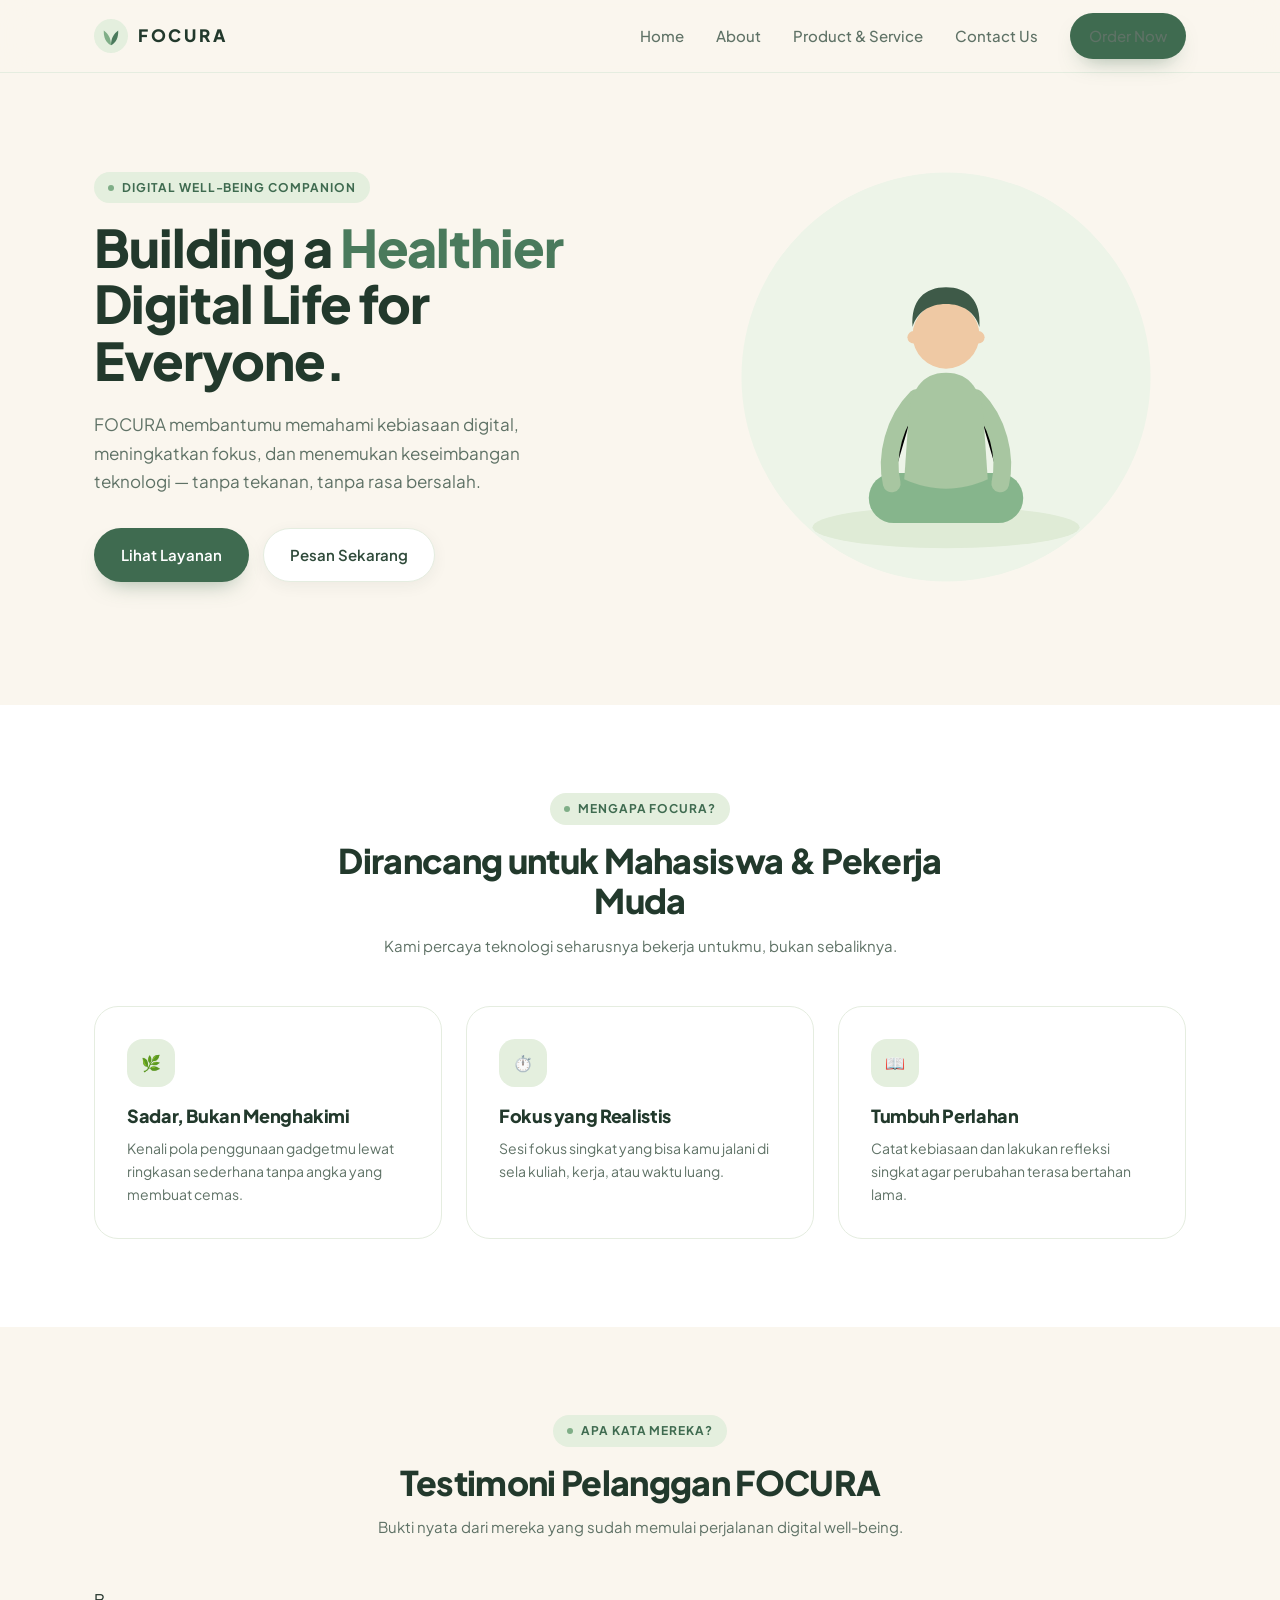
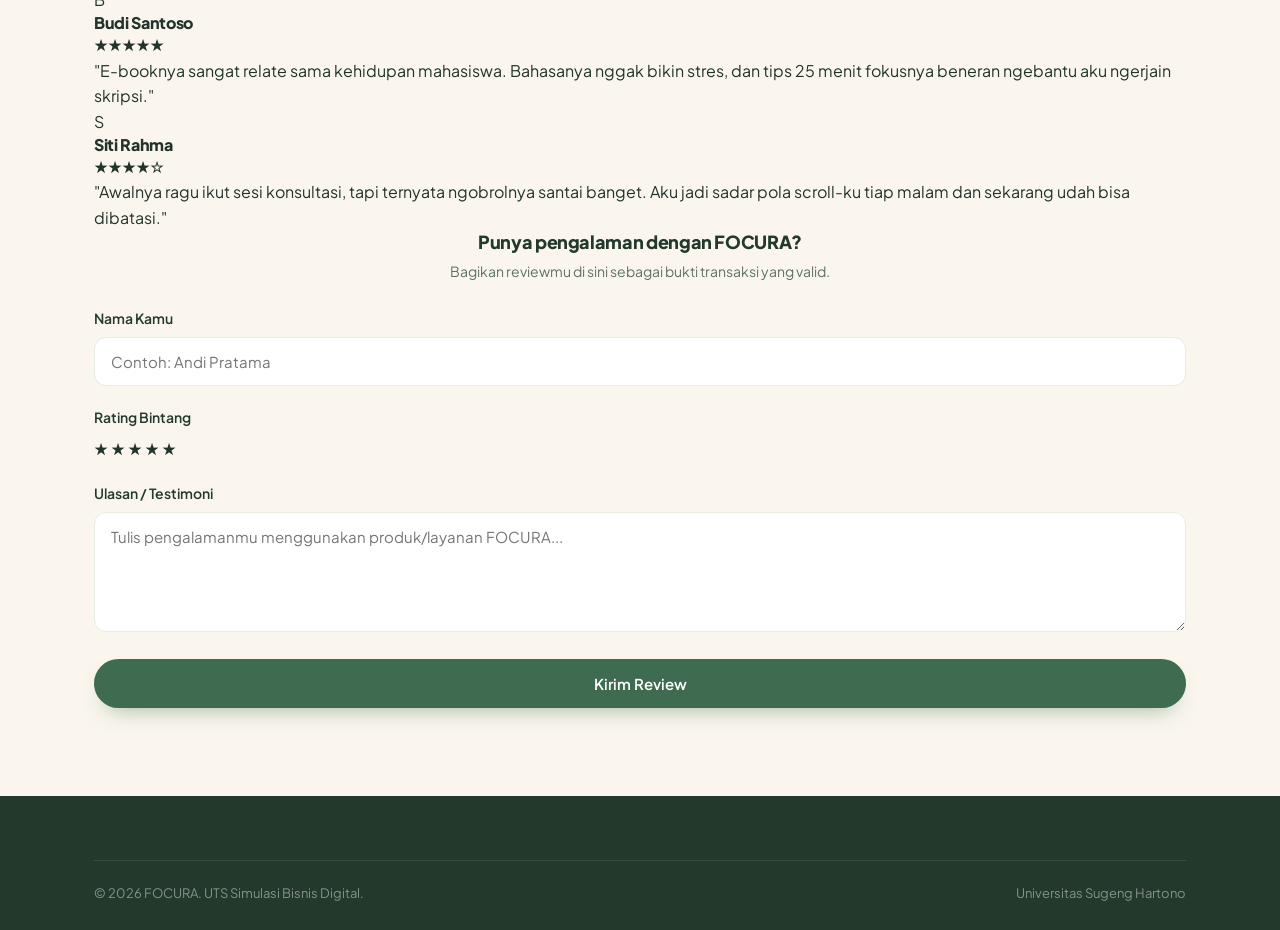
==== commit 9ccf2b52: "Revise index.html to include reviews section Restored and updated the index.html file with new secti" ====
--- a/index.html
+++ b/index.html
@@ -79,7 +79,74 @@
     </div>
   </div>
 </section>
+<!-- SECTION REVIEW & TESTIMONI -->
+<section class="section section--cream" id="reviews">
+  <div class="container">
+    <div class="section-head section-head--center">
+      <span class="eyebrow">Apa Kata Mereka?</span>
+      <h2>Testimoni Pelanggan FOCURA</h2>
+      <p>Bukti nyata dari mereka yang sudah memulai perjalanan digital well-being.</p>
+    </div>
 
+    <!-- Tempat Review akan ditampilkan oleh JavaScript -->
+    <div class="review-grid" id="reviewList">
+      <!-- Review Default (Bawaan) -->
+      <div class="review-card">
+        <div class="review-header">
+          <div class="review-avatar">B</div>
+          <div class="review-meta">
+            <h4>Budi Santoso</h4>
+            <div class="review-stars">★★★★★</div>
+          </div>
+        </div>
+        <p class="review-text">"E-booknya sangat relate sama kehidupan mahasiswa. Bahasanya nggak bikin stres, dan tips 25 menit fokusnya beneran ngebantu aku ngerjain skripsi."</p>
+      </div>
+      
+      <div class="review-card">
+        <div class="review-header">
+          <div class="review-avatar">S</div>
+          <div class="review-meta">
+            <h4>Siti Rahma</h4>
+            <div class="review-stars">★★★★☆</div>
+          </div>
+        </div>
+        <p class="review-text">"Awalnya ragu ikut sesi konsultasi, tapi ternyata ngobrolnya santai banget. Aku jadi sadar pola scroll-ku tiap malam dan sekarang udah bisa dibatasi."</p>
+      </div>
+    </div>
+
+    <!-- Form Tambah Review -->
+    <div class="form-review-wrapper">
+      <h3 style="margin-bottom: 8px; text-align: center;">Punya pengalaman dengan FOCURA?</h3>
+      <p style="text-align: center; font-size: 14px; color: var(--muted); margin-bottom: 24px;">Bagikan reviewmu di sini sebagai bukti transaksi yang valid.</p>
+      
+      <form id="reviewForm">
+        <div class="form-group">
+          <label>Nama Kamu</label>
+          <input type="text" id="revName" class="form-control" required placeholder="Contoh: Andi Pratama">
+        </div>
+        
+        <div class="form-group">
+          <label>Rating Bintang</label>
+          <div class="star-rating" id="starContainer">
+            <span data-value="1">★</span>
+            <span data-value="2">★</span>
+            <span data-value="3">★</span>
+            <span data-value="4">★</span>
+            <span data-value="5">★</span>
+          </div>
+          <input type="hidden" id="revRating" value="5" required>
+        </div>
+
+        <div class="form-group">
+          <label>Ulasan / Testimoni</label>
+          <textarea id="revText" class="form-control" required placeholder="Tulis pengalamanmu menggunakan produk/layanan FOCURA..."></textarea>
+        </div>
+
+        <button type="submit" class="btn btn-primary" style="width: 100%;">Kirim Review</button>
+      </form>
+    </div>
+  </div>
+</section>
 <footer class="footer">
   <div class="container">
     <div class="footer-bottom">
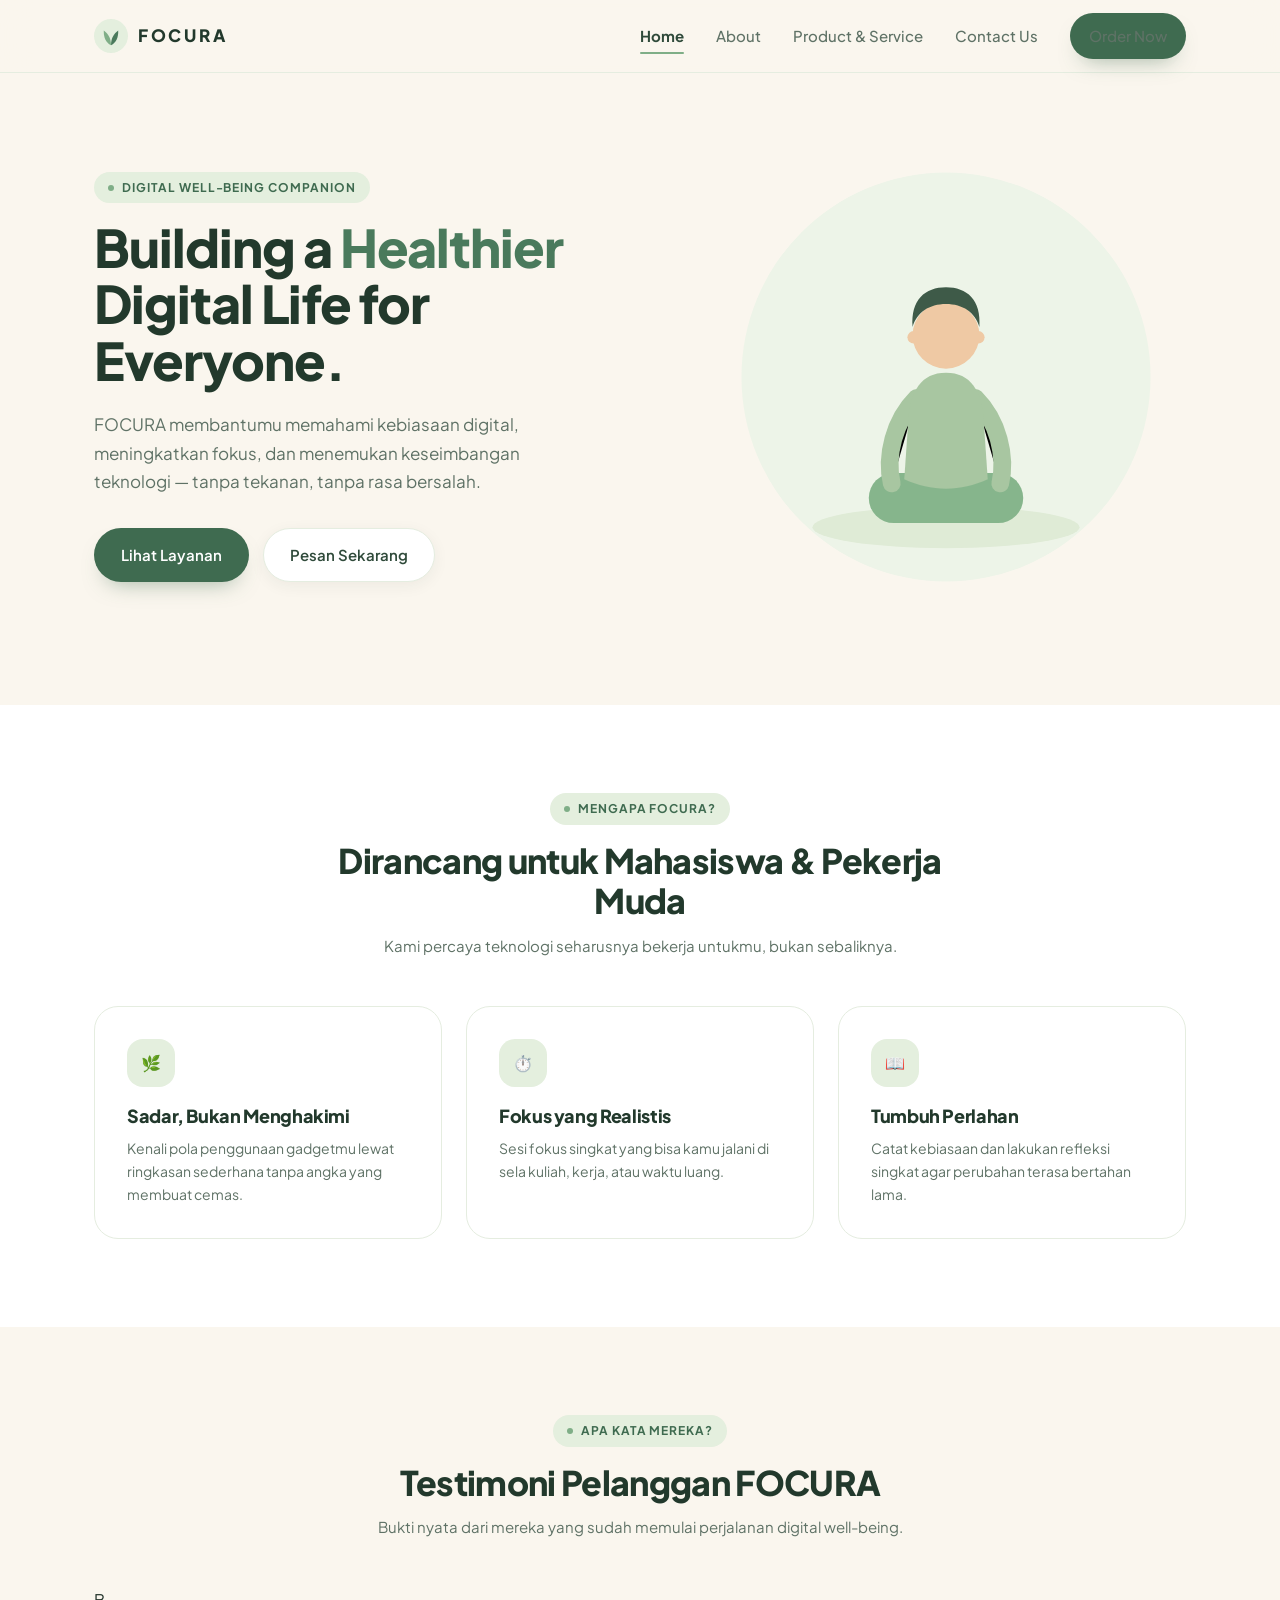
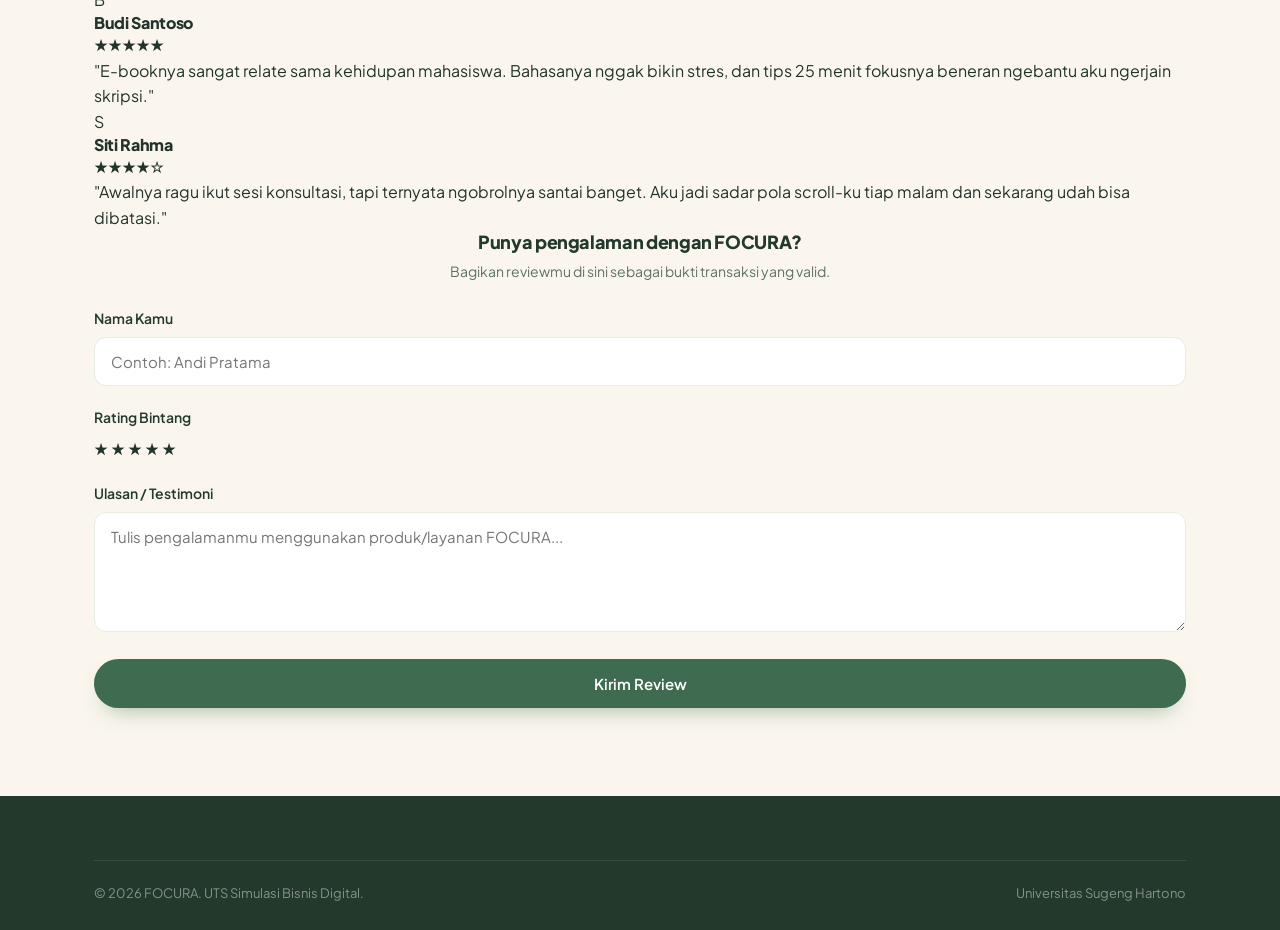
==== commit 9c0f9214: "Update index.html" ====
--- a/index.html
+++ b/index.html
@@ -79,6 +79,7 @@
     </div>
   </div>
 </section>
+
 <!-- SECTION REVIEW & TESTIMONI -->
 <section class="section section--cream" id="reviews">
   <div class="container">
@@ -147,6 +148,7 @@
     </div>
   </div>
 </section>
+
 <footer class="footer">
   <div class="container">
     <div class="footer-bottom">
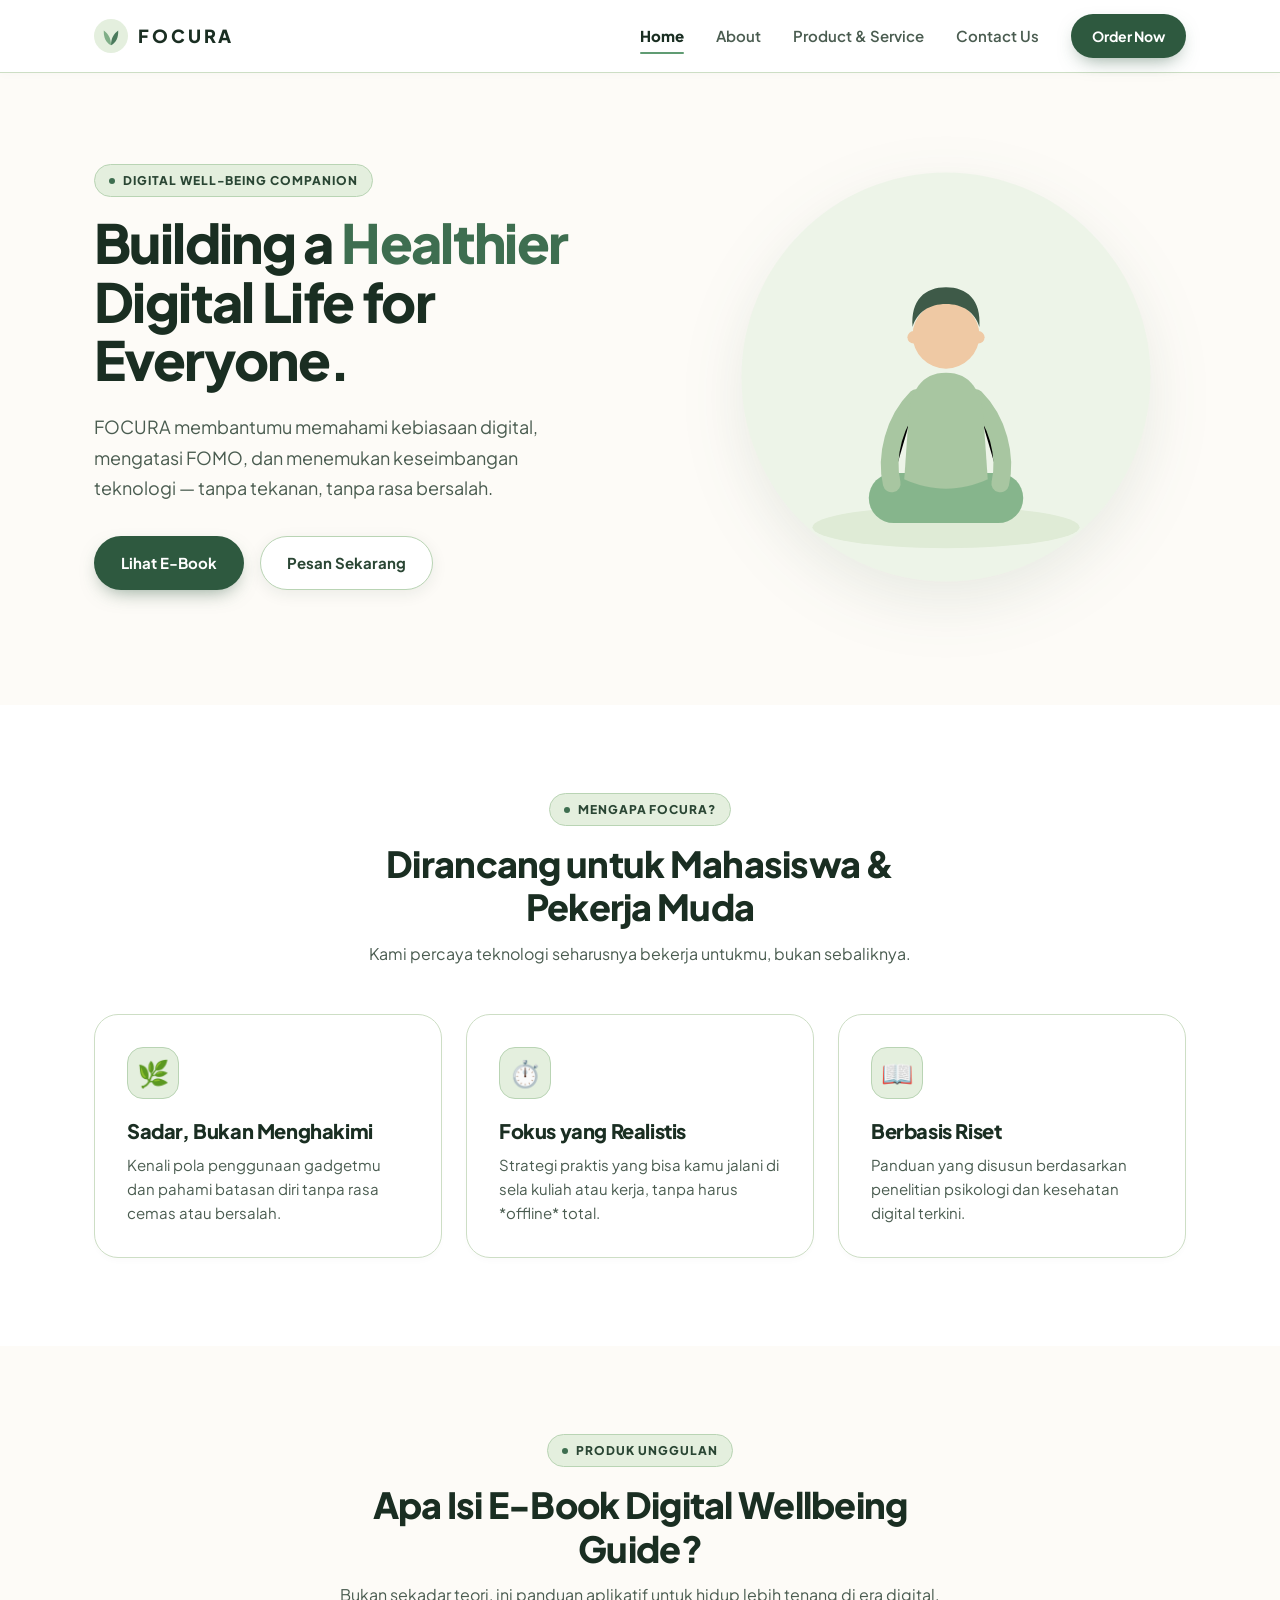
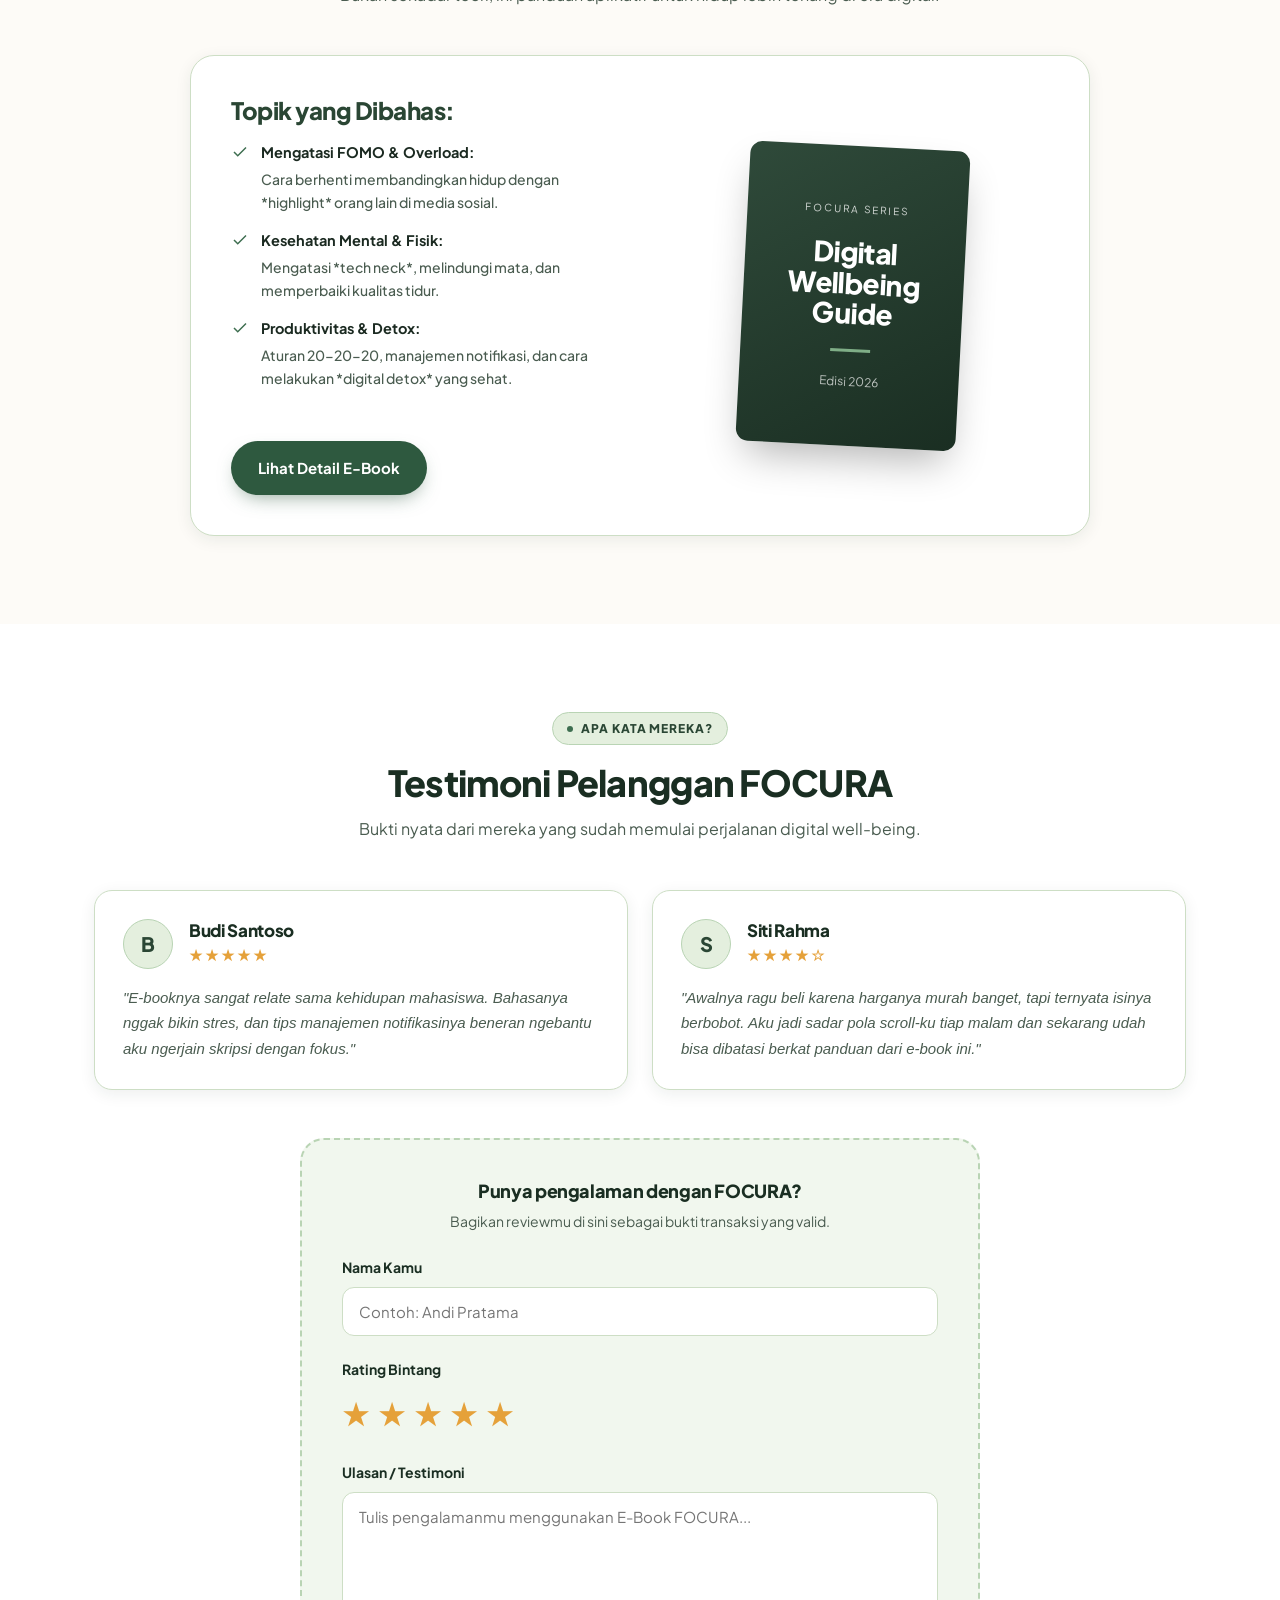
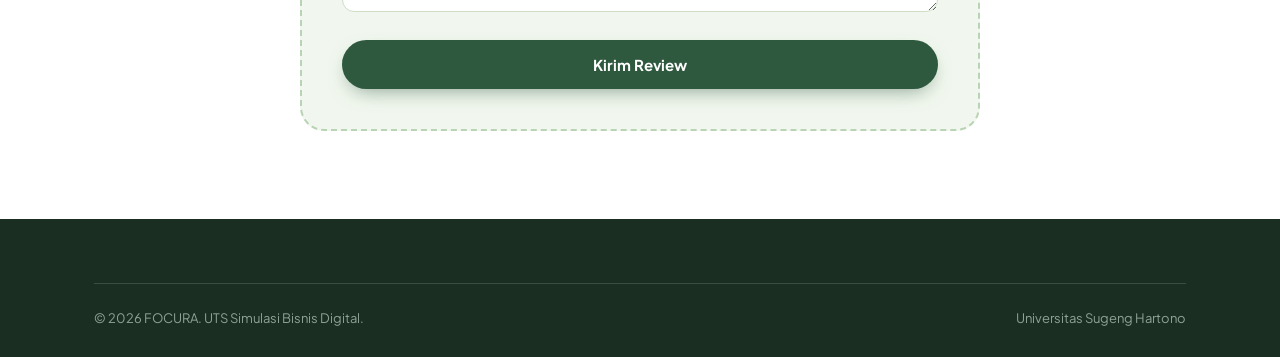
==== commit 230dd553: "Revise index.html for content and layout updates Updated the content and structure of the index.html" ====
--- a/index.html
+++ b/index.html
@@ -9,6 +9,7 @@
 </head>
 <body>
 
+<!-- NAVBAR -->
 <header class="nav">
   <div class="container nav-inner">
     <a href="index.html" class="logo">
@@ -25,18 +26,20 @@
   </div>
 </header>
 
+<!-- HERO SECTION -->
 <section class="hero">
   <div class="container hero-grid">
     <div>
       <span class="eyebrow">Digital Well-being Companion</span>
       <h1>Building a <span class="hl">Healthier</span> Digital Life for Everyone.</h1>
-      <p class="hero-desc">FOCURA membantumu memahami kebiasaan digital, meningkatkan fokus, dan menemukan keseimbangan teknologi — tanpa tekanan, tanpa rasa bersalah.</p>
+      <p class="hero-desc">FOCURA membantumu memahami kebiasaan digital, mengatasi FOMO, dan menemukan keseimbangan teknologi — tanpa tekanan, tanpa rasa bersalah.</p>
       <div class="hero-actions">
-        <a href="products.html" class="btn btn-primary">Lihat Layanan</a>
+        <a href="products.html" class="btn btn-primary">Lihat E-Book</a>
         <a href="order.html" class="btn btn-ghost">Pesan Sekarang</a>
       </div>
     </div>
     <div class="hero-art">
+      <!-- Ilustrasi SVG -->
       <svg viewBox="0 0 460 460">
         <circle cx="230" cy="230" r="196" fill="#EDF4E8"/>
         <ellipse cx="230" cy="374" rx="128" ry="20" fill="#DFEBD6"/>
@@ -53,6 +56,7 @@
   </div>
 </section>
 
+<!-- WHY FOCURA SECTION -->
 <section class="section section--white">
   <div class="container">
     <div class="section-head section-head--center">
@@ -64,24 +68,74 @@
       <div class="card">
         <div class="card-icon">🌿</div>
         <h3>Sadar, Bukan Menghakimi</h3>
-        <p>Kenali pola penggunaan gadgetmu lewat ringkasan sederhana tanpa angka yang membuat cemas.</p>
+        <p>Kenali pola penggunaan gadgetmu dan pahami batasan diri tanpa rasa cemas atau bersalah.</p>
       </div>
       <div class="card">
         <div class="card-icon">⏱️</div>
         <h3>Fokus yang Realistis</h3>
-        <p>Sesi fokus singkat yang bisa kamu jalani di sela kuliah, kerja, atau waktu luang.</p>
+        <p>Strategi praktis yang bisa kamu jalani di sela kuliah atau kerja, tanpa harus *offline* total.</p>
       </div>
       <div class="card">
         <div class="card-icon">📖</div>
-        <h3>Tumbuh Perlahan</h3>
-        <p>Catat kebiasaan dan lakukan refleksi singkat agar perubahan terasa bertahan lama.</p>
+        <h3>Berbasis Riset</h3>
+        <p>Panduan yang disusun berdasarkan penelitian psikologi dan kesehatan digital terkini.</p>
+      </div>
+    </div>
+  </div>
+</section>
+
+<!-- E-BOOK HIGHLIGHT SECTION (BARU) -->
+<section class="section section--cream">
+  <div class="container">
+    <div class="section-head section-head--center">
+      <span class="eyebrow">Produk Unggulan</span>
+      <h2>Apa Isi E-Book Digital Wellbeing Guide?</h2>
+      <p>Bukan sekadar teori, ini panduan aplikatif untuk hidup lebih tenang di era digital.</p>
+    </div>
+    
+    <div class="grid-2" style="align-items: center; background: var(--white); padding: 40px; border-radius: var(--radius-lg); border: 1px solid var(--line); box-shadow: var(--shadow-sm); max-width: 900px; margin: 0 auto;">
+      <div>
+        <h3 style="font-size: 24px; margin-bottom: 16px; color: var(--green-800);">Topik yang Dibahas:</h3>
+        <ul class="product-features" style="gap: 16px;">
+          <li>
+            <svg viewBox="0 0 24 24" fill="none" stroke="currentColor" stroke-width="2"><path d="M20 6 9 17l-5-5"/></svg>
+            <div>
+              <strong>Mengatasi FOMO & Overload:</strong>
+              <p style="font-size: 14px; margin-top: 4px; color: var(--muted);">Cara berhenti membandingkan hidup dengan *highlight* orang lain di media sosial.</p>
+            </div>
+          </li>
+          <li>
+            <svg viewBox="0 0 24 24" fill="none" stroke="currentColor" stroke-width="2"><path d="M20 6 9 17l-5-5"/></svg>
+            <div>
+              <strong>Kesehatan Mental & Fisik:</strong>
+              <p style="font-size: 14px; margin-top: 4px; color: var(--muted);">Mengatasi *tech neck*, melindungi mata, dan memperbaiki kualitas tidur.</p>
+            </div>
+          </li>
+          <li>
+            <svg viewBox="0 0 24 24" fill="none" stroke="currentColor" stroke-width="2"><path d="M20 6 9 17l-5-5"/></svg>
+            <div>
+              <strong>Produktivitas & Detox:</strong>
+              <p style="font-size: 14px; margin-top: 4px; color: var(--muted);">Aturan 20-20-20, manajemen notifikasi, dan cara melakukan *digital detox* yang sehat.</p>
+            </div>
+          </li>
+        </ul>
+        <a href="products.html" class="btn btn-primary" style="margin-top: 24px;">Lihat Detail E-Book</a>
+      </div>
+      <div style="text-align: center;">
+        <!-- Mockup Cover E-Book sederhana -->
+        <div style="width: 220px; height: 300px; background: linear-gradient(150deg, #2F4A3A, #1A2E22); border-radius: 12px; margin: 0 auto; box-shadow: 0 20px 40px -10px rgba(0,0,0,0.3); display: flex; flex-direction: column; justify-content: center; align-items: center; color: white; padding: 20px; transform: rotate(3deg); transition: transform 0.3s;">
+          <span style="font-size: 10px; letter-spacing: 2px; opacity: 0.8; margin-bottom: 20px;">FOCURA SERIES</span>
+          <h4 style="font-size: 28px; margin: 0; line-height: 1.1;">Digital<br>Wellbeing<br>Guide</h4>
+          <div style="width: 40px; height: 3px; background: #7FAE87; margin: 20px 0;"></div>
+          <p style="font-size: 12px; opacity: 0.7;">Edisi 2026</p>
+        </div>
       </div>
     </div>
   </div>
 </section>
 
 <!-- SECTION REVIEW & TESTIMONI -->
-<section class="section section--cream" id="reviews">
+<section class="section section--white" id="reviews">
   <div class="container">
     <div class="section-head section-head--center">
       <span class="eyebrow">Apa Kata Mereka?</span>
@@ -91,7 +145,7 @@
 
     <!-- Tempat Review akan ditampilkan oleh JavaScript -->
     <div class="review-grid" id="reviewList">
-      <!-- Review Default (Bawaan) -->
+      <!-- Review Default 1 -->
       <div class="review-card">
         <div class="review-header">
           <div class="review-avatar">B</div>
@@ -100,9 +154,10 @@
             <div class="review-stars">★★★★★</div>
           </div>
         </div>
-        <p class="review-text">"E-booknya sangat relate sama kehidupan mahasiswa. Bahasanya nggak bikin stres, dan tips 25 menit fokusnya beneran ngebantu aku ngerjain skripsi."</p>
+        <p class="review-text">"E-booknya sangat relate sama kehidupan mahasiswa. Bahasanya nggak bikin stres, dan tips manajemen notifikasinya beneran ngebantu aku ngerjain skripsi dengan fokus."</p>
       </div>
       
+      <!-- Review Default 2 (Diperbarui: Menghapus unsur konsultasi) -->
       <div class="review-card">
         <div class="review-header">
           <div class="review-avatar">S</div>
@@ -111,7 +166,7 @@
             <div class="review-stars">★★★★☆</div>
           </div>
         </div>
-        <p class="review-text">"Awalnya ragu ikut sesi konsultasi, tapi ternyata ngobrolnya santai banget. Aku jadi sadar pola scroll-ku tiap malam dan sekarang udah bisa dibatasi."</p>
+        <p class="review-text">"Awalnya ragu beli karena harganya murah banget, tapi ternyata isinya berbobot. Aku jadi sadar pola scroll-ku tiap malam dan sekarang udah bisa dibatasi berkat panduan dari e-book ini."</p>
       </div>
     </div>
 
@@ -140,7 +195,7 @@
 
         <div class="form-group">
           <label>Ulasan / Testimoni</label>
-          <textarea id="revText" class="form-control" required placeholder="Tulis pengalamanmu menggunakan produk/layanan FOCURA..."></textarea>
+          <textarea id="revText" class="form-control" required placeholder="Tulis pengalamanmu menggunakan E-Book FOCURA..."></textarea>
         </div>
 
         <button type="submit" class="btn btn-primary" style="width: 100%;">Kirim Review</button>
@@ -149,6 +204,7 @@
   </div>
 </section>
 
+<!-- FOOTER -->
 <footer class="footer">
   <div class="container">
     <div class="footer-bottom">
--- a/style.css
+++ b/style.css
@@ -1,28 +1,30 @@
 /* ============================================================
-   RESET & TOKENS
+   RESET & TOKENS (WARNA DIPERTEGAS)
 ============================================================ */
 *,*::before,*::after{box-sizing:border-box;margin:0;padding:0}
 
 :root{
-  --green-900:#22392C;
-  --green-800:#2F4A3A;
-  --green-700:#3F6B50;
-  --green-600:#4A7A5C;
-  --green-500:#7FAE87;
-  --green-400:#9CC194;
+  --green-900:#1A2E22; /* Lebih gelap */
+  --green-800:#2A4634;
+  --green-700:#2E593F; /* Tombol utama lebih tegas */
+  --green-600:#3E6E50;
+  --green-500:#609C73;
+  --green-400:#8FBE9F;
   --green-300:#B9D4B4;
   --green-200:#D3E6CE;
   --green-100:#E4EFDE;
   --green-50:#F1F7EE;
-  --cream:#FAF6EE;
+  
+  --cream:#FDFBF7; /* Sedikit lebih terang dari sebelumnya */
   --white:#FFFFFF;
-  --ink:#22332A;
-  --muted:#5F7266;
-  --line:#E5EDE0;
-
-  --shadow-sm:0 4px 16px rgba(34,57,44,.06);
-  --shadow-md:0 18px 40px -18px rgba(34,57,44,.15);
-  --shadow-lg:0 40px 80px -40px rgba(34,57,44,.2);
+  
+  --ink:#1B2A21; /* Teks utama hitam kehijauan */
+  --muted:#4A5C50; /* Teks sekunder lebih gelap agar kebaca */
+  --line:#CDDEC5; /* Garis batas lebih tegas */
+
+  --shadow-sm:0 4px 16px rgba(26,46,34,.08);
+  --shadow-md:0 18px 40px -18px rgba(26,46,34,.2);
+  --shadow-lg:0 40px 80px -40px rgba(26,46,34,.25);
 
   --radius-lg:24px;
   --radius-md:18px;
@@ -58,82 +60,95 @@
 
 .eyebrow{
   display:inline-flex;align-items:center;gap:8px;padding:6px 14px;border-radius:999px;
-  background:var(--green-100);color:var(--green-700);font-size:12px;font-weight:700;
+  background:var(--green-100);color:var(--green-800);font-size:12px;font-weight:800;
   letter-spacing:.08em;text-transform:uppercase;margin-bottom:16px;
-}
-.eyebrow::before{content:'';width:6px;height:6px;border-radius:50%;background:var(--green-500)}
+  border:1px solid var(--green-300);
+}
+.eyebrow::before{content:'';width:6px;height:6px;border-radius:50%;background:var(--green-600)}
 
 h1,h2,h3,h4{line-height:1.2;letter-spacing:-.02em;font-weight:800}
-h2{font-size:34px;color:var(--green-900)}
+h2{font-size:36px;color:var(--green-900);margin-bottom:12px}
 h3{font-size:18px;color:var(--green-900)}
 
 .lead{font-size:16px;color:var(--muted);line-height:1.7}
 
 .section-head{max-width:620px;margin-bottom:48px}
 .section-head--center{margin:0 auto 48px;text-align:center}
-.section-head p{margin-top:12px;color:var(--muted);font-size:15px}
+.section-head p{margin-top:12px;color:var(--muted);font-size:16px}
 
 /* ============================================================
    BUTTONS
 ============================================================ */
 .btn{
   display:inline-flex;align-items:center;justify-content:center;gap:9px;
-  font-weight:600;font-size:15px;padding:14px 26px;border-radius:999px;
+  font-weight:700;font-size:15px;padding:14px 26px;border-radius:999px;
   border:1px solid transparent;white-space:nowrap;transition:all .25s;
 }
 .btn svg{width:18px;height:18px;flex:none}
 
-.btn-primary{background:var(--green-700);color:#fff;box-shadow:0 12px 22px -12px rgba(63,107,80,.5)}
-.btn-primary:hover{background:var(--green-800);transform:translateY(-2px)}
-
-.btn-ghost{background:#fff;color:var(--green-800);border-color:var(--line);box-shadow:var(--shadow-sm)}
-.btn-ghost:hover{transform:translateY(-2px);border-color:var(--green-300)}
-
-.btn-whatsapp{background:#25D366;color:#fff;box-shadow:0 12px 22px -12px rgba(37,211,102,.4)}
-.btn-whatsapp:hover{background:#1FB855;transform:translateY(-2px)}
+.btn-primary{background:var(--green-700);color:#fff;box-shadow:0 8px 20px -8px rgba(46,89,63,.6)}
+.btn-primary:hover{background:var(--green-800);transform:translateY(-2px);box-shadow:0 12px 24px -10px rgba(46,89,63,.7)}
+
+.btn-ghost{background:#fff;color:var(--green-800);border-color:var(--green-300);box-shadow:var(--shadow-sm)}
+.btn-ghost:hover{transform:translateY(-2px);border-color:var(--green-500);background:var(--green-50)}
+
+.btn-whatsapp{background:#1FAF54;color:#fff;box-shadow:0 8px 20px -8px rgba(31,175,84,.6)}
+.btn-whatsapp:hover{background:#158F42;transform:translateY(-2px)}
 
 .btn-light{background:#fff;color:var(--green-800)}
 .btn-light:hover{transform:translateY(-2px);background:#F4FAF1}
 
 .btn-lg{padding:16px 30px;font-size:16px}
-.btn-sm{padding:10px 18px;font-size:14px}
-
-/* ============================================================
-   NAVBAR
+.btn-sm{padding:10px 20px;font-size:14px}
+
+/* ============================================================
+   NAVBAR (FIXED)
 ============================================================ */
 .nav{
-  position:sticky;top:0;z-index:100;background:rgba(250,246,238,.95);
-  backdrop-filter:blur(16px);border-bottom:1px solid var(--line);transition:all .3s;
+  position:sticky;top:0;z-index:100;background:rgba(255,255,255,.95);
+  backdrop-filter:blur(16px);border-bottom:1px solid var(--line);
+  box-shadow:0 2px 10px rgba(0,0,0,.02);
 }
 .nav-inner{display:flex;align-items:center;justify-content:space-between;height:var(--nav-h)}
 
 .logo{display:inline-flex;align-items:center;gap:10px}
 .logo-mark{width:34px;height:34px}
-.logo-text{font-weight:800;font-size:17px;letter-spacing:.16em;color:var(--green-900)}
+.logo-text{font-weight:800;font-size:18px;letter-spacing:.16em;color:var(--green-900)}
 
 .nav-links{display:flex;align-items:center;gap:32px}
-.nav-links a{font-size:15px;font-weight:500;color:var(--muted);position:relative;transition:color .2s}
-.nav-links a::after{
+
+/* KHUSUS LINK TEKS (Bukan Tombol) */
+.nav-links a:not(.btn) {
+  font-size:15px;font-weight:600;color:var(--muted);position:relative;transition:color .2s;
+}
+.nav-links a:not(.btn)::after{
   content:'';position:absolute;left:0;bottom:-6px;width:0;height:2px;
   border-radius:2px;background:var(--green-500);transition:width .3s;
 }
-.nav-links a:hover{color:var(--green-800)}
-.nav-links a:hover::after{width:100%}
-.nav-links a.is-active{color:var(--green-800);font-weight:700}
-.nav-links a.is-active::after{width:100%}
+.nav-links a:not(.btn):hover{color:var(--green-900)}
+.nav-links a:not(.btn):hover::after{width:100%}
+.nav-links a.is-active:not(.btn){color:var(--green-900);font-weight:800}
+.nav-links a.is-active:not(.btn)::after{width:100%}
+
+/* TOMBOL ORDER NOW DI NAVBAR */
+.nav-links .btn {
+  color: #fff !important;
+  position: relative;
+  z-index: 10;
+}
 
 /* ============================================================
    HERO (Home)
 ============================================================ */
 .hero{padding:64px 0 88px;background:var(--cream)}
 .hero-grid{display:grid;grid-template-columns:1.05fr .95fr;gap:64px;align-items:center}
-.hero h1{font-size:52px;line-height:1.08;color:var(--green-900);margin-bottom:22px}
+.hero h1{font-size:54px;line-height:1.08;color:var(--green-900);margin-bottom:24px;letter-spacing:-.03em}
 .hero h1 .hl{color:var(--green-600)}
-.hero p.hero-desc{font-size:17px;color:var(--muted);max-width:500px;margin-bottom:32px;line-height:1.7}
-.hero-actions{display:flex;gap:14px}
+.hero p.hero-desc{font-size:18px;color:var(--muted);max-width:500px;margin-bottom:32px;line-height:1.7}
+.hero-actions{display:flex;gap:16px}
 
 .hero-art{width:100%;max-width:480px;margin-left:auto}
-.hero-art svg{width:100%;height:auto}
+.hero-art svg{width:100%;height:auto;filter:drop-shadow(0 20px 30px rgba(46,89,63,.1))}
 
 /* ============================================================
    CARDS & GRIDS
@@ -143,64 +158,152 @@
 
 .card{
   background:#fff;border:1px solid var(--line);border-radius:var(--radius-lg);
-  padding:32px;transition:transform .3s,box-shadow .3s;
-}
-.card:hover{transform:translateY(-4px);box-shadow:var(--shadow-md)}
+  padding:32px;transition:transform .3s,box-shadow .3s, border-color .3s;
+  box-shadow:0 4px 6px -1px rgba(0,0,0,.02);
+}
+.card:hover{
+  transform:translateY(-4px);box-shadow:var(--shadow-md);border-color:var(--green-400);
+}
 
 .card-icon{
-  width:48px;height:48px;border-radius:16px;background:var(--green-100);
-  color:var(--green-700);display:grid;place-items:center;margin-bottom:18px;
+  width:52px;height:52px;border-radius:16px;background:var(--green-100);
+  color:var(--green-800);display:grid;place-items:center;margin-bottom:20px;
+  font-size:26px;border:1px solid var(--green-300);
 }
 .card-icon svg{width:24px;height:24px}
 
-.card h3{margin-bottom:10px}
-.card p{font-size:14px;color:var(--muted);line-height:1.65}
+.card h3{margin-bottom:10px;font-size:20px}
+.card p{font-size:15px;color:var(--muted);line-height:1.6}
 
 /* ============================================================
    PRODUCT / SERVICE CARDS
 ============================================================ */
 .product-card{
   background:#fff;border:1px solid var(--line);border-radius:var(--radius-lg);
-  padding:32px;display:flex;flex-direction:column;transition:transform .3s;
-}
-.product-card:hover{transform:translateY(-4px);box-shadow:var(--shadow-md)}
-.product-price{font-size:28px;font-weight:800;color:var(--green-700);margin:16px 0}
-.product-price small{font-size:14px;color:var(--muted);font-weight:500;text-decoration:line-through}
-.product-features{display:grid;gap:10px;margin-bottom:24px;flex:1}
-.product-features li{display:flex;gap:10px;font-size:14px;color:var(--ink);align-items:flex-start}
-.product-features li svg{width:16px;height:16px;color:var(--green-500);flex:none;margin-top:3px}
+  padding:32px;display:flex;flex-direction:column;transition:all .3s;
+  box-shadow:0 4px 6px -1px rgba(0,0,0,.02);
+}
+.product-card:hover{
+  transform:translateY(-4px);box-shadow:var(--shadow-md);border-color:var(--green-400);
+}
+.product-price{font-size:32px;font-weight:800;color:var(--green-800);margin:16px 0;line-height:1}
+.product-price small{font-size:15px;color:#88988E;font-weight:600;text-decoration:line-through;margin-left:8px}
+.product-features{display:grid;gap:12px;margin-bottom:28px;flex:1}
+.product-features li{display:flex;gap:12px;font-size:14.5px;font-weight:500;color:var(--ink);align-items:flex-start}
+.product-features li svg{width:18px;height:18px;color:var(--green-600);flex:none;margin-top:2px}
 
 /* ============================================================
    FORMS (Contact & Order)
 ============================================================ */
-.form-group{margin-bottom:20px}
-.form-group label{display:block;font-size:14px;font-weight:600;color:var(--green-900);margin-bottom:8px}
+.form-group{margin-bottom:22px}
+.form-group label{display:block;font-size:14px;font-weight:700;color:var(--green-900);margin-bottom:8px}
 .form-control{
   width:100%;padding:14px 16px;border:1px solid var(--line);border-radius:var(--radius-sm);
-  font-family:inherit;font-size:15px;color:var(--ink);background:#fff;transition:border-color .2s;
-}
-.form-control:focus{outline:none;border-color:var(--green-500);box-shadow:0 0 0 3px var(--green-100)}
+  font-family:inherit;font-size:15px;color:var(--ink);background:#fff;transition:all .2s;
+}
+.form-control:focus{outline:none;border-color:var(--green-500);box-shadow:0 0 0 4px var(--green-100)}
 textarea.form-control{resize:vertical;min-height:120px}
 
 /* Receipt / Order Success */
 .receipt-box{
-  background:var(--green-50);border:1px dashed var(--green-300);
+  background:var(--green-50);border:2px dashed var(--green-400);
   border-radius:var(--radius-lg);padding:32px;margin-top:24px;display:none;
 }
-.receipt-box h3{margin-bottom:16px;text-align:center}
-.receipt-row{display:flex;justify-content:space-between;padding:12px 0;border-bottom:1px solid var(--green-200);font-size:15px}
-.receipt-row:last-child{border-bottom:none;font-weight:800;font-size:18px;color:var(--green-700);padding-top:16px}
+.receipt-box h3{margin-bottom:20px;text-align:center;font-size:22px;color:var(--green-900)}
+.receipt-row{display:flex;justify-content:space-between;padding:14px 0;border-bottom:1px solid var(--green-200);font-size:15px;color:var(--ink)}
+.receipt-row:last-child{border-bottom:none;font-weight:800;font-size:20px;color:var(--green-800);padding-top:18px}
+
+/* ============================================================
+   REVIEW & TESTIMONIALS
+============================================================ */
+.review-grid {
+  display: grid;
+  grid-template-columns: repeat(2, 1fr);
+  gap: 24px;
+  margin-bottom: 48px;
+}
+
+.review-card {
+  background: var(--white);
+  border: 1px solid var(--line);
+  border-radius: var(--radius-md);
+  padding: 28px;
+  box-shadow: var(--shadow-sm);
+  display: flex;
+  flex-direction: column;
+}
+
+.review-header {
+  display: flex;
+  align-items: center;
+  gap: 16px;
+  margin-bottom: 16px;
+}
+
+.review-avatar {
+  width: 50px;
+  height: 50px;
+  border-radius: 50%;
+  background: var(--green-100);
+  color: var(--green-800);
+  display: grid;
+  place-items: center;
+  font-weight: 800;
+  font-size: 20px;
+  border: 1px solid var(--green-300);
+}
+
+.review-meta h4 {
+  font-size: 17px;
+  color: var(--green-900);
+  margin-bottom: 2px;
+}
+
+.review-stars {
+  color: #E5A13A; /* Warna emas lebih pekat */
+  font-size: 16px;
+  letter-spacing: 2px;
+}
+
+.review-text {
+  font-size: 15px;
+  color: var(--muted);
+  font-style: italic;
+  line-height: 1.7;
+}
+
+.form-review-wrapper {
+  background: var(--green-50);
+  border: 2px dashed var(--green-300);
+  border-radius: var(--radius-lg);
+  padding: 40px;
+  max-width: 680px;
+  margin: 0 auto;
+}
+
+.star-rating {
+  display: flex;
+  gap: 8px;
+  font-size: 32px;
+  color: var(--green-200);
+  cursor: pointer;
+  margin-bottom: 16px;
+}
+
+.star-rating span.active {
+  color: #E5A13A;
+}
 
 /* ============================================================
    FOOTER
 ============================================================ */
-.footer{background:var(--green-900);color:rgba(255,255,255,.7);padding:64px 0 0}
+.footer{background:var(--green-900);color:#B8C9BD;padding:64px 0 0}
 .footer-grid{display:grid;grid-template-columns:1.6fr 1fr 1fr;gap:56px;padding-bottom:44px}
 .footer .logo-text{color:#fff}
 .footer .logo-mark circle{fill:rgba(255,255,255,.12)}
-.footer-desc{margin-top:18px;font-size:14px;line-height:1.7;max-width:320px;color:rgba(255,255,255,.6)}
-.footer h4{color:#fff;font-size:13px;letter-spacing:.12em;text-transform:uppercase;margin-bottom:18px}
-.footer ul{display:grid;gap:11px}
-.footer ul a{font-size:14px;color:rgba(255,255,255,.65);transition:color .2s}
+.footer-desc{margin-top:18px;font-size:14px;line-height:1.7;max-width:320px;color:#B8C9BD}
+.footer h4{color:#fff;font-size:13px;letter-spacing:.12em;text-transform:uppercase;margin-bottom:18px;font-weight:700}
+.footer ul{display:grid;gap:12px}
+.footer ul a{font-size:14px;color:#B8C9BD;transition:color .2s}
 .footer ul a:hover{color:#fff}
-.footer-bottom{border-top:1px solid rgba(255,255,255,.1);padding:22px 0 26px;display:flex;justify-content:space-between;font-size:13px;color:rgba(255,255,255,.45)}
+.footer-bottom{border-top:1px solid rgba(255,255,255,.15);padding:24px 0 28px;display:flex;justify-content:space-between;font-size:13px;color:#8DA394}
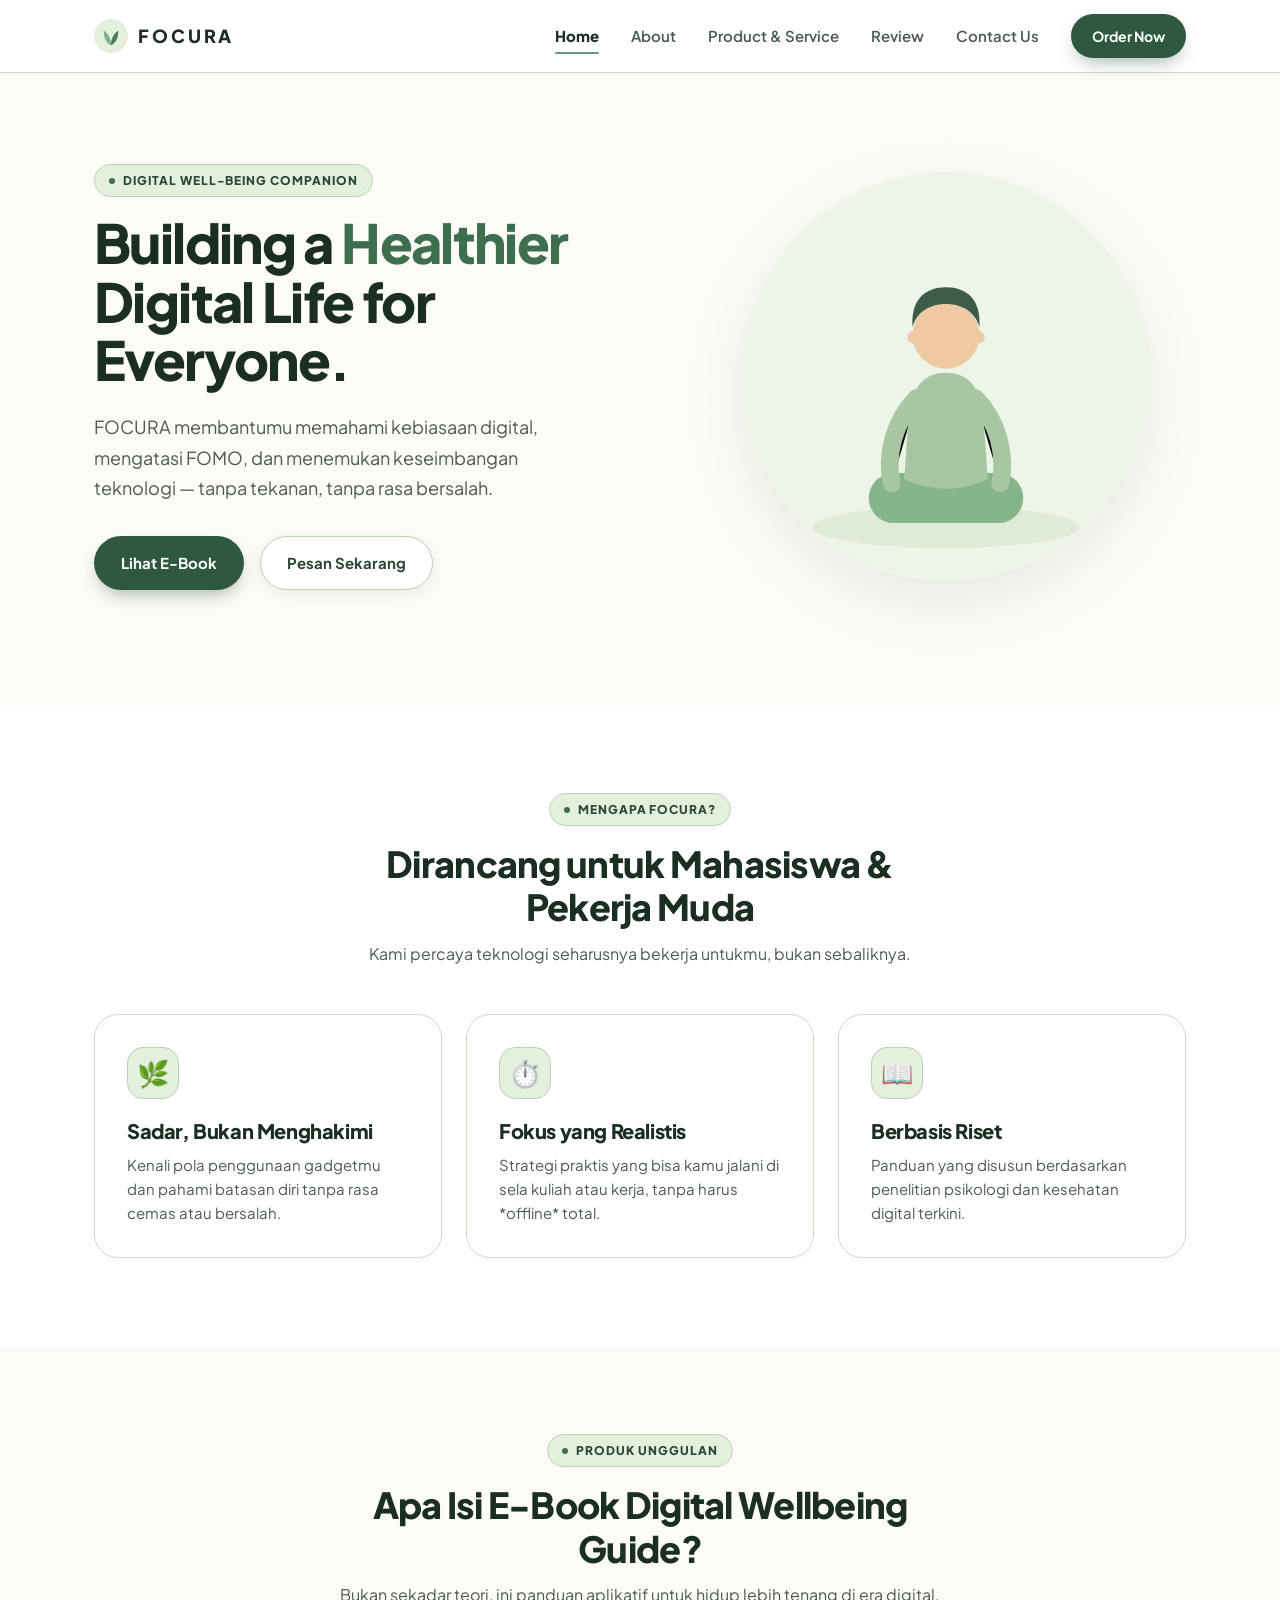
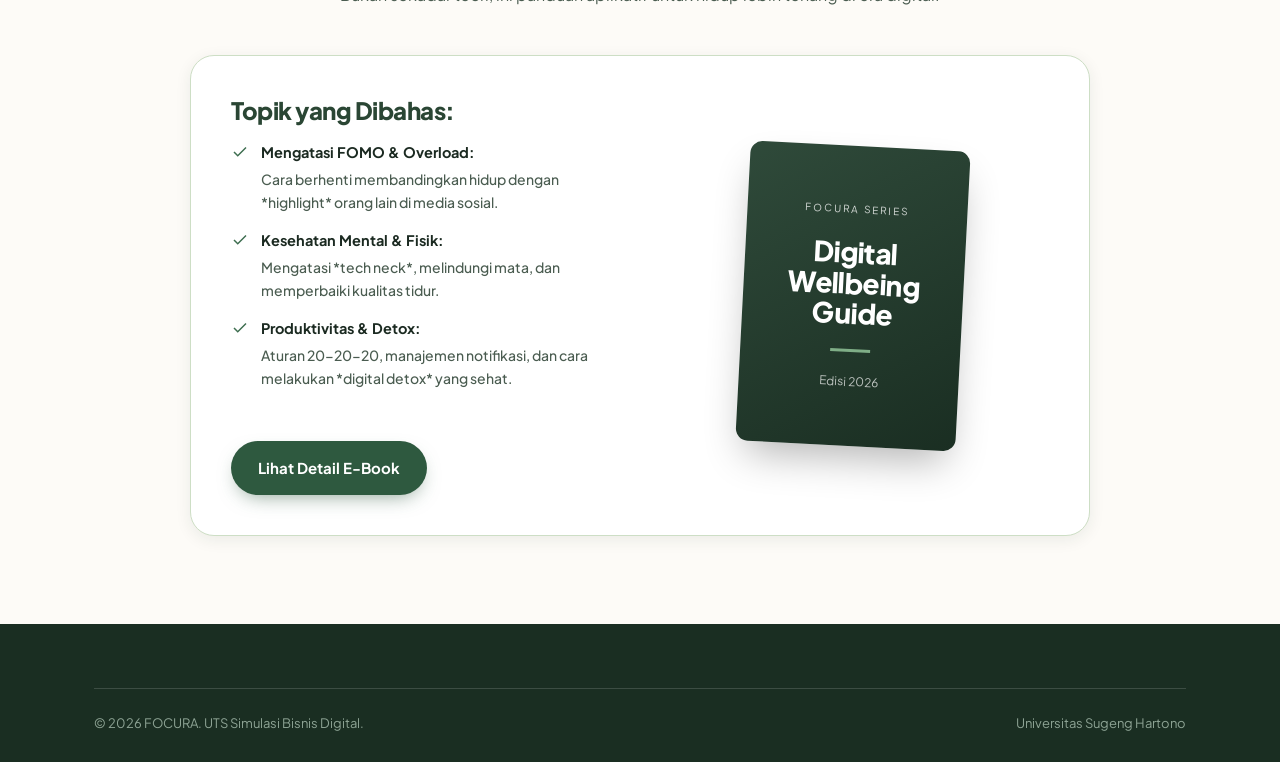
==== commit ec551c60: "Revise index.html with new reviews section Updated the index.html file to include a new review secti" ====
--- a/index.html
+++ b/index.html
@@ -20,6 +20,7 @@
       <a href="index.html">Home</a>
       <a href="about.html">About</a>
       <a href="products.html">Product & Service</a>
+      <a href="review.html">Review</a>
       <a href="contact.html">Contact Us</a>
       <a href="order.html" class="btn btn-primary btn-sm">Order Now</a>
     </nav>
@@ -39,7 +40,6 @@
       </div>
     </div>
     <div class="hero-art">
-      <!-- Ilustrasi SVG -->
       <svg viewBox="0 0 460 460">
         <circle cx="230" cy="230" r="196" fill="#EDF4E8"/>
         <ellipse cx="230" cy="374" rx="128" ry="20" fill="#DFEBD6"/>
@@ -84,7 +84,7 @@
   </div>
 </section>
 
-<!-- E-BOOK HIGHLIGHT SECTION (BARU) -->
+<!-- E-BOOK HIGHLIGHT SECTION -->
 <section class="section section--cream">
   <div class="container">
     <div class="section-head section-head--center">
@@ -122,7 +122,6 @@
         <a href="products.html" class="btn btn-primary" style="margin-top: 24px;">Lihat Detail E-Book</a>
       </div>
       <div style="text-align: center;">
-        <!-- Mockup Cover E-Book sederhana -->
         <div style="width: 220px; height: 300px; background: linear-gradient(150deg, #2F4A3A, #1A2E22); border-radius: 12px; margin: 0 auto; box-shadow: 0 20px 40px -10px rgba(0,0,0,0.3); display: flex; flex-direction: column; justify-content: center; align-items: center; color: white; padding: 20px; transform: rotate(3deg); transition: transform 0.3s;">
           <span style="font-size: 10px; letter-spacing: 2px; opacity: 0.8; margin-bottom: 20px;">FOCURA SERIES</span>
           <h4 style="font-size: 28px; margin: 0; line-height: 1.1;">Digital<br>Wellbeing<br>Guide</h4>
@@ -130,76 +129,6 @@
           <p style="font-size: 12px; opacity: 0.7;">Edisi 2026</p>
         </div>
       </div>
-    </div>
-  </div>
-</section>
-
-<!-- SECTION REVIEW & TESTIMONI -->
-<section class="section section--white" id="reviews">
-  <div class="container">
-    <div class="section-head section-head--center">
-      <span class="eyebrow">Apa Kata Mereka?</span>
-      <h2>Testimoni Pelanggan FOCURA</h2>
-      <p>Bukti nyata dari mereka yang sudah memulai perjalanan digital well-being.</p>
-    </div>
-
-    <!-- Tempat Review akan ditampilkan oleh JavaScript -->
-    <div class="review-grid" id="reviewList">
-      <!-- Review Default 1 -->
-      <div class="review-card">
-        <div class="review-header">
-          <div class="review-avatar">B</div>
-          <div class="review-meta">
-            <h4>Budi Santoso</h4>
-            <div class="review-stars">★★★★★</div>
-          </div>
-        </div>
-        <p class="review-text">"E-booknya sangat relate sama kehidupan mahasiswa. Bahasanya nggak bikin stres, dan tips manajemen notifikasinya beneran ngebantu aku ngerjain skripsi dengan fokus."</p>
-      </div>
-      
-      <!-- Review Default 2 (Diperbarui: Menghapus unsur konsultasi) -->
-      <div class="review-card">
-        <div class="review-header">
-          <div class="review-avatar">S</div>
-          <div class="review-meta">
-            <h4>Siti Rahma</h4>
-            <div class="review-stars">★★★★☆</div>
-          </div>
-        </div>
-        <p class="review-text">"Awalnya ragu beli karena harganya murah banget, tapi ternyata isinya berbobot. Aku jadi sadar pola scroll-ku tiap malam dan sekarang udah bisa dibatasi berkat panduan dari e-book ini."</p>
-      </div>
-    </div>
-
-    <!-- Form Tambah Review -->
-    <div class="form-review-wrapper">
-      <h3 style="margin-bottom: 8px; text-align: center;">Punya pengalaman dengan FOCURA?</h3>
-      <p style="text-align: center; font-size: 14px; color: var(--muted); margin-bottom: 24px;">Bagikan reviewmu di sini sebagai bukti transaksi yang valid.</p>
-      
-      <form id="reviewForm">
-        <div class="form-group">
-          <label>Nama Kamu</label>
-          <input type="text" id="revName" class="form-control" required placeholder="Contoh: Andi Pratama">
-        </div>
-        
-        <div class="form-group">
-          <label>Rating Bintang</label>
-          <div class="star-rating" id="starContainer">
-            <span data-value="1">★</span>
-            <span data-value="2">★</span>
-            <span data-value="3">★</span>
-            <span data-value="4">★</span>
-            <span data-value="5">★</span>
-          </div>
-          <input type="hidden" id="revRating" value="5" required>
-        </div>
-
-        <div class="form-group">
-          <label>Ulasan / Testimoni</label>
-          <textarea id="revText" class="form-control" required placeholder="Tulis pengalamanmu menggunakan E-Book FOCURA..."></textarea>
-        </div>
-
-        <button type="submit" class="btn btn-primary" style="width: 100%;">Kirim Review</button>
-      </form>
     </div>
   </div>
 </section>
--- a/style.css
+++ b/style.css
@@ -293,7 +293,81 @@
 .star-rating span.active {
   color: #E5A13A;
 }
-
+/* ============================================================
+   TOMBOL GOOGLE DRIVE
+============================================================ */
+.btn-drive {
+  background: #ffffff;
+  color: #1A73E8; /* Warna khas Google Drive */
+  border: 2px solid #1A73E8;
+  box-shadow: 0 4px 10px rgba(26, 115, 232, 0.1);
+  margin-top: 12px;
+  display: flex;
+  width: 100%;
+  padding: 14px 20px;
+  border-radius: var(--radius-sm);
+  font-weight: 700;
+  text-decoration: none;
+  transition: all 0.3s;
+  justify-content: center;
+  align-items: center;
+  gap: 8px;
+}
+
+.btn-drive:hover {
+  background: #F1F8FE;
+  transform: translateY(-2px);
+  box-shadow: 0 6px 15px rgba(26, 115, 232, 0.2);
+}
+/* ============================================================
+   UPLOAD BUKTI TRANSFER
+============================================================ */
+.upload-area {
+  background: #F9FBF8;
+  border: 2px dashed var(--green-300);
+  border-radius: var(--radius-md);
+  padding: 20px;
+  text-align: center;
+  margin: 20px 0;
+  transition: all 0.3s;
+}
+.upload-area:hover {
+  border-color: var(--green-500);
+  background: var(--green-50);
+}
+.upload-area input[type="file"] {
+  display: none;
+}
+.upload-label {
+  display: inline-block;
+  cursor: pointer;
+  color: var(--green-700);
+  font-weight: 600;
+  font-size: 14px;
+}
+.upload-label svg {
+  width: 24px;
+  height: 24px;
+  margin: 0 auto 8px;
+  color: var(--green-500);
+}
+.upload-filename {
+  display: block;
+  margin-top: 10px;
+  font-size: 12px;
+  color: var(--muted);
+}
+#accessBox {
+  display: none;
+  margin-top: 24px;
+  padding-top: 24px;
+  border-top: 2px dashed var(--green-300);
+  animation: fadeIn 0.5s ease;
+}
+@keyframes fadeIn {
+  from { opacity: 0; transform: translateY(10px); }
+  to { opacity: 1; transform: translateY(0); }
+}
 /* ============================================================
    FOOTER
 ============================================================ */
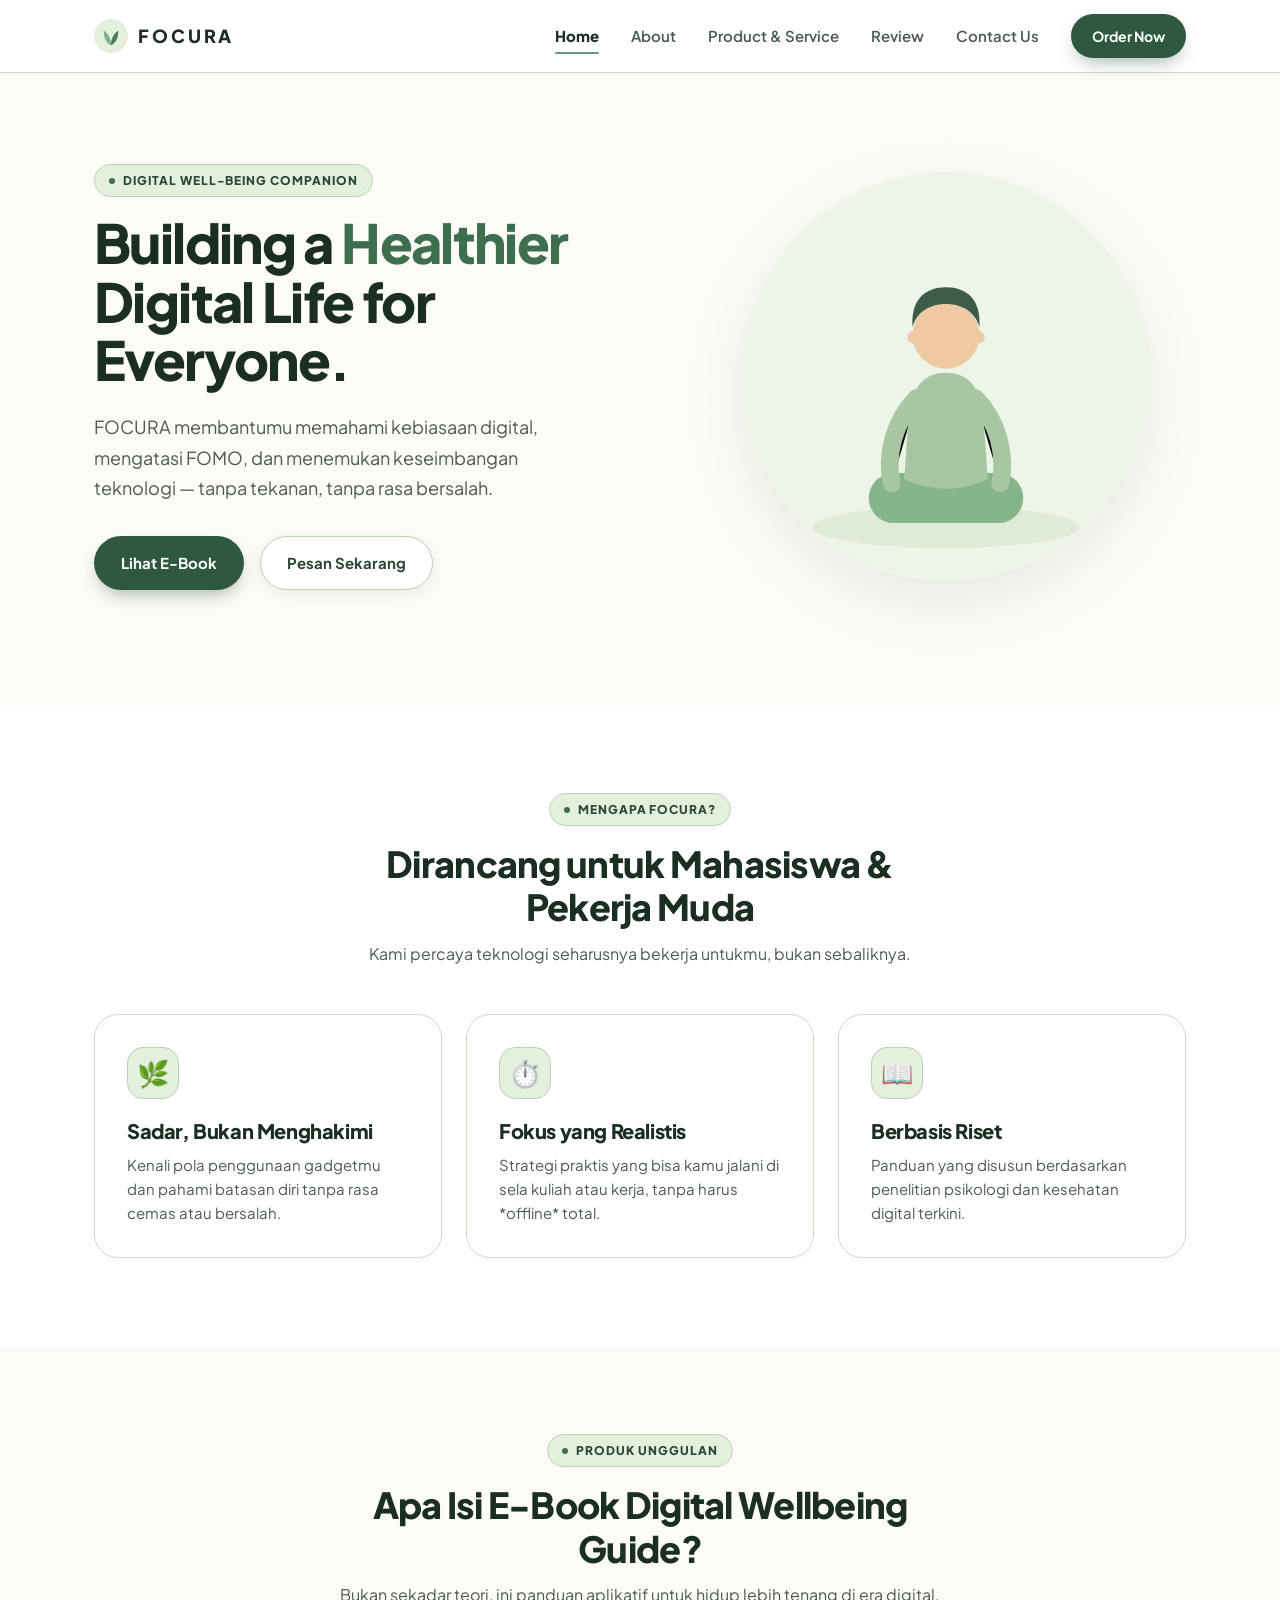
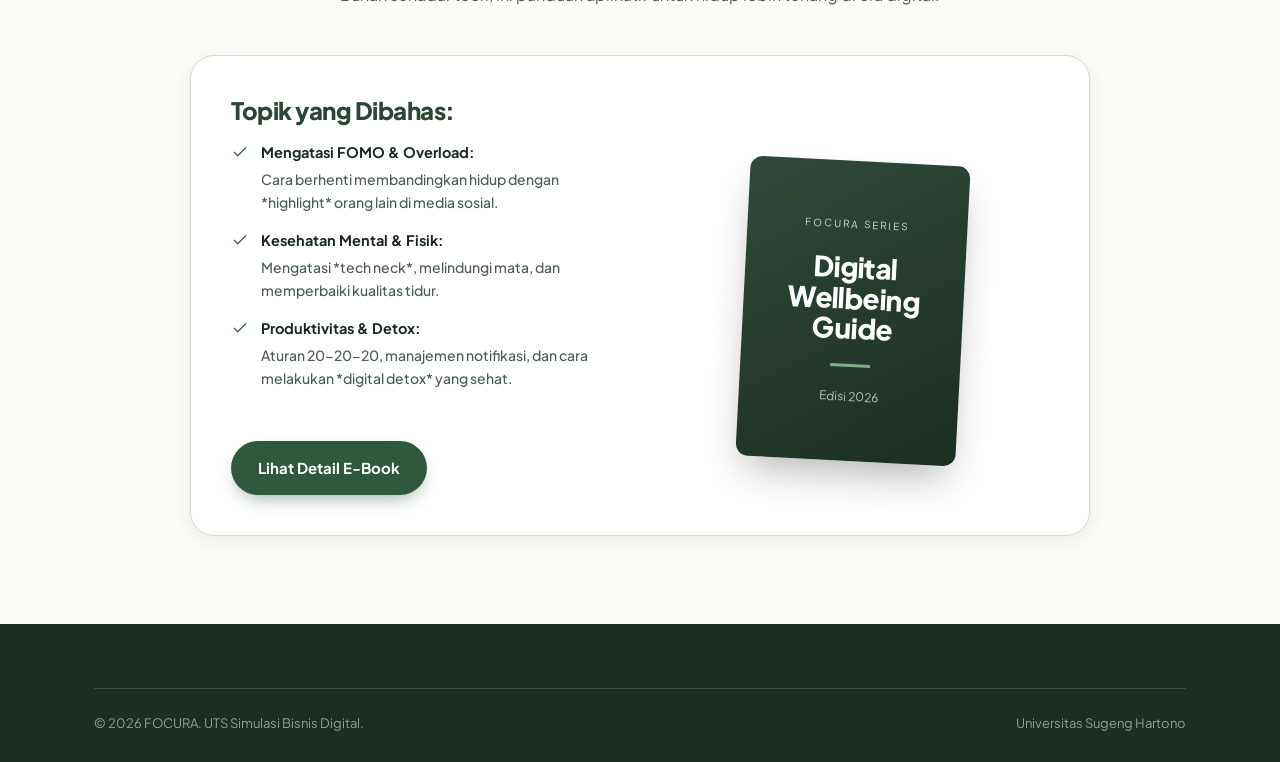
==== commit 389d2e55: "Refactor HTML structure and improve formatting" ====
--- a/index.html
+++ b/index.html
@@ -2,20 +2,20 @@
 <html lang="id">
 <head>
 <meta charset="UTF-8">
-<meta name="viewport" content="width=1200">
+<meta name="viewport" content="width=device-width, initial-scale=1.0">
 <title>FOCURA — Home</title>
 <link href="https://fonts.googleapis.com/css2?family=Plus+Jakarta+Sans:wght@400;500;600;700;800&display=swap" rel="stylesheet">
 <link rel="stylesheet" href="style.css">
 </head>
 <body>
 
-<!-- NAVBAR -->
 <header class="nav">
   <div class="container nav-inner">
     <a href="index.html" class="logo">
       <svg class="logo-mark" viewBox="0 0 40 40"><circle cx="20" cy="20" r="20" fill="#E4EFDE"/><path d="M20 31C20 23.5 22.4 17.8 28.5 13.5C28.8 21.6 26.2 27.6 20 31Z" fill="#4A7A5C"/><path d="M20 31C20 23.5 17.6 17.8 11.5 13.5C11.2 21.6 13.8 27.6 20 31Z" fill="#7FAE87"/></svg>
       <span class="logo-text">FOCURA</span>
     </a>
+    <button class="menu-toggle" id="menuToggle">☰</button>
     <nav class="nav-links">
       <a href="index.html">Home</a>
       <a href="about.html">About</a>
@@ -27,7 +27,6 @@
   </div>
 </header>
 
-<!-- HERO SECTION -->
 <section class="hero">
   <div class="container hero-grid">
     <div>
@@ -56,7 +55,6 @@
   </div>
 </section>
 
-<!-- WHY FOCURA SECTION -->
 <section class="section section--white">
   <div class="container">
     <div class="section-head section-head--center">
@@ -84,7 +82,6 @@
   </div>
 </section>
 
-<!-- E-BOOK HIGHLIGHT SECTION -->
 <section class="section section--cream">
   <div class="container">
     <div class="section-head section-head--center">
@@ -121,7 +118,7 @@
         </ul>
         <a href="products.html" class="btn btn-primary" style="margin-top: 24px;">Lihat Detail E-Book</a>
       </div>
-      <div style="text-align: center;">
+      <div style="text-align: center; margin-top: 30px;">
         <div style="width: 220px; height: 300px; background: linear-gradient(150deg, #2F4A3A, #1A2E22); border-radius: 12px; margin: 0 auto; box-shadow: 0 20px 40px -10px rgba(0,0,0,0.3); display: flex; flex-direction: column; justify-content: center; align-items: center; color: white; padding: 20px; transform: rotate(3deg); transition: transform 0.3s;">
           <span style="font-size: 10px; letter-spacing: 2px; opacity: 0.8; margin-bottom: 20px;">FOCURA SERIES</span>
           <h4 style="font-size: 28px; margin: 0; line-height: 1.1;">Digital<br>Wellbeing<br>Guide</h4>
@@ -133,7 +130,6 @@
   </div>
 </section>
 
-<!-- FOOTER -->
 <footer class="footer">
   <div class="container">
     <div class="footer-bottom">
--- a/style.css
+++ b/style.css
@@ -1,12 +1,12 @@
 /* ============================================================
-   RESET & TOKENS (WARNA DIPERTEGAS)
+   RESET & TOKENS
 ============================================================ */
 *,*::before,*::after{box-sizing:border-box;margin:0;padding:0}
 
 :root{
-  --green-900:#1A2E22; /* Lebih gelap */
+  --green-900:#1A2E22;
   --green-800:#2A4634;
-  --green-700:#2E593F; /* Tombol utama lebih tegas */
+  --green-700:#2E593F;
   --green-600:#3E6E50;
   --green-500:#609C73;
   --green-400:#8FBE9F;
@@ -15,12 +15,11 @@
   --green-100:#E4EFDE;
   --green-50:#F1F7EE;
   
-  --cream:#FDFBF7; /* Sedikit lebih terang dari sebelumnya */
+  --cream:#FDFBF7;
   --white:#FFFFFF;
-  
-  --ink:#1B2A21; /* Teks utama hitam kehijauan */
-  --muted:#4A5C50; /* Teks sekunder lebih gelap agar kebaca */
-  --line:#CDDEC5; /* Garis batas lebih tegas */
+  --ink:#1B2A21;
+  --muted:#4A5C50;
+  --line:#CDDEC5;
 
   --shadow-sm:0 4px 16px rgba(26,46,34,.08);
   --shadow-md:0 18px 40px -18px rgba(26,46,34,.2);
@@ -41,7 +40,7 @@
   font-size:16px;
   line-height:1.6;
   -webkit-font-smoothing:antialiased;
-  min-width:1024px; /* Desktop first */
+  /* min-width dihapus agar responsif */
 }
 
 img,svg{display:block;max-width:100%}
@@ -95,29 +94,34 @@
 .btn-whatsapp{background:#1FAF54;color:#fff;box-shadow:0 8px 20px -8px rgba(31,175,84,.6)}
 .btn-whatsapp:hover{background:#158F42;transform:translateY(-2px)}
 
-.btn-light{background:#fff;color:var(--green-800)}
-.btn-light:hover{transform:translateY(-2px);background:#F4FAF1}
-
 .btn-lg{padding:16px 30px;font-size:16px}
 .btn-sm{padding:10px 20px;font-size:14px}
 
 /* ============================================================
-   NAVBAR (FIXED)
+   NAVBAR & MOBILE MENU
 ============================================================ */
 .nav{
   position:sticky;top:0;z-index:100;background:rgba(255,255,255,.95);
   backdrop-filter:blur(16px);border-bottom:1px solid var(--line);
   box-shadow:0 2px 10px rgba(0,0,0,.02);
 }
-.nav-inner{display:flex;align-items:center;justify-content:space-between;height:var(--nav-h)}
+.nav-inner{display:flex;align-items:center;justify-content:space-between;height:var(--nav-h);flex-wrap:wrap}
 
 .logo{display:inline-flex;align-items:center;gap:10px}
 .logo-mark{width:34px;height:34px}
 .logo-text{font-weight:800;font-size:18px;letter-spacing:.16em;color:var(--green-900)}
 
+.menu-toggle {
+  display: none;
+  font-size: 28px;
+  color: var(--green-800);
+  background: none;
+  border: none;
+  cursor: pointer;
+}
+
 .nav-links{display:flex;align-items:center;gap:32px}
 
-/* KHUSUS LINK TEKS (Bukan Tombol) */
 .nav-links a:not(.btn) {
   font-size:15px;font-weight:600;color:var(--muted);position:relative;transition:color .2s;
 }
@@ -130,12 +134,7 @@
 .nav-links a.is-active:not(.btn){color:var(--green-900);font-weight:800}
 .nav-links a.is-active:not(.btn)::after{width:100%}
 
-/* TOMBOL ORDER NOW DI NAVBAR */
-.nav-links .btn {
-  color: #fff !important;
-  position: relative;
-  z-index: 10;
-}
+.nav-links .btn { color: #fff !important; position: relative; z-index: 10; }
 
 /* ============================================================
    HERO (Home)
@@ -161,9 +160,7 @@
   padding:32px;transition:transform .3s,box-shadow .3s, border-color .3s;
   box-shadow:0 4px 6px -1px rgba(0,0,0,.02);
 }
-.card:hover{
-  transform:translateY(-4px);box-shadow:var(--shadow-md);border-color:var(--green-400);
-}
+.card:hover{transform:translateY(-4px);box-shadow:var(--shadow-md);border-color:var(--green-400)}
 
 .card-icon{
   width:52px;height:52px;border-radius:16px;background:var(--green-100);
@@ -171,21 +168,16 @@
   font-size:26px;border:1px solid var(--green-300);
 }
 .card-icon svg{width:24px;height:24px}
-
 .card h3{margin-bottom:10px;font-size:20px}
 .card p{font-size:15px;color:var(--muted);line-height:1.6}
 
-/* ============================================================
-   PRODUCT / SERVICE CARDS
-============================================================ */
+/* PRODUCT CARDS */
 .product-card{
   background:#fff;border:1px solid var(--line);border-radius:var(--radius-lg);
   padding:32px;display:flex;flex-direction:column;transition:all .3s;
   box-shadow:0 4px 6px -1px rgba(0,0,0,.02);
 }
-.product-card:hover{
-  transform:translateY(-4px);box-shadow:var(--shadow-md);border-color:var(--green-400);
-}
+.product-card:hover{transform:translateY(-4px);box-shadow:var(--shadow-md);border-color:var(--green-400)}
 .product-price{font-size:32px;font-weight:800;color:var(--green-800);margin:16px 0;line-height:1}
 .product-price small{font-size:15px;color:#88988E;font-weight:600;text-decoration:line-through;margin-left:8px}
 .product-features{display:grid;gap:12px;margin-bottom:28px;flex:1}
@@ -207,7 +199,7 @@
 /* Receipt / Order Success */
 .receipt-box{
   background:var(--green-50);border:2px dashed var(--green-400);
-  border-radius:var(--radius-lg);padding:32px;margin-top:24px;display:none;
+  border-radius:var(--radius-lg);padding:32px;margin-top:24px;
 }
 .receipt-box h3{margin-bottom:20px;text-align:center;font-size:22px;color:var(--green-900)}
 .receipt-row{display:flex;justify-content:space-between;padding:14px 0;border-bottom:1px solid var(--green-200);font-size:15px;color:var(--ink)}
@@ -260,7 +252,7 @@
 }
 
 .review-stars {
-  color: #E5A13A; /* Warna emas lebih pekat */
+  color: #E5A13A;
   font-size: 16px;
   letter-spacing: 2px;
 }
@@ -293,91 +285,59 @@
 .star-rating span.active {
   color: #E5A13A;
 }
-/* ============================================================
-   TOMBOL GOOGLE DRIVE
-============================================================ */
-.btn-drive {
-  background: #ffffff;
-  color: #1A73E8; /* Warna khas Google Drive */
-  border: 2px solid #1A73E8;
-  box-shadow: 0 4px 10px rgba(26, 115, 232, 0.1);
-  margin-top: 12px;
-  display: flex;
-  width: 100%;
-  padding: 14px 20px;
-  border-radius: var(--radius-sm);
-  font-weight: 700;
-  text-decoration: none;
-  transition: all 0.3s;
-  justify-content: center;
-  align-items: center;
-  gap: 8px;
-}
-
-.btn-drive:hover {
-  background: #F1F8FE;
-  transform: translateY(-2px);
-  box-shadow: 0 6px 15px rgba(26, 115, 232, 0.2);
-}
-/* ============================================================
-   UPLOAD BUKTI TRANSFER
-============================================================ */
-.upload-area {
-  background: #F9FBF8;
-  border: 2px dashed var(--green-300);
-  border-radius: var(--radius-md);
-  padding: 20px;
-  text-align: center;
-  margin: 20px 0;
-  transition: all 0.3s;
-}
-.upload-area:hover {
-  border-color: var(--green-500);
-  background: var(--green-50);
-}
-.upload-area input[type="file"] {
-  display: none;
-}
-.upload-label {
-  display: inline-block;
-  cursor: pointer;
-  color: var(--green-700);
-  font-weight: 600;
-  font-size: 14px;
-}
-.upload-label svg {
-  width: 24px;
-  height: 24px;
-  margin: 0 auto 8px;
-  color: var(--green-500);
-}
-.upload-filename {
-  display: block;
-  margin-top: 10px;
-  font-size: 12px;
-  color: var(--muted);
-}
-#accessBox {
-  display: none;
-  margin-top: 24px;
-  padding-top: 24px;
-  border-top: 2px dashed var(--green-300);
-  animation: fadeIn 0.5s ease;
-}
-@keyframes fadeIn {
-  from { opacity: 0; transform: translateY(10px); }
-  to { opacity: 1; transform: translateY(0); }
-}
+
 /* ============================================================
    FOOTER
 ============================================================ */
 .footer{background:var(--green-900);color:#B8C9BD;padding:64px 0 0}
-.footer-grid{display:grid;grid-template-columns:1.6fr 1fr 1fr;gap:56px;padding-bottom:44px}
-.footer .logo-text{color:#fff}
-.footer .logo-mark circle{fill:rgba(255,255,255,.12)}
-.footer-desc{margin-top:18px;font-size:14px;line-height:1.7;max-width:320px;color:#B8C9BD}
-.footer h4{color:#fff;font-size:13px;letter-spacing:.12em;text-transform:uppercase;margin-bottom:18px;font-weight:700}
-.footer ul{display:grid;gap:12px}
-.footer ul a{font-size:14px;color:#B8C9BD;transition:color .2s}
-.footer ul a:hover{color:#fff}
 .footer-bottom{border-top:1px solid rgba(255,255,255,.15);padding:24px 0 28px;display:flex;justify-content:space-between;font-size:13px;color:#8DA394}
+
+/* ============================================================
+   MEDIA QUERIES (TAMPILAN MOBILE)
+============================================================ */
+@media (max-width: 900px) {
+  .grid-3 { grid-template-columns: repeat(2, 1fr); }
+}
+
+@media (max-width: 768px) {
+  /* Navbar Mobile */
+  .menu-toggle { display: block; }
+  .nav-links {
+    display: none;
+    flex-direction: column;
+    width: 100%;
+    background: var(--white);
+    padding: 20px 0;
+    margin-top: 10px;
+    border-top: 1px solid var(--line);
+    gap: 16px;
+    align-items: flex-start;
+  }
+  .nav-links.active { display: flex; }
+  .nav-links a { width: 100%; padding: 8px 16px; }
+  .nav-links .btn { margin-top: 10px; width: calc(100% - 32px); margin-left: 16px; text-align: center;}
+
+  /* Hero */
+  .hero-grid { grid-template-columns: 1fr; text-align: center; gap: 40px; }
+  .hero h1 { font-size: 38px; }
+  .hero-actions { justify-content: center; flex-direction: column; width: 100%; }
+  .hero-actions .btn { width: 100%; }
+  .hero-art { max-width: 300px; margin: 0 auto; }
+  .hero-desc { margin: 0 auto 32px auto; }
+
+  /* Grids */
+  .grid-3, .grid-2, .review-grid { grid-template-columns: 1fr !important; gap: 20px; }
+
+  /* Section */
+  .section { padding: 56px 0; }
+  h2 { font-size: 28px; }
+  
+  /* Container Override untuk Order & Contact */
+  .container { padding: 0 20px; }
+
+  /* Footer */
+  .footer-bottom { flex-direction: column; text-align: center; gap: 10px; }
+  
+  /* Form Wrapper */
+  .form-review-wrapper { padding: 24px; }
+}
